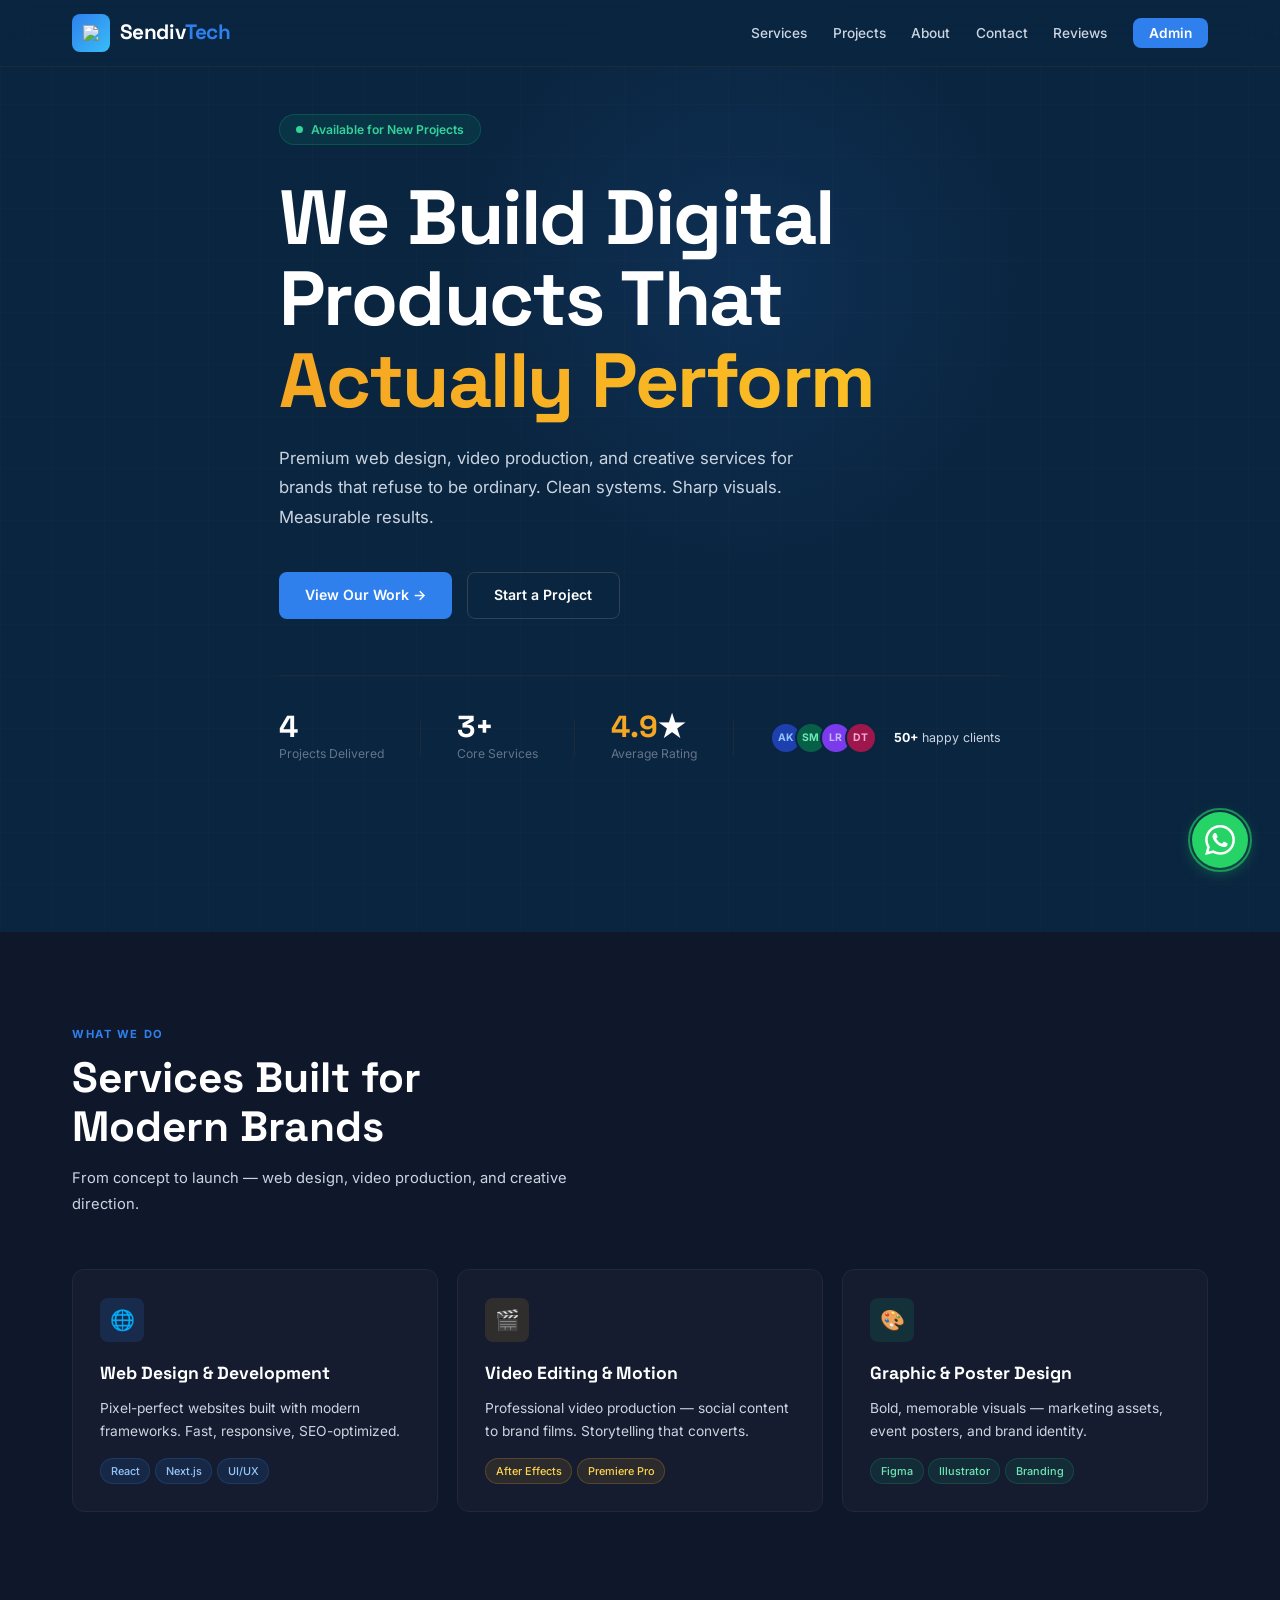
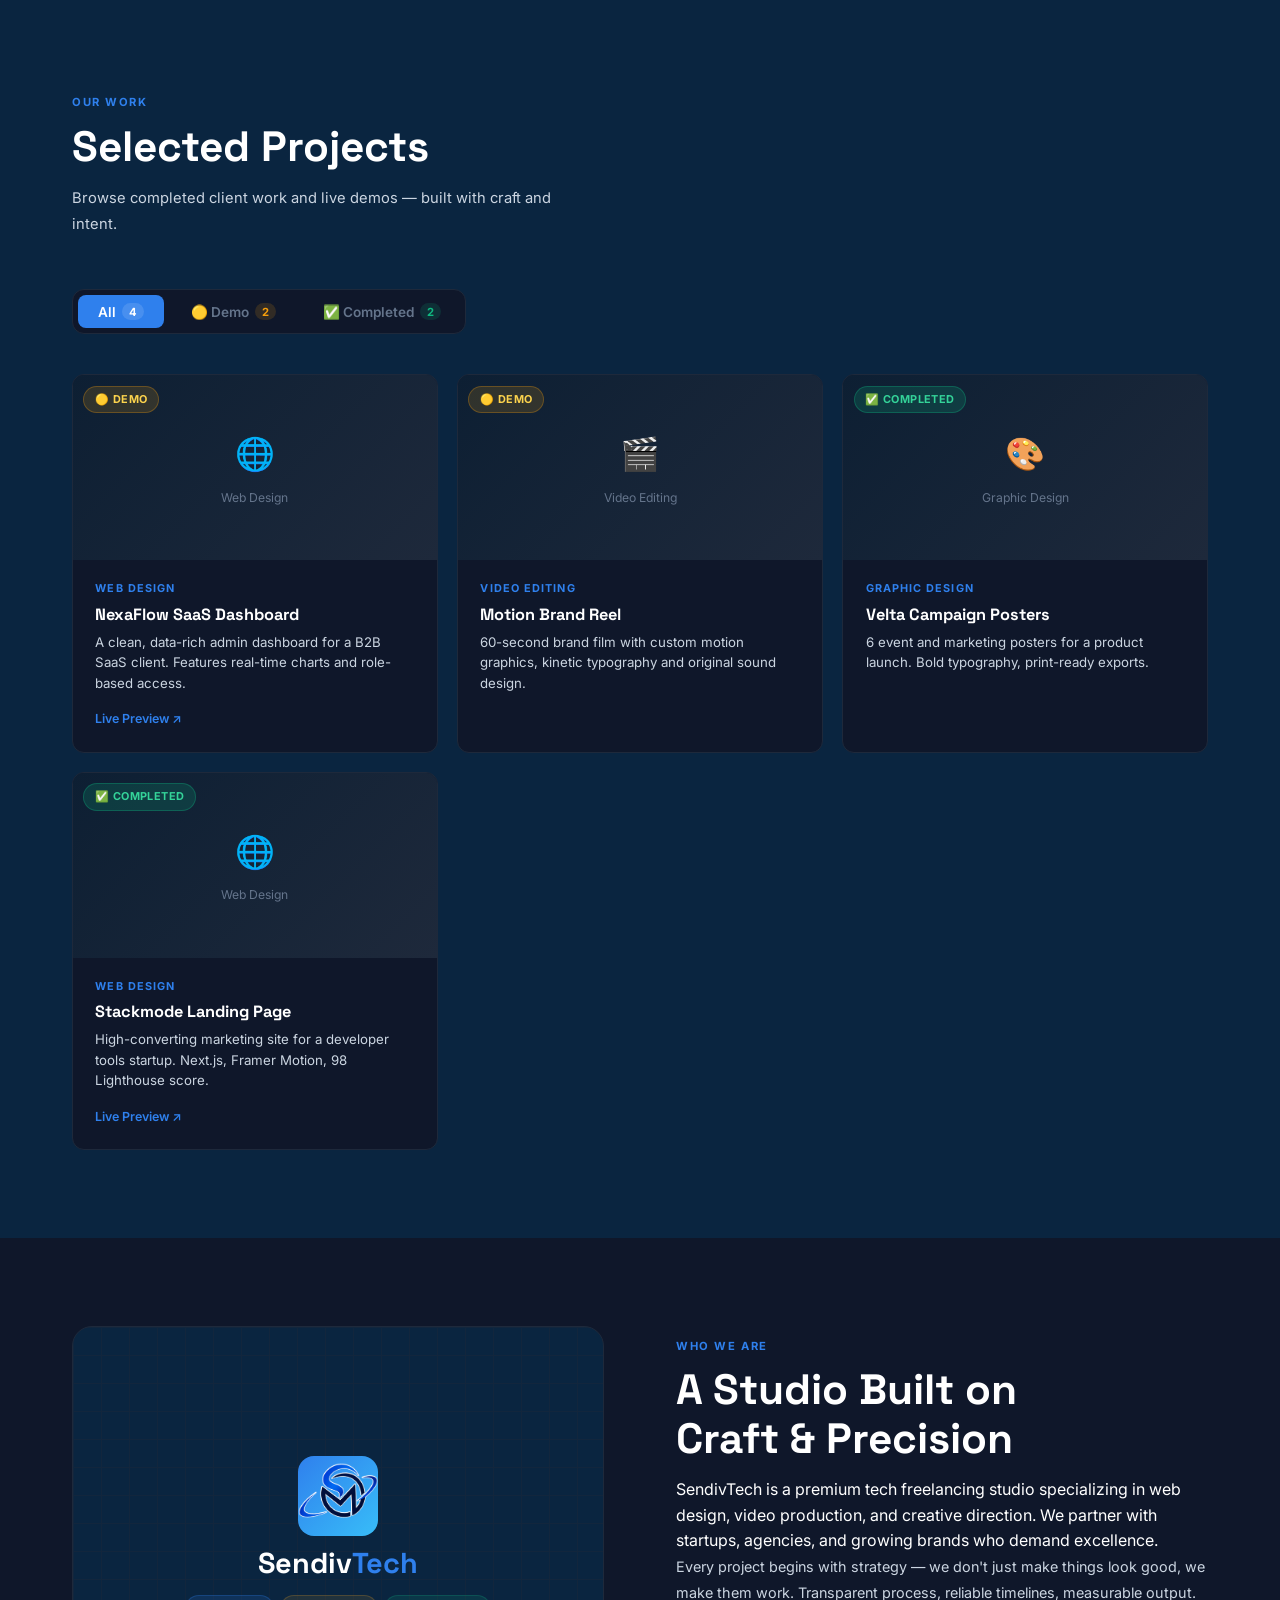
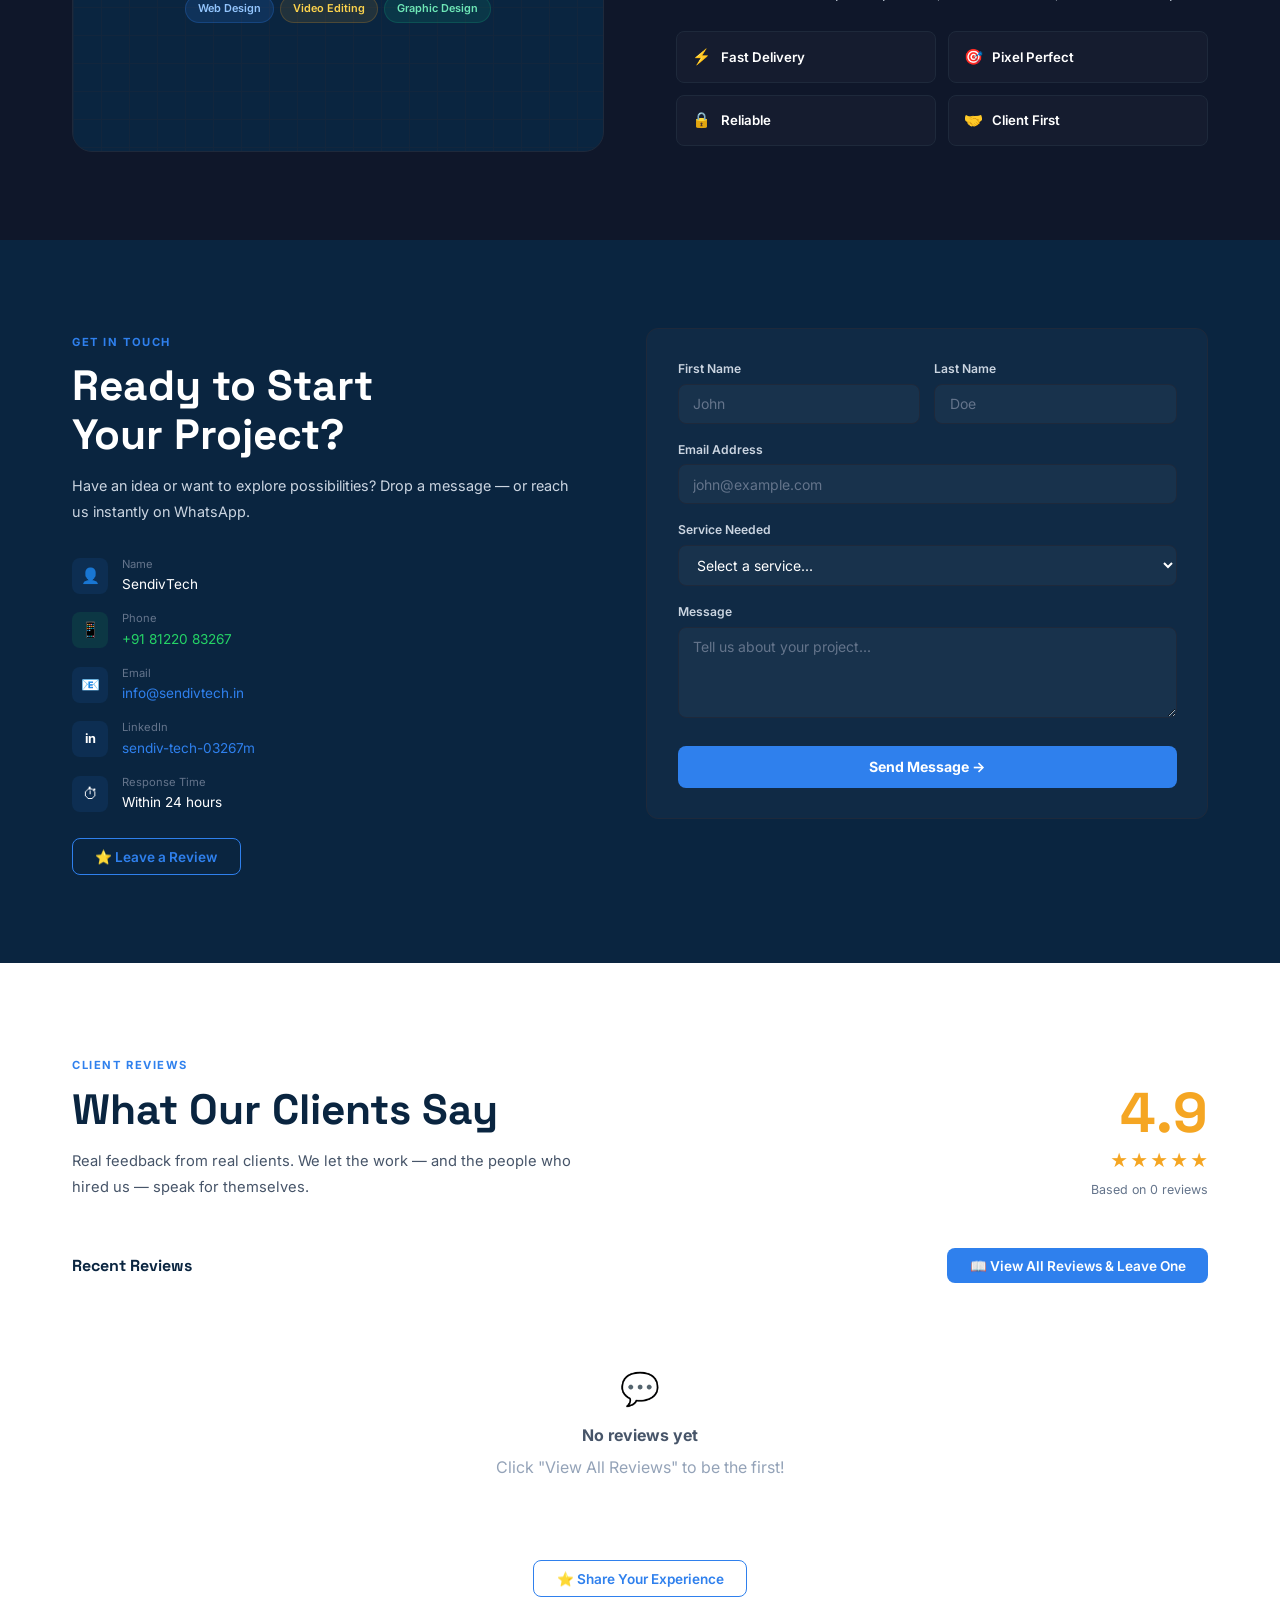
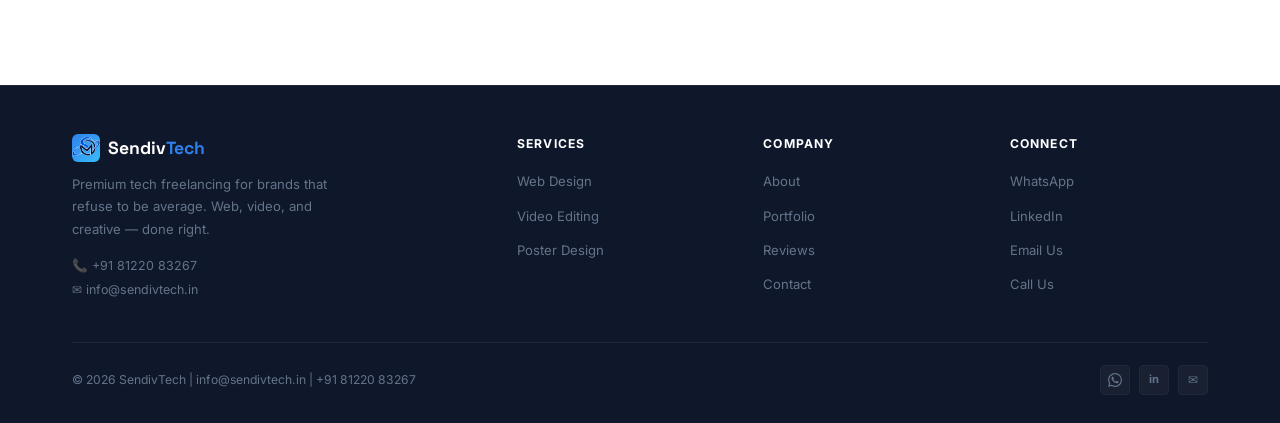
==== index.html @ e6a9898b "Update index.html" ====
<!DOCTYPE html>
<html lang="en">
<head>
<meta charset="UTF-8"/>
<meta name="viewport" content="width=device-width,initial-scale=1.0"/>
<title>SendivTech – Premium Tech Freelancing</title>
<link rel="icon" type="image/png" href="180.png">
<link href="https://fonts.googleapis.com/css2?family=Inter:wght@300;400;500;600;700;800&family=Space+Grotesk:wght@400;500;600;700;800&display=swap" rel="stylesheet"/>
<link rel="stylesheet" href="style.css" />
<style>

</style>
</head>
<body>

<!-- WHATSAPP FLOATING BUTTON -->
<div class="wa-float">
  <div class="wa-tooltip">Chat on WhatsApp</div>
  <a href="https://wa.me/918122083267" target="_blank" rel="noopener" class="wa-btn" title="WhatsApp: +91 81220 83267">
    <div class="wa-pulse"></div>
    <svg viewBox="0 0 24 24" xmlns="http://www.w3.org/2000/svg">
      <path d="M17.472 14.382c-.297-.149-1.758-.867-2.03-.967-.273-.099-.471-.148-.67.15-.197.297-.767.966-.94 1.164-.173.199-.347.223-.644.075-.297-.15-1.255-.463-2.39-1.475-.883-.788-1.48-1.761-1.653-2.059-.173-.297-.018-.458.13-.606.134-.133.298-.347.446-.52.149-.174.198-.298.298-.497.099-.198.05-.371-.025-.52-.075-.149-.669-1.612-.916-2.207-.242-.579-.487-.5-.669-.51-.173-.008-.371-.01-.57-.01-.198 0-.52.074-.792.372-.272.297-1.04 1.016-1.04 2.479 0 1.462 1.065 2.875 1.213 3.074.149.198 2.096 3.2 5.077 4.487.709.306 1.262.489 1.694.625.712.227 1.36.195 1.871.118.571-.085 1.758-.719 2.006-1.413.248-.694.248-1.289.173-1.413-.074-.124-.272-.198-.57-.347m-5.421 7.403h-.004a9.87 9.87 0 01-5.031-1.378l-.361-.214-3.741.982.998-3.648-.235-.374a9.86 9.86 0 01-1.51-5.26c.001-5.45 4.436-9.884 9.888-9.884 2.64 0 5.122 1.03 6.988 2.898a9.825 9.825 0 012.893 6.994c-.003 5.45-4.437 9.884-9.885 9.884m8.413-18.297A11.815 11.815 0 0012.05 0C5.495 0 .16 5.335.157 11.892c0 2.096.547 4.142 1.588 5.945L.057 24l6.305-1.654a11.882 11.882 0 005.683 1.448h.005c6.554 0 11.89-5.335 11.893-11.893a11.821 11.821 0 00-3.48-8.413z"/>
    </svg>
  </a>
</div>

<!-- NAV -->
<nav id="nav">
  <div class="nav-inner">
    <a href="#hero" class="nav-logo">
      <div class="nav-logo-fb" id="navLogoWrap"><img src="image/video/logo.png"></div>
      <div class="nav-logo-text"><span class="s">Sendiv</span><span class="t">Tech</span></div>
    </a>
    <ul class="nav-links">
      <li><a href="#services">Services</a></li>
      <li><a href="#projects">Projects</a></li>
      <li><a href="#about">About</a></li>
      <li><a href="#contact">Contact</a></li>
      <li><a href="#reviews">Reviews</a></li>
      <li><a href="#" onclick="openAdm()" class="nav-cta">Admin</a></li>
    </ul>
    <button class="hamburger" onclick="toggleMob()">☰</button>
  </div>
</nav>
<div class="mob-menu" id="mobMenu">
  <ul>
    <li><a href="#services" onclick="closeMob()">Services</a></li>
    <li><a href="#projects" onclick="closeMob()">Projects</a></li>
    <li><a href="#about" onclick="closeMob()">About</a></li>
    <li><a href="#contact" onclick="closeMob()">Contact</a></li>
    <li><a href="#reviews" onclick="closeMob()">Reviews</a></li>
    <li><a href="#" onclick="openAdm();closeMob()">Admin</a></li>
  </ul>
</div>

<!-- HERO -->
<section id="hero">
  <div class="hero-video-wrap">
    <video id="heroBg" autoplay muted loop playsinline preload="auto">
      <source id="heroVideoSrc" src="logovi.mp4" type="video/mp4"/>
    </video>
  </div>
  <div class="hero-overlay"></div>
  <div class="hero-grid-bg"></div>
  <div class="hero-glow"></div>
  <div class="hero-c">
    <div class="fade-up">
      <div class="hero-badge"><span class="pulse"></span>Available for New Projects</div>
    </div>
    <h1 class="hero-h1 fade-up d1">We Build Digital<br>Products That<br><span class="hl-gold">Actually Perform</span></h1>
    <p class="hero-p fade-up d2">Premium web design, video production, and creative services for brands that refuse to be ordinary. Clean systems. Sharp visuals. Measurable results.</p>
    <div class="hero-btns fade-up d3">
      <a href="#projects" class="btn-p">View Our Work →</a>
      <a href="#contact" class="btn-o">Start a Project</a>
    </div>
    <div class="hero-proof fade-up d4">
      <div><div class="proof-num" id="hp-proj">0</div><div class="proof-label">Projects Delivered</div></div>
      <div class="proof-div"></div>
      <div><div class="proof-num">3+</div><div class="proof-label">Core Services</div></div>
      <div class="proof-div"></div>
      <div><div class="proof-num"><span class="g" id="hp-rat">4.9</span>★</div><div class="proof-label">Average Rating</div></div>
      <div class="proof-div"></div>
      <div style="display:flex;align-items:center;gap:.5rem">
        <div class="av-stack">
          <div class="av" style="background:#1E40AF;color:#93C5FD">AK</div>
          <div class="av" style="background:#065F46;color:#6EE7B7">SM</div>
          <div class="av" style="background:#7C3AED;color:#C4B5FD">LR</div>
          <div class="av" style="background:#9D174D;color:#F9A8D4">DT</div>
        </div>
        <span class="av-label"><strong>50+</strong> happy clients</span>
      </div>
    </div>
  </div>
</section>

<!-- SERVICES -->
<section id="services">
  <div class="container">
    <div class="sec-head fade-up">
      <span class="eyebrow">What We Do</span>
      <h2 class="sec-title">Services Built for<br>Modern Brands</h2>
      <p class="sec-sub">From concept to launch — web design, video production, and creative direction.</p>
    </div>
    <div class="srv-grid">
      <div class="srv-card fade-up d1"><div class="srv-ic ic-w">🌐</div><h3 class="srv-title">Web Design & Development</h3><p class="srv-desc">Pixel-perfect websites built with modern frameworks. Fast, responsive, SEO-optimized.</p><div class="srv-tags"><span class="stag tb">React</span><span class="stag tb">Next.js</span><span class="stag tb">UI/UX</span></div></div>
      <div class="srv-card fade-up d2"><div class="srv-ic ic-v">🎬</div><h3 class="srv-title">Video Editing & Motion</h3><p class="srv-desc">Professional video production — social content to brand films. Storytelling that converts.</p><div class="srv-tags"><span class="stag tg">After Effects</span><span class="stag tg">Premiere Pro</span></div></div>
      <div class="srv-card fade-up d3"><div class="srv-ic ic-d">🎨</div><h3 class="srv-title">Graphic & Poster Design</h3><p class="srv-desc">Bold, memorable visuals — marketing assets, event posters, and brand identity.</p><div class="srv-tags"><span class="stag tgr">Figma</span><span class="stag tgr">Illustrator</span><span class="stag tgr">Branding</span></div></div>
    </div>
  </div>
</section>

<!-- PROJECTS -->
<section id="projects">
  <div class="container">
    <div class="sec-head fade-up"><span class="eyebrow">Our Work</span><h2 class="sec-title">Selected Projects</h2><p class="sec-sub">Browse completed client work and live demos — built with craft and intent.</p></div>
    <div class="proj-tabs fade-up">
      <button class="ptab tab-all active" onclick="filterProj('all',this)">All <span class="pcnt" id="cnt-all">0</span></button>
      <button class="ptab tab-demo" onclick="filterProj('demo',this)">🟡 Demo <span class="pcnt" id="cnt-demo">0</span></button>
      <button class="ptab tab-done" onclick="filterProj('done',this)">✅ Completed <span class="pcnt" id="cnt-done">0</span></button>
    </div>
    <div class="proj-grid" id="projGrid"></div>
  </div>
</section>


<!-- ABOUT -->
<section id="about">
  <div class="container">
    <div class="about-grid">
      <div class="about-visual fade-up">
        <div class="about-card">
          <div class="about-mesh"></div>
          <div class="about-logo-fb" id="aboutLogoWrap"><img src="logo.png"></div>
          <div class="about-wordmark"><span class="w1">Sendiv</span><span class="w2">Tech</span></div>
          <div class="about-chips"><span class="achip cb">Web Design</span><span class="achip ca">Video Editing</span><span class="achip cg">Graphic Design</span></div>
        </div>
      </div>
      <div class="fade-up d2">
        <span class="eyebrow">Who We Are</span>
        <h2 class="sec-title">A Studio Built on<br>Craft & Precision</h2>
        <p class="about-text">SendivTech is a premium tech freelancing studio specializing in web design, video production, and creative direction. We partner with startups, agencies, and growing brands who demand excellence.</p>
        <p class="about-text" style="color:var(--ts);font-size:.9rem;line-height:1.8">Every project begins with strategy — we don't just make things look good, we make them work. Transparent process, reliable timelines, measurable output.</p>
        <div class="about-vals">
          <div class="val"><span class="val-ico">⚡</span><span class="val-text">Fast Delivery</span></div>
          <div class="val"><span class="val-ico">🎯</span><span class="val-text">Pixel Perfect</span></div>
          <div class="val"><span class="val-ico">🔒</span><span class="val-text">Reliable</span></div>
          <div class="val"><span class="val-ico">🤝</span><span class="val-text">Client First</span></div>
        </div>
      </div>
    </div>
  </div>
</section>

<!-- CONTACT -->
<section id="contact">
  <div class="container">
    <div class="contact-grid">
      <div class="cinfo fade-up">
        <span class="eyebrow">Get In Touch</span>
        <h2 class="sec-title">Ready to Start<br>Your Project?</h2>
        <p>Have an idea or want to explore possibilities? Drop a message — or reach us instantly on WhatsApp.</p>
        <div class="cinfo-items">
          <div class="cinfo-row"><div class="cinfo-ic">👤</div><div><div class="cinfo-lbl">Name</div><div class="cinfo-val">SendivTech</div></div></div>
          <div class="cinfo-row">
            <div class="cinfo-ic wa-ic">📱</div>
            <div><div class="cinfo-lbl">Phone</div>
              <div class="cinfo-val"><a href="tel:+918122083267" target="_blank" class="wa-link">+91 81220 83267</a></div>
            </div>
          </div>
          <div class="cinfo-row"><div class="cinfo-ic">📧</div><div><div class="cinfo-lbl">Email</div><div class="cinfo-val"><a href="mailto:info@sendivtech.in">info@sendivtech.in</a></div></div></div>
          <div class="cinfo-row"><div class="cinfo-ic" style="font-size:.8rem;font-weight:700">in</div><div><div class="cinfo-lbl">LinkedIn</div><div class="cinfo-val"><a href="https://www.linkedin.com/in/sendiv-tech-03267m" target="_blank">sendiv-tech-03267m</a></div></div></div>
          <div class="cinfo-row"><div class="cinfo-ic">⏱</div><div><div class="cinfo-lbl">Response Time</div><div class="cinfo-val">Within 24 hours</div></div></div>
        </div>
        <div style="margin-top:1.5rem;display:flex;gap:.75rem;flex-wrap:wrap">
          <button class="btn-leave-review" onclick="openReviewPage()">⭐ Leave a Review</button>
        </div>
      </div>
      <div class="cform fade-up d2">
        <div class="fg-row">
          <div class="fg"><label>First Name</label><input id="c-fn" type="text" placeholder="John"/></div>
          <div class="fg"><label>Last Name</label><input id="c-ln" type="text" placeholder="Doe"/></div>
        </div>
        <div class="fg"><label>Email Address</label><input id="c-em" type="email" placeholder="john@example.com"/></div>
        <div class="fg"><label>Service Needed</label>
          <select id="c-sv"><option value="">Select a service...</option><option>Web Design & Development</option><option>Video Editing & Motion</option><option>Graphic & Poster Design</option><option>Multiple Services</option><option>Consultation</option></select>
        </div>
        <div class="fg"><label>Message</label><textarea id="c-msg" rows="4" placeholder="Tell us about your project..."></textarea></div>
        <button class="cform-btn" onclick="sendContact()">Send Message →</button>
        <div class="cform-ok" id="c-ok">✓ Sent! We'll get back to you within 24 hours.</div>
      </div>
    </div>
  </div>
</section>

<!-- ═══════════════════════════════════════════
     REVIEWS SECTION — WHITE BACKGROUND
     Customers CAN see approved reviews here
     + "View All Reviews" opens full review page
═══════════════════════════════════════════ -->
<section id="reviews" style="background:#FFFFFF">
  <div class="container">
    <div class="reviews-head-row fade-up">
      <div>
        <span class="reviews-eyebrow">Client Reviews</span>
        <h2 class="reviews-title">What Our Clients Say</h2>
        <p class="reviews-sub">Real feedback from real clients. We let the work — and the people who hired us — speak for themselves.</p>
      </div>
      <div class="rating-block fade-up d1">
        <div class="rating-big-num" id="sec-avg-rating">4.9</div>
        <div class="rating-stars"><span>★</span><span>★</span><span>★</span><span>★</span><span>★</span></div>
        <div class="rating-count" id="sec-rev-count">Based on client reviews</div>
      </div>
    </div>

    <!-- ACTION ROW: customers can see reviews AND leave one -->
    <div class="reviews-cta-row fade-up">
      <h3 id="rev-section-label">Recent Reviews</h3>
      <div style="display:flex;gap:.75rem;flex-wrap:wrap">
        <button class="btn-view-reviews" onclick="openReviewPage()">📖 View All Reviews & Leave One</button>
      </div>
    </div>

    <!-- PREVIEW: up to 3 approved reviews shown directly on homepage -->
    <div class="preview-strip" id="revPreviewStrip">
      <div class="rev-grid-white" id="revPreviewGrid">
        <div class="rev-no-public"><div style="font-size:2rem;margin-bottom:.5rem">💬</div><h3>No reviews yet</h3><p>Be the first to share your experience!</p></div>
      </div>
      <div class="preview-fade"></div>
    </div>

    <!-- Subtle CTA below -->
    <div style="text-align:center;margin-top:2rem" class="fade-up">
      <button class="btn-leave-review" onclick="openReviewPage()">⭐ Share Your Experience</button>
    </div>
  </div>
</section>



<!-- FOOTER -->
<footer>
  <div class="container">
    <div class="ft-grid">
      <div>
        <div class="ft-logo-area">
          <div class="ft-logo-fb" id="ftLogoWrap"><img src="logo.png"></div>
          <div class="ft-logo-text"><span class="s">Sendiv</span><span class="t">Tech</span></div>
        </div>
        <p class="ft-brand" style="color:var(--tm);font-size:.82rem;line-height:1.7;max-width:260px">Premium tech freelancing for brands that refuse to be average. Web, video, and creative — done right.</p>
        <div style="margin-top:.9rem;font-size:.78rem;color:var(--tm);line-height:1.9">
          📞 +91 81220 83267<br>✉ info@sendivtech.in
        </div>
      </div>
      <div class="ft-col"><h5>Services</h5><ul><li><a href="#services">Web Design</a></li><li><a href="#services">Video Editing</a></li><li><a href="#services">Poster Design</a></li></ul></div>
      <div class="ft-col"><h5>Company</h5><ul><li><a href="#about">About</a></li><li><a href="#projects">Portfolio</a></li><li><a href="#reviews">Reviews</a></li><li><a href="#contact">Contact</a></li></ul></div>
      <div class="ft-col"><h5>Connect</h5><ul>
        <li><a href="https://wa.me/918122083267" target="_blank">WhatsApp</a></li>
        <li><a href="https://www.linkedin.com/in/sendiv-tech-03267m" target="_blank">LinkedIn</a></li>
        <li><a href="mailto:info@sendivtech.in">Email Us</a></li>
        <li><a href="tel:+918122083267">Call Us</a></li>
      </ul></div>
    </div>
    <div class="ft-bottom">
      <p class="ft-copy">© 2026
         SendivTech | info@sendivtech.in | +91 81220 83267</p>
      <div class="ft-socials">
        <a class="ft-soc wa-soc" href="https://wa.me/918122083267" target="_blank" title="WhatsApp">
          <svg width="14" height="14" viewBox="0 0 24 24" fill="currentColor"><path d="M17.472 14.382c-.297-.149-1.758-.867-2.03-.967-.273-.099-.471-.148-.67.15-.197.297-.767.966-.94 1.164-.173.199-.347.223-.644.075-.297-.15-1.255-.463-2.39-1.475-.883-.788-1.48-1.761-1.653-2.059-.173-.297-.018-.458.13-.606.134-.133.298-.347.446-.52.149-.174.198-.298.298-.497.099-.198.05-.371-.025-.52-.075-.149-.669-1.612-.916-2.207-.242-.579-.487-.5-.669-.51-.173-.008-.371-.01-.57-.01-.198 0-.52.074-.792.372-.272.297-1.04 1.016-1.04 2.479 0 1.462 1.065 2.875 1.213 3.074.149.198 2.096 3.2 5.077 4.487.709.306 1.262.489 1.694.625.712.227 1.36.195 1.871.118.571-.085 1.758-.719 2.006-1.413.248-.694.248-1.289.173-1.413-.074-.124-.272-.198-.57-.347m-5.421 7.403h-.004a9.87 9.87 0 01-5.031-1.378l-.361-.214-3.741.982.998-3.648-.235-.374a9.86 9.86 0 01-1.51-5.26c.001-5.45 4.436-9.884 9.888-9.884 2.64 0 5.122 1.03 6.988 2.898a9.825 9.825 0 012.893 6.994c-.003 5.45-4.437 9.884-9.885 9.884m8.413-18.297A11.815 11.815 0 0012.05 0C5.495 0 .16 5.335.157 11.892c0 2.096.547 4.142 1.588 5.945L.057 24l6.305-1.654a11.882 11.882 0 005.683 1.448h.005c6.554 0 11.89-5.335 11.893-11.893a11.821 11.821 0 00-3.48-8.413z"/></svg>
        </a>
        <a class="ft-soc" href="https://www.linkedin.com/in/sendiv-tech-03267m" target="_blank" title="LinkedIn" style="font-size:.7rem;font-weight:700">in</a>
        <a class="ft-soc" href="mailto:info@sendivtech.in" title="Email">✉</a>
      </div>
    </div>
  </div>
</footer>

<!-- ═══════════════════════════════════════════
     REVIEWS FULL PAGE (CUSTOMER-FACING)
═══════════════════════════════════════════ -->
<div id="review-page">
  <div class="rp-nav">
    <div class="rp-logo">
      <div class="rp-logo-fb" id="rpLogoWrap"><img src="logo.png"></div>
      <div class="rp-logo-text">Sendiv<span>Tech</span></div>
    </div>
    <button class="btn-back" onclick="closeReviewPage()">← Back to Website</button>
  </div>
  <div class="rp-body">
    <div class="rp-header-block fade-up">
      <span class="reviews-eyebrow">Honest Feedback</span>
      <h1>Client Reviews</h1>
      <p>Read experiences from our clients and share yours.</p>
      <div class="rp-rating-row">
        <div class="rp-big-rating" id="rp-avg">4.9</div>
        <div style="margin-left:.5rem">
          <div class="rp-stars-big"><span>★</span><span>★</span><span>★</span><span>★</span><span>★</span></div>
          <div class="rp-cnt-txt" id="rp-cnt">Based on client reviews</div>
        </div>
      </div>
    </div>

    <!-- ALL APPROVED REVIEWS (customer can see these) -->
    <div style="margin-bottom:2.5rem">
      <div class="rp-section-title">📋 All Published Reviews</div>
      <div class="rp-all-grid" id="rpAllReviews">
        <div class="rp-empty"><div style="font-size:2rem;margin-bottom:.5rem">💬</div><h3>No reviews yet</h3><p>Be the first to share your experience below!</p></div>
      </div>
    </div>

    <!-- SUBMIT FORM -->
    <div class="rp-form-card fade-up">
      <div class="rp-form-title">✍️ Share Your Experience</div>
      <div class="rp-form-grid">
        <div class="rfg"><label>Your Name *</label><input id="rv-name" type="text" placeholder="e.g. Alex Kumar"/></div>
        <div class="rfg"><label>Your Role / Company</label><input id="rv-role" type="text" placeholder="e.g. CEO, TechCorp"/></div>
      </div>
      <div class="rp-form-grid">
        <div class="rfg">
          <label>Service Used *</label>
          <select id="rv-svc">
            <option value="">Select service...</option>
            <option>Web Design & Development</option>
            <option>Video Editing & Motion</option>
            <option>Graphic & Poster Design</option>
            <option>Multiple Services</option>
            <option>Branding</option>
            <option>Consultation</option>
          </select>
        </div>
        <div class="rfg">
          <label>Your Rating *</label>
          <div class="star-picker" id="starPicker">
            <span class="sp-star" onclick="setRating(1)">★</span>
            <span class="sp-star" onclick="setRating(2)">★</span>
            <span class="sp-star" onclick="setRating(3)">★</span>
            <span class="sp-star" onclick="setRating(4)">★</span>
            <span class="sp-star" onclick="setRating(5)">★</span>
          </div>
        </div>
      </div>
      <div class="rfg" style="margin-bottom:1rem">
        <label>Your Review *</label>
        <textarea id="rv-text" rows="4" placeholder="Share your experience working with SendivTech..."></textarea>
      </div>
      <button class="rev-submit-btn" onclick="submitReview()">Submit Review →</button>
      <div class="rp-ok" id="rv-ok">✓ Thank you! Your review is pending approval and will appear here soon.</div>
    </div>

    <!-- WhatsApp CTA at bottom of review page -->
    <div style="text-align:center;padding:2rem 0 1rem">
      <p style="color:#475569;font-size:.875rem;margin-bottom:1rem">Have questions before hiring? Chat with us directly.</p>
      <a href="https://wa.me/918122083267" target="_blank" class="btn-wa-outline" style="display:inline-flex">
        <svg viewBox="0 0 24 24" style="width:17px;height:17px;fill:#25D366"><path d="M17.472 14.382c-.297-.149-1.758-.867-2.03-.967-.273-.099-.471-.148-.67.15-.197.297-.767.966-.94 1.164-.173.199-.347.223-.644.075-.297-.15-1.255-.463-2.39-1.475-.883-.788-1.48-1.761-1.653-2.059-.173-.297-.018-.458.13-.606.134-.133.298-.347.446-.52.149-.174.198-.298.298-.497.099-.198.05-.371-.025-.52-.075-.149-.669-1.612-.916-2.207-.242-.579-.487-.5-.669-.51-.173-.008-.371-.01-.57-.01-.198 0-.52.074-.792.372-.272.297-1.04 1.016-1.04 2.479 0 1.462 1.065 2.875 1.213 3.074.149.198 2.096 3.2 5.077 4.487.709.306 1.262.489 1.694.625.712.227 1.36.195 1.871.118.571-.085 1.758-.719 2.006-1.413.248-.694.248-1.289.173-1.413-.074-.124-.272-.198-.57-.347m-5.421 7.403h-.004a9.87 9.87 0 01-5.031-1.378l-.361-.214-3.741.982.998-3.648-.235-.374a9.86 9.86 0 01-1.51-5.26c.001-5.45 4.436-9.884 9.888-9.884 2.64 0 5.122 1.03 6.988 2.898a9.825 9.825 0 012.893 6.994c-.003 5.45-4.437 9.884-9.885 9.884m8.413-18.297A11.815 11.815 0 0012.05 0C5.495 0 .16 5.335.157 11.892c0 2.096.547 4.142 1.588 5.945L.057 24l6.305-1.654a11.882 11.882 0 005.683 1.448h.005c6.554 0 11.89-5.335 11.893-11.893a11.821 11.821 0 00-3.48-8.413z"/></svg>
        +91 81220 83267 — Chat Now
      </a>
    </div>
  </div>
</div>

<!-- ADMIN OVERLAY -->
<div id="adm">
  <div class="adm-login" id="adm-login">
    <div class="adm-lcard">
      <div class="adm-logo"><div class="adm-logo-fb" id="admLogoWrap"><img src="logo.png"></div><div class="adm-logo-text">Sendiv<span>Tech</span></div></div>
      <div class="adm-err" id="adm-err">Incorrect credentials. Please try again.</div>
      <div class="fg"><label style="color:var(--ts)">Username</label><input id="adm-u" type="text" placeholder="admin only" autocomplete="username"/></div>
      <div class="fg"><label style="color:var(--ts)">Password</label><input id="adm-p" type="password" placeholder="••••••••" autocomplete="current-password" onkeydown="if(event.key==='Enter')doLogin()"/></div>
      <button class="btn-p" style="width:100%;justify-content:center;margin-top:.25rem" onclick="doLogin()">Sign In →</button>
      <button class="btn-sm btn-sec" style="width:100%;justify-content:center;margin-top:.55rem;padding:.62rem" onclick="closeAdm()">← Back to Site</button>
      <p class="adm-hint">Sorry, only admin can access the dashboard.</p>
    </div>
  </div>
  <div id="adm-dash" style="display:none">
    <div class="adm-nav">
      <div class="adm-nav-l"><div class="adm-nav-logo-fb" id="admNavLogo"><img src="logo.png"></div> SendivTech Admin</div>
      <div class="adm-nav-r">
        <button class="btn-sm btn-sec" onclick="closeAdm()">← View Site</button>
        <button class="btn-sm btn-logout" onclick="doLogout()">Sign Out</button>
      </div>
    </div>
    <div class="adm-body">
      <div class="adm-stats">
        <div class="adm-stat"><div class="adm-stat-n" id="as-all">0</div><div class="adm-stat-l">Total Projects</div></div>
        <div class="adm-stat"><div class="adm-stat-n" id="as-demo" style="color:var(--amber)">0</div><div class="adm-stat-l">Demo</div></div>
        <div class="adm-stat"><div class="adm-stat-n" id="as-done" style="color:var(--green)">0</div><div class="adm-stat-l">Completed</div></div>
        <div class="adm-stat"><div class="adm-stat-n" id="as-rev-pend" style="color:var(--amber)">0</div><div class="adm-stat-l">Pending Reviews</div></div>
        <div class="adm-stat"><div class="adm-stat-n" id="as-rev-app" style="color:var(--green)">0</div><div class="adm-stat-l">Published</div></div>
      </div>
      <div class="adm-tabs-bar">
        <button class="adm-tab active" onclick="switchAdmTab('projects',this)">Projects</button>
        <button class="adm-tab" onclick="switchAdmTab('reviews',this)">Reviews</button>
        <button class="adm-tab" onclick="switchAdmTab('media',this)">Video</button>
        <button class="adm-tab" onclick="switchAdmTab('logo',this)">Logo</button>
      </div>
      <div id="tab-projects">
        <div class="adm-sec-h">Projects <button class="btn-sm btn-add-p" onclick="openAddModal()">+ Add Project</button></div>
        <table class="ptable"><thead><tr><th>Thumb</th><th>Title</th><th>Category</th><th>Type</th><th>Link</th><th>Actions</th></tr></thead><tbody id="adm-tbody"></tbody></table>
        <div class="adm-empty" id="adm-proj-empty">No projects yet.</div>
      </div>
      <div id="tab-reviews" style="display:none">
        <div class="adm-sec-h">Customer Reviews <span style="font-size:.8rem;font-weight:400;color:var(--tm)">(Approve to make visible to customers)</span></div>
        <table class="ptable"><thead><tr><th>Name</th><th>Stars</th><th>Service</th><th>Review</th><th>Status</th><th>Actions</th></tr></thead><tbody id="adm-rev-tbody"></tbody></table>
        <div class="adm-empty" id="adm-rev-empty">No reviews submitted yet.</div>
      </div>
      <div id="tab-media" style="display:none">
        <div class="adm-sec-h">Hero Background Video</div>
        <div class="video-upload-area" onclick="document.getElementById('heroVidFile').click()">
          <div style="font-size:2rem">🎬</div>
          <p>Click to upload hero video (MP4 — max 50MB). Plays muted & looped.</p>
          <input type="file" id="heroVidFile" accept="video/mp4,video/webm" style="display:none" onchange="uploadHeroVideo(this)"/>
        </div>
        <div id="videoStatus" style="font-size:.82rem;color:var(--green);display:none">✓ Video loaded</div>
      </div>
      <div id="tab-logo" style="display:none">
        <div class="adm-sec-h">Brand Logo</div>
        <div class="video-upload-area" onclick="document.getElementById('logoFile').click()">
          <div style="font-size:2rem">🖼</div>
          <p>Upload logo.png — appears in navbar, footer, about section & admin panel</p>
          <input type="file" id="logoFile" accept="image/*" style="display:none" onchange="uploadLogo(this)"/>
        </div>
        <div id="logoPreviewArea" style="display:none;margin-top:1rem;text-align:center">
          <img id="logoPreviewImg" src="" style="max-height:80px;max-width:200px;border-radius:10px;border:1px solid var(--border);padding:.5rem;background:var(--navy)"/>
        </div>
      </div>
    </div>
  </div>
</div>

<!-- PROJECT MODAL -->
<div class="mbg" id="pModal">
  <div class="mc">
    <div class="mc-h"><h3 class="mc-title" id="pModal-title">Add Project</h3><button class="mc-x" onclick="closeModal()">✕</button></div>
    <div class="mc-b">
      <input type="hidden" id="m-id"/>
      <div class="fg"><label>Project Title *</label><input id="m-title" type="text" placeholder="e.g. SaaS Landing Page"/></div>
      <div class="fg"><label>Category *</label><select id="m-cat"><option value="">Select...</option><option>Web Design</option><option>Video Editing</option><option>Graphic Design</option><option>Branding</option><option>UI/UX</option><option>Other</option></select></div>
      <div class="fg"><label>Project Type *</label><div class="type-pills"><button type="button" class="tpill" id="pill-demo" onclick="setType('demo')">🟡 Demo</button><button type="button" class="tpill" id="pill-done" onclick="setType('done')">✅ Completed</button></div></div>
      <div class="fg"><label>Description *</label><textarea id="m-desc" rows="3" placeholder="Brief project overview..."></textarea></div>
      <div class="fg"><label>Thumbnail Image</label><div class="img-drop" id="img-drop" onclick="document.getElementById('img-file').click()"><div id="img-ph"><div style="font-size:1.4rem">🖼</div><div>Click to upload</div></div></div><input type="file" id="img-file" accept="image/*" style="display:none" onchange="previewImg(this)"/></div>
      <div class="fg"><label>Live URL (optional)</label><input id="m-link" type="url" placeholder="https://example.com"/></div>
    </div>
    <div class="mc-foot"><button class="btn-sm btn-sec" onclick="closeModal()">Cancel</button><button class="btn-sm btn-add-p" onclick="saveProject()">Save</button></div>
  </div>
</div>

<div class="toast" id="toast"></div>

<script src="app.js"></script>
</body>
</html>
---- style.css ----
*,*::before,*::after{box-sizing:border-box;margin:0;padding:0}
:root{
  --navy:#0A2540;--slate:#0F172A;--blue:#2F80ED;--blue-h:#1C6ED5;
  --gold:#F5A623;--green:#10B981;--amber:#F59E0B;--sky:#38BDF8;
  --wa:#25D366;--wa-h:#1DAE57;
  --border:#1E293B;--div:#334155;
  --w:#FFFFFF;--tp:#FFFFFF;--ts:#CBD5E1;--tm:#64748B;
  --font-d:'Space Grotesk',sans-serif;--font-b:'Inter',sans-serif;
  --r4:4px;--r8:8px;--r12:12px;--r16:16px;--r20:20px;
}
html{scroll-behavior:smooth}
body{background:var(--navy);color:var(--tp);font-family:var(--font-b);line-height:1.6;overflow-x:hidden}
a{color:inherit;text-decoration:none}img{max-width:100%;display:block}
button{cursor:pointer;border:none;font-family:var(--font-b)}
input,textarea,select{font-family:var(--font-b)}

/* WHATSAPP FLOAT BUTTON */
.wa-float{position:fixed;bottom:2rem;right:2rem;z-index:999;display:flex;flex-direction:column;align-items:flex-end;gap:.55rem}
.wa-btn{width:56px;height:56px;background:var(--wa);border-radius:50%;display:flex;align-items:center;justify-content:center;box-shadow:0 4px 16px rgba(37,211,102,.35);transition:all .2s;cursor:pointer;border:none;position:relative}
.wa-btn:hover{background:var(--wa-h);transform:scale(1.08)}
.wa-btn svg{width:30px;height:30px;fill:#fff}
.wa-tooltip{background:#fff;color:#0A2540;font-family:var(--font-b);font-size:.78rem;font-weight:600;padding:.38rem .85rem;border-radius:100px;box-shadow:0 2px 12px rgba(0,0,0,.15);white-space:nowrap;opacity:0;transform:translateX(10px);transition:all .2s;pointer-events:none}
.wa-float:hover .wa-tooltip{opacity:1;transform:translateX(0)}
.wa-pulse{position:absolute;inset:-4px;border-radius:50%;border:2px solid var(--wa);animation:wapulse 2s infinite;opacity:.6}
@keyframes wapulse{0%{transform:scale(1);opacity:.6}100%{transform:scale(1.5);opacity:0}}

/* NAV */
#nav{position:fixed;top:0;left:0;right:0;z-index:900;background:rgba(10,37,64,.95);backdrop-filter:blur(16px);border-bottom:1px solid var(--border);transition:background .3s}
.nav-inner{max-width:1200px;margin:0 auto;padding:0 2rem;height:66px;display:flex;align-items:center;justify-content:space-between}
.nav-logo{display:flex;align-items:center;gap:.6rem;text-decoration:none}
.nav-logo-fb{width:38px;height:38px;border-radius:8px;background:linear-gradient(135deg,var(--blue),var(--sky));display:flex;align-items:center;justify-content:center;font-family:var(--font-d);font-weight:900;font-size:.95rem;color:#fff;flex-shrink:0;overflow:hidden}
.nav-logo-text{font-family:var(--font-d);font-size:1.3rem;font-weight:800;letter-spacing:-.4px}
.nav-logo-text .s{color:var(--w)}.nav-logo-text .t{color:var(--blue)}
.nav-links{display:flex;align-items:center;gap:1.6rem;list-style:none}
.nav-links a{font-size:.855rem;color:var(--ts);font-weight:500;transition:color .18s;position:relative}
.nav-links a::after{content:'';position:absolute;bottom:-3px;left:0;width:0;height:2px;background:var(--blue);transition:width .2s}
.nav-links a:hover{color:var(--w)}.nav-links a:hover::after{width:100%}
.nav-cta{background:var(--blue)!important;color:var(--w)!important;padding:.42rem 1rem!important;border-radius:var(--r8)!important;font-weight:600!important}
.nav-cta::after{display:none!important}.nav-cta:hover{background:var(--blue-h)!important}
.hamburger{display:none;background:none;color:var(--w);font-size:1.5rem;padding:.2rem}
.mob-menu{position:fixed;top:66px;left:0;right:0;background:rgba(10,37,64,.99);backdrop-filter:blur(16px);border-bottom:1px solid var(--border);z-index:899;transform:translateY(-110%);opacity:0;transition:all .28s;pointer-events:none}
.mob-menu.open{transform:translateY(0);opacity:1;pointer-events:all}
.mob-menu ul{list-style:none;padding:1.5rem 2rem;display:flex;flex-direction:column;gap:1.25rem}
.mob-menu a{color:var(--ts);font-size:1rem;font-weight:500}

/* UTILS */
.container{max-width:1200px;margin:0 auto;padding:0 2rem}
section{padding:5.5rem 0}
.eyebrow{display:inline-block;font-size:.7rem;font-weight:700;letter-spacing:.14em;text-transform:uppercase;color:var(--blue);margin-bottom:.6rem}
.sec-title{font-family:var(--font-d);font-size:clamp(1.85rem,3.5vw,2.65rem);font-weight:700;line-height:1.15;margin-bottom:.9rem}
.sec-sub{color:var(--ts);font-size:.92rem;line-height:1.78;max-width:510px}
.sec-head{margin-bottom:3.25rem}
.btn-p{display:inline-flex;align-items:center;gap:.4rem;background:var(--blue);color:var(--w);padding:.72rem 1.65rem;border-radius:var(--r8);font-weight:600;font-size:.88rem;transition:all .2s;border:none;cursor:pointer}
.btn-p:hover{background:var(--blue-h);transform:translateY(-1px)}
.btn-o{display:inline-flex;align-items:center;gap:.4rem;background:transparent;color:var(--w);padding:.72rem 1.65rem;border-radius:var(--r8);font-weight:600;font-size:.88rem;border:1px solid var(--div);transition:all .2s;cursor:pointer}
.btn-o:hover{border-color:var(--blue);color:var(--blue)}
.btn-wa-outline{display:inline-flex;align-items:center;gap:.5rem;background:rgba(37,211,102,.1);color:#25D366;padding:.72rem 1.65rem;border-radius:var(--r8);font-weight:600;font-size:.88rem;border:1px solid rgba(37,211,102,.3);transition:all .2s;cursor:pointer;text-decoration:none}
.btn-wa-outline:hover{background:rgba(37,211,102,.18)}
.btn-wa-outline svg{width:17px;height:17px;fill:#25D366}
.fade-up{opacity:0;transform:translateY(20px);transition:opacity .6s ease,transform .6s ease}
.fade-up.vis{opacity:1;transform:none}
.d1{transition-delay:.08s}.d2{transition-delay:.16s}.d3{transition-delay:.24s}.d4{transition-delay:.32s}

/* HERO */
#hero{min-height:100vh;display:flex;align-items:center;padding-top:66px;position:relative;overflow:hidden}
.hero-video-wrap{position:absolute;inset:0;z-index:0}
#heroBg{width:100%;height:100%;object-fit:cover;opacity:.22}
.hero-overlay{position:absolute;inset:0;background:none}
.hero-grid-bg{position:absolute;inset:0;background-image:linear-gradient(rgba(30,41,59,.3) 1px,transparent 1px),linear-gradient(90deg,rgba(30,41,59,.3) 1px,transparent 1px);background-size:52px 52px;z-index:1}
.hero-glow{position:absolute;top:30%;left:58%;width:600px;height:600px;background:radial-gradient(circle,rgba(47,128,237,.12) 0%,transparent 68%);transform:translate(-50%,-50%);pointer-events:none;z-index:1}
.hero-c{max-width:1200px;margin:0 auto;padding:3rem 2rem 5rem;position:relative;z-index:2}
.hero-badge{display:inline-flex;align-items:center;gap:.5rem;padding:.3rem 1rem;background:rgba(16,185,129,.1);border:1px solid rgba(16,185,129,.22);border-radius:100px;font-size:.76rem;color:#34D399;font-weight:600;margin-bottom:2rem}
.pulse{width:7px;height:7px;background:#34D399;border-radius:50%;animation:blink 2s infinite}
@keyframes blink{0%,100%{opacity:1}50%{opacity:.3}}
.hero-h1{font-family:var(--font-d);font-size:clamp(2.8rem,6vw,5rem);font-weight:800;line-height:1.06;letter-spacing:-1.5px;margin-bottom:1.4rem;max-width:760px}
.hero-h1 .hl-blue{color:var(--blue)}
.hero-h1 .hl-gold{background:linear-gradient(90deg,var(--gold),#FBBF24);-webkit-background-clip:text;-webkit-text-fill-color:transparent;background-clip:text}
.hero-p{font-size:1.05rem;color:var(--ts);max-width:520px;line-height:1.78;margin-bottom:2.4rem}
.hero-btns{display:flex;gap:.9rem;flex-wrap:wrap;margin-bottom:3.5rem}
.hero-proof{display:flex;align-items:center;gap:2.25rem;padding-top:2.25rem;border-top:1px solid var(--border);flex-wrap:wrap}
.proof-num{font-family:var(--font-d);font-size:1.9rem;font-weight:800;line-height:1}
.proof-num .g{color:var(--gold)}
.proof-label{font-size:.76rem;color:var(--tm);margin-top:.1rem}
.proof-div{width:1px;height:38px;background:var(--border)}
.av-stack{display:flex}
.av{width:32px;height:32px;border-radius:50%;border:2px solid var(--navy);margin-left:-7px;display:flex;align-items:center;justify-content:center;font-size:.65rem;font-weight:700;overflow:hidden;flex-shrink:0}
.av:first-child{margin-left:0}
.av-label{font-size:.78rem;color:var(--ts);margin-left:.6rem}
.av-label strong{color:var(--w)}

/* SERVICES */
#services{background:var(--slate)}
.srv-grid{display:grid;grid-template-columns:repeat(auto-fit,minmax(280px,1fr));gap:1.2rem}
.srv-card{background:rgba(255,255,255,.025);border:1px solid var(--border);border-radius:var(--r12);padding:1.7rem;position:relative;overflow:hidden;transition:all .28s}
.srv-card:hover{background:rgba(47,128,237,.06);border-color:rgba(47,128,237,.35);transform:translateY(-3px)}
.srv-card::after{content:'';position:absolute;bottom:0;left:0;right:0;height:2px;background:linear-gradient(90deg,transparent,var(--blue),transparent);opacity:0;transition:opacity .3s}
.srv-card:hover::after{opacity:1}
.srv-ic{width:44px;height:44px;border-radius:var(--r8);display:flex;align-items:center;justify-content:center;font-size:1.25rem;margin-bottom:1.1rem}
.ic-w{background:rgba(47,128,237,.15)}.ic-v{background:rgba(245,166,35,.12)}.ic-d{background:rgba(16,185,129,.12)}
.srv-title{font-family:var(--font-d);font-size:1.1rem;font-weight:700;margin-bottom:.6rem}
.srv-desc{color:var(--ts);font-size:.86rem;line-height:1.65}
.srv-tags{display:flex;flex-wrap:wrap;gap:.3rem;margin-top:1rem}
.stag{font-size:.68rem;padding:.2rem .6rem;border-radius:100px;font-weight:500}
.tb{background:rgba(47,128,237,.12);border:1px solid rgba(47,128,237,.2);color:#93C5FD}
.tg{background:rgba(245,166,35,.1);border:1px solid rgba(245,166,35,.22);color:#FCD34D}
.tgr{background:rgba(16,185,129,.1);border:1px solid rgba(16,185,129,.2);color:#6EE7B7}

/* PROJECTS */
#projects{background:var(--navy)}
.proj-tabs{display:flex;gap:.45rem;background:var(--slate);border:1px solid var(--border);border-radius:var(--r12);padding:.3rem;width:fit-content;margin-bottom:2.5rem;flex-wrap:wrap}
.ptab{padding:.5rem 1.25rem;border-radius:var(--r8);font-size:.85rem;font-weight:600;color:var(--tm);transition:all .2s;background:none;border:none;cursor:pointer;display:flex;align-items:center;gap:.4rem}
.ptab.active{background:var(--blue);color:var(--w)}
.pcnt{font-size:.7rem;padding:.1rem .42rem;border-radius:100px;font-weight:700}
.tab-all .pcnt{background:rgba(255,255,255,.12);color:var(--w)}
.tab-demo .pcnt{background:rgba(245,158,11,.15);color:var(--amber)}
.tab-done .pcnt{background:rgba(16,185,129,.15);color:var(--green)}
.proj-grid{display:grid;grid-template-columns:repeat(auto-fill,minmax(300px,1fr));gap:1.2rem}
.proj-card{background:var(--slate);border:1px solid var(--border);border-radius:var(--r12);overflow:hidden;transition:all .28s}
.proj-card:hover{border-color:rgba(47,128,237,.35);transform:translateY(-3px);box-shadow:0 16px 36px rgba(0,0,0,.3)}
.proj-thumb{height:185px;position:relative;overflow:hidden;background:var(--border)}
.proj-thumb img{width:100%;height:100%;object-fit:cover;transition:transform .4s}
.proj-card:hover .proj-thumb img{transform:scale(1.04)}
.proj-ph{width:100%;height:100%;display:flex;flex-direction:column;align-items:center;justify-content:center;gap:.5rem;background:linear-gradient(135deg,#0D1F33,#1E293B)}
.proj-ph-ico{font-size:2rem}.proj-ph-lbl{font-size:.76rem;color:var(--tm)}
.proj-badge{position:absolute;top:.65rem;left:.65rem;padding:.25rem .65rem;border-radius:100px;font-size:.68rem;font-weight:700;letter-spacing:.04em;text-transform:uppercase;display:flex;align-items:center;gap:.25rem}
.bdone{background:rgba(16,185,129,.18);border:1px solid rgba(16,185,129,.3);color:#34D399}
.bdemo{background:rgba(245,158,11,.15);border:1px solid rgba(245,158,11,.28);color:#FCD34D}
.proj-body{padding:1.25rem 1.4rem 1.4rem}
.proj-cat{font-size:.68rem;font-weight:700;letter-spacing:.1em;text-transform:uppercase;color:var(--blue);margin-bottom:.38rem}
.proj-title{font-family:var(--font-d);font-size:1.02rem;font-weight:700;margin-bottom:.42rem;line-height:1.3}
.proj-desc{color:var(--ts);font-size:.83rem;line-height:1.55;margin-bottom:1rem}
.proj-foot{display:flex;align-items:center;justify-content:space-between}
.proj-link{font-size:.78rem;color:var(--blue);font-weight:600;display:flex;align-items:center;gap:.28rem;transition:color .18s}
.proj-link:hover{color:var(--sky)}
.proj-empty{grid-column:1/-1;text-align:center;padding:3.5rem 2rem;color:var(--tm)}
.proj-empty h3{color:var(--ts);font-size:.95rem;margin-bottom:.4rem}

/* ══════════════════════════════════════
   REVIEWS SECTION — WHITE BACKGROUND
══════════════════════════════════════ */
#reviews{background:#FFFFFF;padding:5.5rem 0}
.reviews-eyebrow{display:inline-block;font-size:.7rem;font-weight:700;letter-spacing:.14em;text-transform:uppercase;color:var(--blue);margin-bottom:.6rem}
.reviews-title{font-family:var(--font-d);font-size:clamp(1.85rem,3.5vw,2.65rem);font-weight:700;line-height:1.15;margin-bottom:.9rem;color:#0A2540}
.reviews-sub{color:#475569;font-size:.92rem;line-height:1.78;max-width:510px}
.reviews-head-row{display:flex;align-items:flex-end;justify-content:space-between;gap:2rem;margin-bottom:3rem;flex-wrap:wrap}
.rating-block{display:flex;flex-direction:column;align-items:flex-end;gap:.35rem}
.rating-big-num{font-family:var(--font-d);font-size:3.5rem;font-weight:800;color:var(--gold);line-height:1}
.rating-stars{display:flex;gap:2px}
.rating-stars span{font-size:1.1rem;color:var(--gold)}
.rating-count{font-size:.78rem;color:#64748B}
/* CTA row above cards */
.reviews-cta-row{display:flex;align-items:center;justify-content:space-between;margin-bottom:2rem;flex-wrap:wrap;gap:1rem}
.reviews-cta-row h3{font-family:var(--font-d);font-size:1rem;font-weight:700;color:#0A2540}
.btn-view-reviews{display:inline-flex;align-items:center;gap:.4rem;background:var(--blue);color:#fff;padding:.6rem 1.4rem;border-radius:var(--r8);font-size:.85rem;font-weight:600;border:none;cursor:pointer;transition:all .2s}
.btn-view-reviews:hover{background:var(--blue-h)}
.btn-leave-review{display:inline-flex;align-items:center;gap:.4rem;background:transparent;color:var(--blue);padding:.6rem 1.4rem;border-radius:var(--r8);font-size:.85rem;font-weight:600;border:1.5px solid var(--blue);cursor:pointer;transition:all .2s}
.btn-leave-review:hover{background:rgba(47,128,237,.07)}
/* WHITE review cards */
.rev-grid-white{display:grid;grid-template-columns:repeat(auto-fill,minmax(285px,1fr));gap:1.15rem}
.rev-card-white{background:#FFFFFF;border:1px solid #E2E8F0;border-radius:var(--r12);padding:1.4rem 1.6rem;box-shadow:0 2px 12px rgba(0,0,0,.06);position:relative;transition:all .25s;overflow:hidden}
.rev-card-white::before{content:'';position:absolute;top:0;left:0;width:3px;height:100%;background:var(--blue);border-radius:3px 0 0 3px}
.rev-card-white:hover{box-shadow:0 6px 24px rgba(0,0,0,.1);transform:translateY(-2px)}
.rev-quote-mark{font-size:2rem;color:var(--blue);line-height:1;margin-bottom:.5rem;font-family:Georgia,serif;opacity:.5}
.rev-text-white{color:#334155;font-size:.875rem;line-height:1.68;font-style:italic;margin-bottom:1.1rem}
.rev-foot-white{display:flex;align-items:center;justify-content:space-between}
.rev-author-white{display:flex;align-items:center;gap:.65rem}
.rev-av-white{width:36px;height:36px;border-radius:50%;display:flex;align-items:center;justify-content:center;font-size:.72rem;font-weight:700;flex-shrink:0}
.rev-name-white{font-weight:700;font-size:.85rem;color:#0F172A}
.rev-role-white{font-size:.73rem;color:#64748B}
.rev-stars-white{display:flex;gap:1px}
.rev-stars-white span{color:var(--gold);font-size:.9rem}
.rev-svc-badge{font-size:.67rem;padding:.18rem .52rem;background:#EFF6FF;border:1px solid #BFDBFE;border-radius:100px;color:#1D4ED8;font-weight:600}
.rev-no-public{text-align:center;padding:3rem 2rem;color:#94A3B8;grid-column:1/-1}
.rev-no-public h3{font-size:1rem;color:#475569;margin-bottom:.4rem}
/* Preview strip — shows 3 cards max with blur on last */
.preview-strip{position:relative}
.preview-fade{position:absolute;bottom:0;left:0;right:0;height:110px;background:linear-gradient(transparent,#fff);pointer-events:none;display:none}
.preview-strip.has-more .preview-fade{display:block}

/* ══════════════════════════════════════
   REVIEW FULL PAGE (overlay)
══════════════════════════════════════ */
#review-page{display:none;position:fixed;inset:0;background:#F8FAFC;z-index:1800;overflow-y:auto}
.rp-nav{background:#fff;border-bottom:1px solid #E2E8F0;padding:1rem 2rem;display:flex;align-items:center;justify-content:space-between;position:sticky;top:0;z-index:10;box-shadow:0 1px 8px rgba(0,0,0,.07)}
.rp-logo{display:flex;align-items:center;gap:.55rem}
.rp-logo-fb{width:34px;height:34px;border-radius:7px;background:linear-gradient(135deg,var(--blue),var(--sky));display:flex;align-items:center;justify-content:center;font-family:var(--font-d);font-weight:900;font-size:.85rem;color:#fff;overflow:hidden}
.rp-logo-text{font-family:var(--font-d);font-size:1.15rem;font-weight:800;color:#0A2540}
.rp-logo-text span{color:var(--blue)}
.rp-body{max-width:900px;margin:0 auto;padding:3rem 2rem 5rem}
.rp-header-block{text-align:center;margin-bottom:2.5rem}
.rp-header-block h1{font-family:var(--font-d);font-size:2.1rem;font-weight:800;margin-bottom:.5rem;color:#0A2540}
.rp-header-block p{color:#475569;font-size:.95rem}
.rp-rating-row{display:flex;align-items:center;justify-content:center;gap:.5rem;margin:1.2rem 0 .4rem}
.rp-big-rating{font-family:var(--font-d);font-size:3.2rem;font-weight:800;color:var(--gold);line-height:1}
.rp-stars-big{display:flex;gap:3px}
.rp-stars-big span{font-size:1.3rem;color:var(--gold)}
.rp-cnt-txt{color:#64748B;font-size:.82rem}
/* Submit form */
.rp-form-card{background:#fff;border:1px solid #E2E8F0;border-radius:var(--r16);padding:2rem;margin-bottom:2.5rem;box-shadow:0 2px 16px rgba(0,0,0,.06)}
.rp-form-title{font-family:var(--font-d);font-weight:700;font-size:1.1rem;margin-bottom:1.4rem;color:#0A2540;display:flex;align-items:center;gap:.5rem}
.rp-form-grid{display:grid;grid-template-columns:1fr 1fr;gap:1rem;margin-bottom:1rem}
.rfg{display:flex;flex-direction:column;gap:.32rem}
.rfg label{font-size:.76rem;font-weight:600;color:#475569}
.rfg input,.rfg textarea,.rfg select{background:#F8FAFC;border:1px solid #E2E8F0;border-radius:var(--r8);padding:.65rem .9rem;color:#0A2540;font-size:.875rem;transition:border-color .18s;resize:vertical}
.rfg input::placeholder,.rfg textarea::placeholder{color:#94A3B8}
.rfg input:focus,.rfg textarea:focus,.rfg select:focus{outline:none;border-color:var(--blue);background:#fff}
.rfg select option{background:#fff;color:#0A2540}
.star-picker{display:flex;gap:.4rem}
.sp-star{font-size:1.6rem;cursor:pointer;color:#CBD5E1;transition:color .15s;line-height:1}
.sp-star.lit{color:var(--gold)}
.rev-submit-btn{background:var(--blue);color:#fff;padding:.75rem 2rem;border-radius:var(--r8);font-weight:700;font-size:.9rem;transition:all .2s;border:none;cursor:pointer;margin-top:.75rem}
.rev-submit-btn:hover{background:var(--blue-h)}
.rp-ok{display:none;margin-top:.85rem;padding:.75rem;background:#F0FDF4;border:1px solid #BBF7D0;border-radius:var(--r8);font-size:.855rem;color:#15803D;text-align:center}
.rp-ok.show{display:block}
/* All reviews in full page */
.rp-all-grid{display:grid;grid-template-columns:repeat(auto-fill,minmax(260px,1fr));gap:1.1rem}
.rp-section-title{font-family:var(--font-d);font-size:1.05rem;font-weight:700;color:#0A2540;margin-bottom:1.1rem;display:flex;align-items:center;gap:.5rem}
.rp-empty{text-align:center;padding:2.5rem;color:#94A3B8;grid-column:1/-1}
.rp-empty h3{color:#475569;font-size:.95rem;margin-bottom:.4rem}
/* Back button */
.btn-back{display:inline-flex;align-items:center;gap:.5rem;background:#F1F5F9;color:#0A2540;border:1px solid #E2E8F0;padding:.45rem 1.1rem;border-radius:var(--r8);font-size:.83rem;font-weight:600;cursor:pointer;transition:all .18s}
.btn-back:hover{background:#E2E8F0}

/* ABOUT */
#about{background:var(--slate)}
.about-grid{display:grid;grid-template-columns:1fr 1fr;gap:4.5rem;align-items:center}
.about-card{background:var(--navy);border:1px solid var(--border);border-radius:var(--r20);padding:2.5rem;aspect-ratio:4/3.2;display:flex;flex-direction:column;align-items:center;justify-content:center;position:relative;overflow:hidden}
.about-mesh{position:absolute;inset:0;background-image:linear-gradient(var(--border) 1px,transparent 1px),linear-gradient(90deg,var(--border) 1px,transparent 1px);background-size:28px 28px;opacity:.4}
.about-logo-fb{width:80px;height:80px;border-radius:16px;background:linear-gradient(135deg,var(--blue),var(--sky));display:flex;align-items:center;justify-content:center;font-family:var(--font-d);font-weight:900;font-size:1.6rem;color:#fff;position:relative;z-index:1;overflow:hidden}
.about-wordmark{font-family:var(--font-d);font-size:1.8rem;font-weight:800;position:relative;z-index:1;text-align:center;margin-top:.75rem;line-height:1.1}
.about-wordmark .w1{color:var(--w)}.about-wordmark .w2{color:var(--blue)}
.about-chips{display:flex;flex-wrap:wrap;gap:.4rem;justify-content:center;margin-top:1rem;position:relative;z-index:1}
.achip{font-size:.68rem;padding:.25rem .75rem;border-radius:100px;font-weight:600}
.cb{background:rgba(47,128,237,.15);border:1px solid rgba(47,128,237,.25);color:#93C5FD}
.cg{background:rgba(16,185,129,.12);border:1px solid rgba(16,185,129,.2);color:#6EE7B7}
.ca{background:rgba(245,166,35,.1);border:1px solid rgba(245,166,35,.2);color:#FCD34D}
.about-text p{color:var(--ts);font-size:.9rem;line-height:1.8;margin-bottom:.9rem}
.about-vals{display:grid;grid-template-columns:1fr 1fr;gap:.7rem;margin-top:1.6rem}
.val{display:flex;align-items:center;gap:.6rem;padding:.8rem .95rem;background:rgba(255,255,255,.025);border:1px solid var(--border);border-radius:var(--r8)}
.val-ico{font-size:.95rem}.val-text{font-size:.83rem;font-weight:600}

/* CONTACT */
#contact{background:var(--navy)}
.contact-grid{display:grid;grid-template-columns:1fr 1.1fr;gap:4rem;align-items:start}
.cinfo p{color:var(--ts);font-size:.9rem;line-height:1.75;margin-bottom:2rem}
.cinfo-items{display:flex;flex-direction:column;gap:.9rem}
.cinfo-row{display:flex;align-items:center;gap:.85rem}
.cinfo-ic{width:36px;height:36px;background:rgba(47,128,237,.1);border-radius:var(--r8);display:flex;align-items:center;justify-content:center;font-size:.95rem;flex-shrink:0}
.cinfo-ic.wa-ic{background:rgba(37,211,102,.1)}
.cinfo-lbl{font-size:.7rem;color:var(--tm);margin-bottom:.03rem}
.cinfo-val{font-size:.85rem;color:var(--w)}
.cinfo-val a{color:var(--blue);transition:color .18s}.cinfo-val a:hover{color:var(--sky)}
.cinfo-val a.wa-link{color:#25D366}.cinfo-val a.wa-link:hover{color:#1DAE57}
.cform{background:rgba(255,255,255,.025);border:1px solid var(--border);border-radius:var(--r12);padding:1.9rem}
.fg{margin-bottom:1rem}
.fg label{display:block;font-size:.76rem;font-weight:600;color:var(--ts);margin-bottom:.32rem}
.fg input,.fg textarea,.fg select{width:100%;background:rgba(255,255,255,.035);border:1px solid var(--border);border-radius:var(--r8);padding:.65rem .9rem;color:var(--w);font-size:.875rem;transition:border-color .18s;resize:vertical}
.fg input::placeholder,.fg textarea::placeholder{color:var(--tm)}
.fg input:focus,.fg textarea:focus,.fg select:focus{outline:none;border-color:var(--blue)}
.fg select option{background:var(--slate)}
.fg-row{display:grid;grid-template-columns:1fr 1fr;gap:.9rem}
.cform-btn{width:100%;background:var(--blue);color:var(--w);padding:.78rem;border-radius:var(--r8);font-weight:700;font-size:.88rem;transition:background .2s;margin-top:.3rem;cursor:pointer;border:none}
.cform-btn:hover{background:var(--blue-h)}
.cform-ok{display:none;text-align:center;margin-top:.8rem;padding:.7rem;background:rgba(16,185,129,.1);border:1px solid rgba(16,185,129,.25);border-radius:var(--r8);font-size:.855rem;color:#34D399}
.cform-ok.show{display:block}

/* FOOTER */
footer{background:var(--slate);border-top:1px solid var(--border);padding:3rem 0 1.75rem}
.ft-grid{display:grid;grid-template-columns:2fr 1fr 1fr 1fr;gap:3rem;margin-bottom:2.5rem}
.ft-brand p{color:var(--tm);font-size:.82rem;line-height:1.7;max-width:260px;margin-top:.65rem}
.ft-col h5{font-size:.76rem;font-weight:700;letter-spacing:.1em;text-transform:uppercase;color:var(--w);margin-bottom:.9rem}
.ft-col ul{list-style:none;display:flex;flex-direction:column;gap:.55rem}
.ft-col a{font-size:.82rem;color:var(--tm);transition:color .18s}.ft-col a:hover{color:var(--w)}
.ft-bottom{display:flex;align-items:center;justify-content:space-between;border-top:1px solid var(--border);padding-top:1.4rem;flex-wrap:wrap;gap:.8rem}
.ft-copy{font-size:.76rem;color:var(--tm)}
.ft-socials{display:flex;gap:.55rem}
.ft-soc{width:30px;height:30px;background:rgba(255,255,255,.04);border:1px solid var(--border);border-radius:var(--r4);display:flex;align-items:center;justify-content:center;font-size:.78rem;color:var(--tm);transition:all .18s}
.ft-soc:hover{background:rgba(47,128,237,.12);border-color:var(--blue);color:var(--blue)}
.ft-soc.wa-soc:hover{background:rgba(37,211,102,.12);border-color:#25D366;color:#25D366}
.ft-logo-area{display:flex;align-items:center;gap:.5rem;margin-bottom:.65rem}
.ft-logo-fb{width:28px;height:28px;border-radius:6px;background:linear-gradient(135deg,var(--blue),var(--sky));display:flex;align-items:center;justify-content:center;font-family:var(--font-d);font-weight:900;font-size:.7rem;color:#fff;overflow:hidden}
.ft-logo-text{font-family:var(--font-d);font-size:1.1rem;font-weight:800}
.ft-logo-text .s{color:var(--w)}.ft-logo-text .t{color:var(--blue)}

/* ADMIN */
#adm{position:fixed;inset:0;background:rgba(10,37,64,.99);z-index:1900;display:none;overflow-y:auto}
#adm.open{display:block}
.adm-login{min-height:100vh;display:flex;align-items:center;justify-content:center;padding:2rem}
.adm-lcard{background:var(--slate);border:1px solid var(--border);border-radius:var(--r20);padding:2.4rem;width:100%;max-width:390px}
.adm-logo{display:flex;align-items:center;justify-content:center;gap:.55rem;margin-bottom:2rem}
.adm-logo-fb{width:36px;height:36px;border-radius:8px;background:linear-gradient(135deg,var(--blue),var(--sky));display:flex;align-items:center;justify-content:center;font-family:var(--font-d);font-weight:900;font-size:.9rem;color:#fff;overflow:hidden}
.adm-logo-text{font-family:var(--font-d);font-weight:800;font-size:1.25rem;color:var(--w)}
.adm-logo-text span{color:var(--blue)}
.adm-err{display:none;background:rgba(239,68,68,.1);border:1px solid rgba(239,68,68,.25);border-radius:var(--r8);padding:.65rem .9rem;font-size:.82rem;color:#FCA5A5;margin-bottom:1rem}
.adm-err.show{display:block}
.adm-hint{text-align:center;font-size:.7rem;color:var(--tm);margin-top:1.4rem}
.adm-nav{background:var(--slate);border-bottom:1px solid var(--border);padding:.85rem 2rem;display:flex;align-items:center;justify-content:space-between;position:sticky;top:0;z-index:10}
.adm-nav-l{font-family:var(--font-d);font-weight:700;font-size:1rem;display:flex;align-items:center;gap:.5rem}
.adm-nav-logo-fb{width:28px;height:28px;border-radius:6px;background:linear-gradient(135deg,var(--blue),var(--sky));display:flex;align-items:center;justify-content:center;font-family:var(--font-d);font-weight:900;font-size:.7rem;color:#fff;overflow:hidden}
.adm-nav-r{display:flex;gap:.6rem;align-items:center}
.adm-body{max-width:1100px;margin:0 auto;padding:2rem}
.adm-stats{display:grid;grid-template-columns:repeat(5,1fr);gap:.85rem;margin-bottom:2.25rem}
.adm-stat{background:var(--slate);border:1px solid var(--border);border-radius:var(--r8);padding:1rem 1.15rem}
.adm-stat-n{font-family:var(--font-d);font-size:1.7rem;font-weight:800;line-height:1}
.adm-stat-l{font-size:.72rem;color:var(--tm);margin-top:.18rem}
.adm-tabs-bar{display:flex;gap:.4rem;background:var(--navy);border:1px solid var(--border);border-radius:var(--r8);padding:.25rem;margin-bottom:1.75rem;width:fit-content}
.adm-tab{padding:.4rem 1rem;border-radius:6px;font-size:.82rem;font-weight:600;color:var(--tm);cursor:pointer;background:none;border:none;transition:all .18s}
.adm-tab.active{background:var(--blue);color:var(--w)}
.adm-sec-h{font-family:var(--font-d);font-size:1.05rem;font-weight:700;margin-bottom:1.15rem;display:flex;align-items:center;gap:.85rem}
.ptable{width:100%;border-collapse:collapse;background:var(--slate);border-radius:var(--r12);overflow:hidden;border:1px solid var(--border)}
.ptable th{background:rgba(255,255,255,.03);padding:.85rem 1rem;font-size:.73rem;font-weight:700;color:var(--tm);text-align:left;border-bottom:1px solid var(--border)}
.ptable td{padding:.85rem 1rem;font-size:.83rem;border-bottom:1px solid rgba(30,41,59,.5);vertical-align:middle}
.ptable tr:last-child td{border-bottom:none}
.ptable tr:hover td{background:rgba(255,255,255,.02)}
.t-thumb{width:46px;height:30px;border-radius:4px;object-fit:cover;background:var(--border)}
.t-thumb-ph{width:46px;height:30px;border-radius:4px;background:var(--border);display:flex;align-items:center;justify-content:center;font-size:.6rem;color:var(--tm)}
.acts{display:flex;gap:.35rem;flex-wrap:wrap}
.btn-e{background:rgba(47,128,237,.1);color:#93C5FD;border:1px solid rgba(47,128,237,.18);padding:.25rem .6rem;border-radius:5px;font-size:.74rem;cursor:pointer;transition:all .18s}
.btn-e:hover{background:rgba(47,128,237,.2)}
.btn-d{background:rgba(239,68,68,.08);color:#FCA5A5;border:1px solid rgba(239,68,68,.18);padding:.25rem .6rem;border-radius:5px;font-size:.74rem;cursor:pointer;transition:all .18s}
.btn-d:hover{background:rgba(239,68,68,.16)}
.btn-approve{background:rgba(16,185,129,.1);color:#6EE7B7;border:1px solid rgba(16,185,129,.2);padding:.25rem .6rem;border-radius:5px;font-size:.74rem;cursor:pointer;transition:all .18s}
.btn-approve:hover{background:rgba(16,185,129,.2)}
.btn-sm{padding:.38rem .85rem;border-radius:var(--r8);font-size:.8rem;font-weight:600;transition:all .18s;cursor:pointer}
.btn-add-p{background:var(--blue);color:var(--w);border:none}.btn-add-p:hover{background:var(--blue-h)}
.btn-sec{background:rgba(255,255,255,.06);color:var(--ts);border:1px solid var(--border)}.btn-sec:hover{background:rgba(255,255,255,.1)}
.btn-logout{background:rgba(239,68,68,.08);color:#FCA5A5;border:1px solid rgba(239,68,68,.18)}.btn-logout:hover{background:rgba(239,68,68,.16)}
.adm-empty{text-align:center;padding:2rem;color:var(--tm);font-size:.85rem;display:none}
.video-upload-area{background:rgba(255,255,255,.02);border:2px dashed var(--border);border-radius:var(--r12);padding:2rem;text-align:center;cursor:pointer;transition:border-color .2s;margin-bottom:1.25rem}
.video-upload-area:hover{border-color:var(--blue)}
.video-upload-area p{font-size:.85rem;color:var(--tm);margin-top:.5rem}

/* MODAL */
.mbg{position:fixed;inset:0;background:rgba(0,0,0,.75);z-index:2900;display:none;align-items:center;justify-content:center;padding:1rem}
.mbg.open{display:flex}
.mc{background:var(--slate);border:1px solid var(--border);border-radius:var(--r16);width:100%;max-width:510px;max-height:92vh;overflow-y:auto}
.mc-h{padding:1.4rem 1.4rem .4rem;display:flex;align-items:center;justify-content:space-between}
.mc-title{font-family:var(--font-d);font-weight:700;font-size:1rem}
.mc-x{background:rgba(255,255,255,.06);border:none;color:var(--w);width:28px;height:28px;border-radius:50%;font-size:1.1rem;cursor:pointer;display:flex;align-items:center;justify-content:center}
.mc-b{padding:.75rem 1.4rem 1.4rem}
.mc-b .fg{margin-bottom:.9rem}
.img-drop{width:100%;height:120px;border:2px dashed var(--border);border-radius:var(--r8);display:flex;flex-direction:column;align-items:center;justify-content:center;gap:.35rem;color:var(--tm);font-size:.8rem;cursor:pointer;transition:border-color .2s;overflow:hidden;background:rgba(255,255,255,.02)}
.img-drop:hover{border-color:var(--blue)}
.mc-foot{display:flex;gap:.6rem;justify-content:flex-end;padding:.25rem 1.4rem 1.4rem}
.type-pills{display:flex;gap:.45rem}
.tpill{padding:.38rem .9rem;border-radius:100px;font-size:.78rem;font-weight:600;border:1px solid var(--border);color:var(--tm);background:none;cursor:pointer;transition:all .18s}
.tpill.ad{background:rgba(245,158,11,.15);border-color:rgba(245,158,11,.35);color:var(--amber)}
.tpill.ak{background:rgba(16,185,129,.15);border-color:rgba(16,185,129,.3);color:var(--green)}

/* TOAST */
.toast{position:fixed;bottom:5.5rem;right:1.5rem;background:var(--slate);border:1px solid var(--border);border-radius:var(--r12);padding:.75rem 1.1rem;font-size:.84rem;z-index:9999;transform:translateY(80px);opacity:0;transition:all .28s;display:flex;align-items:center;gap:.45rem;min-width:200px;box-shadow:0 8px 24px rgba(0,0,0,.3)}
.toast.up{transform:translateY(0);opacity:1}
.toast.ok{border-color:rgba(16,185,129,.3);color:#34D399}
.toast.err{border-color:rgba(239,68,68,.3);color:#FCA5A5}

/* RESPONSIVE */
@media(max-width:960px){
  .about-grid,.contact-grid{grid-template-columns:1fr}
  .ft-grid{grid-template-columns:1fr 1fr}
  .nav-links{display:none}.hamburger{display:flex}
  .adm-stats{grid-template-columns:repeat(3,1fr)}
  .rp-form-grid{grid-template-columns:1fr}
}
@media(max-width:600px){
  .hero-proof{gap:1.2rem}.proof-div{display:none}
  .ft-grid{grid-template-columns:1fr}
  .fg-row{grid-template-columns:1fr}
  .adm-stats{grid-template-columns:1fr 1fr}
  .proj-tabs{width:100%}
  .reviews-head-row{flex-direction:column;align-items:flex-start}
  .rating-block{align-items:flex-start}
}
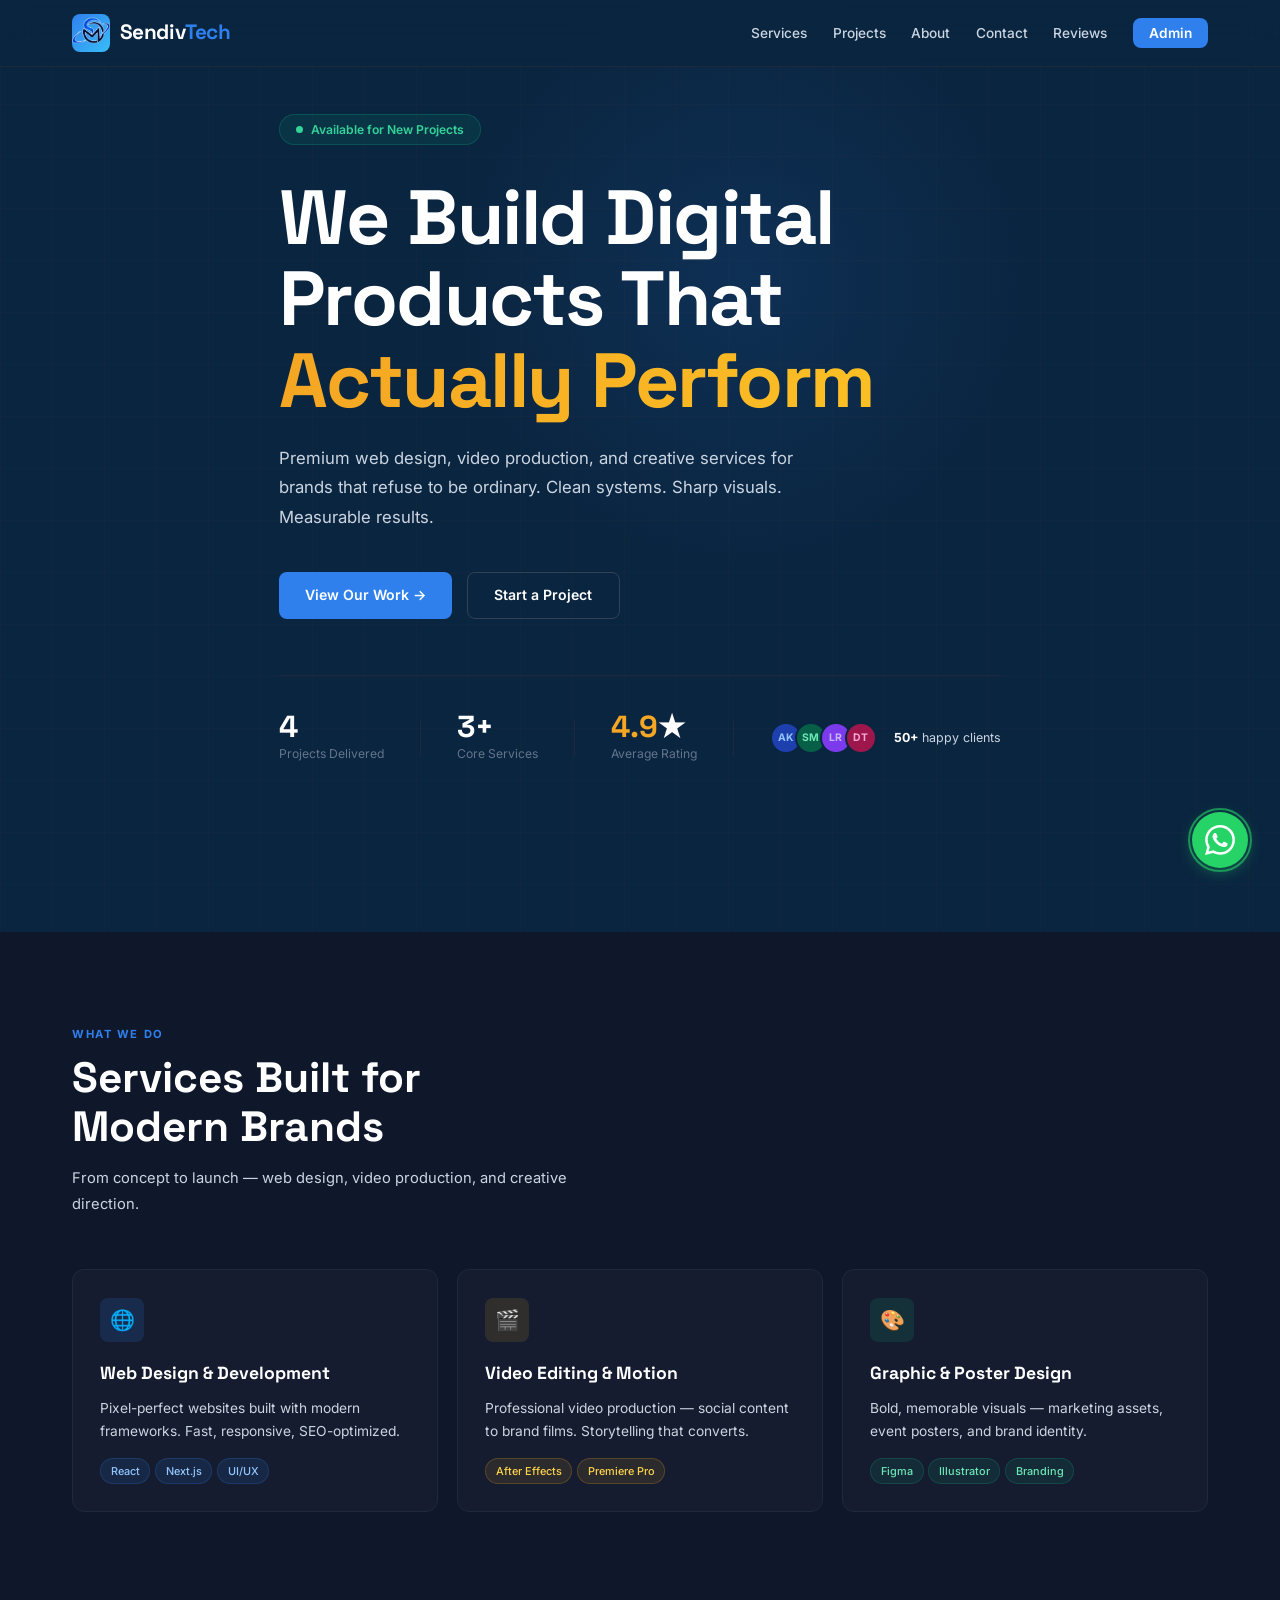
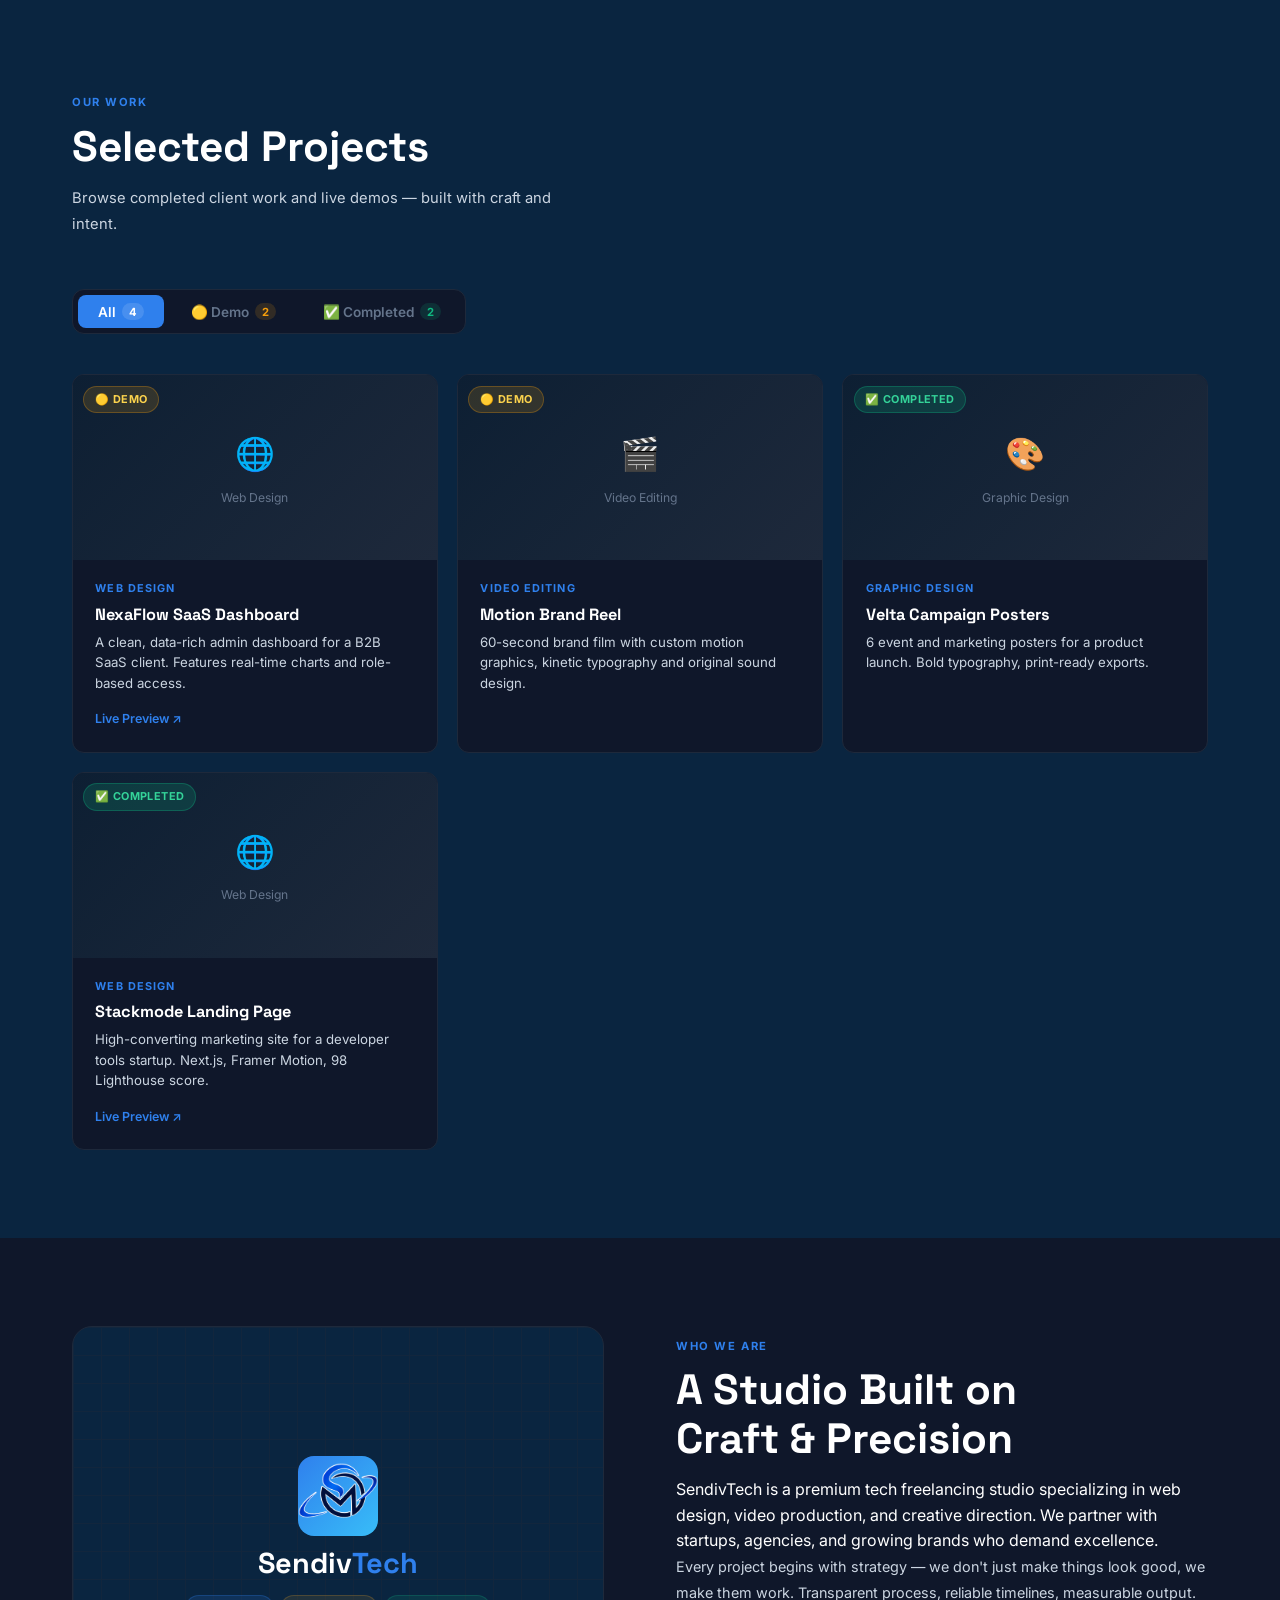
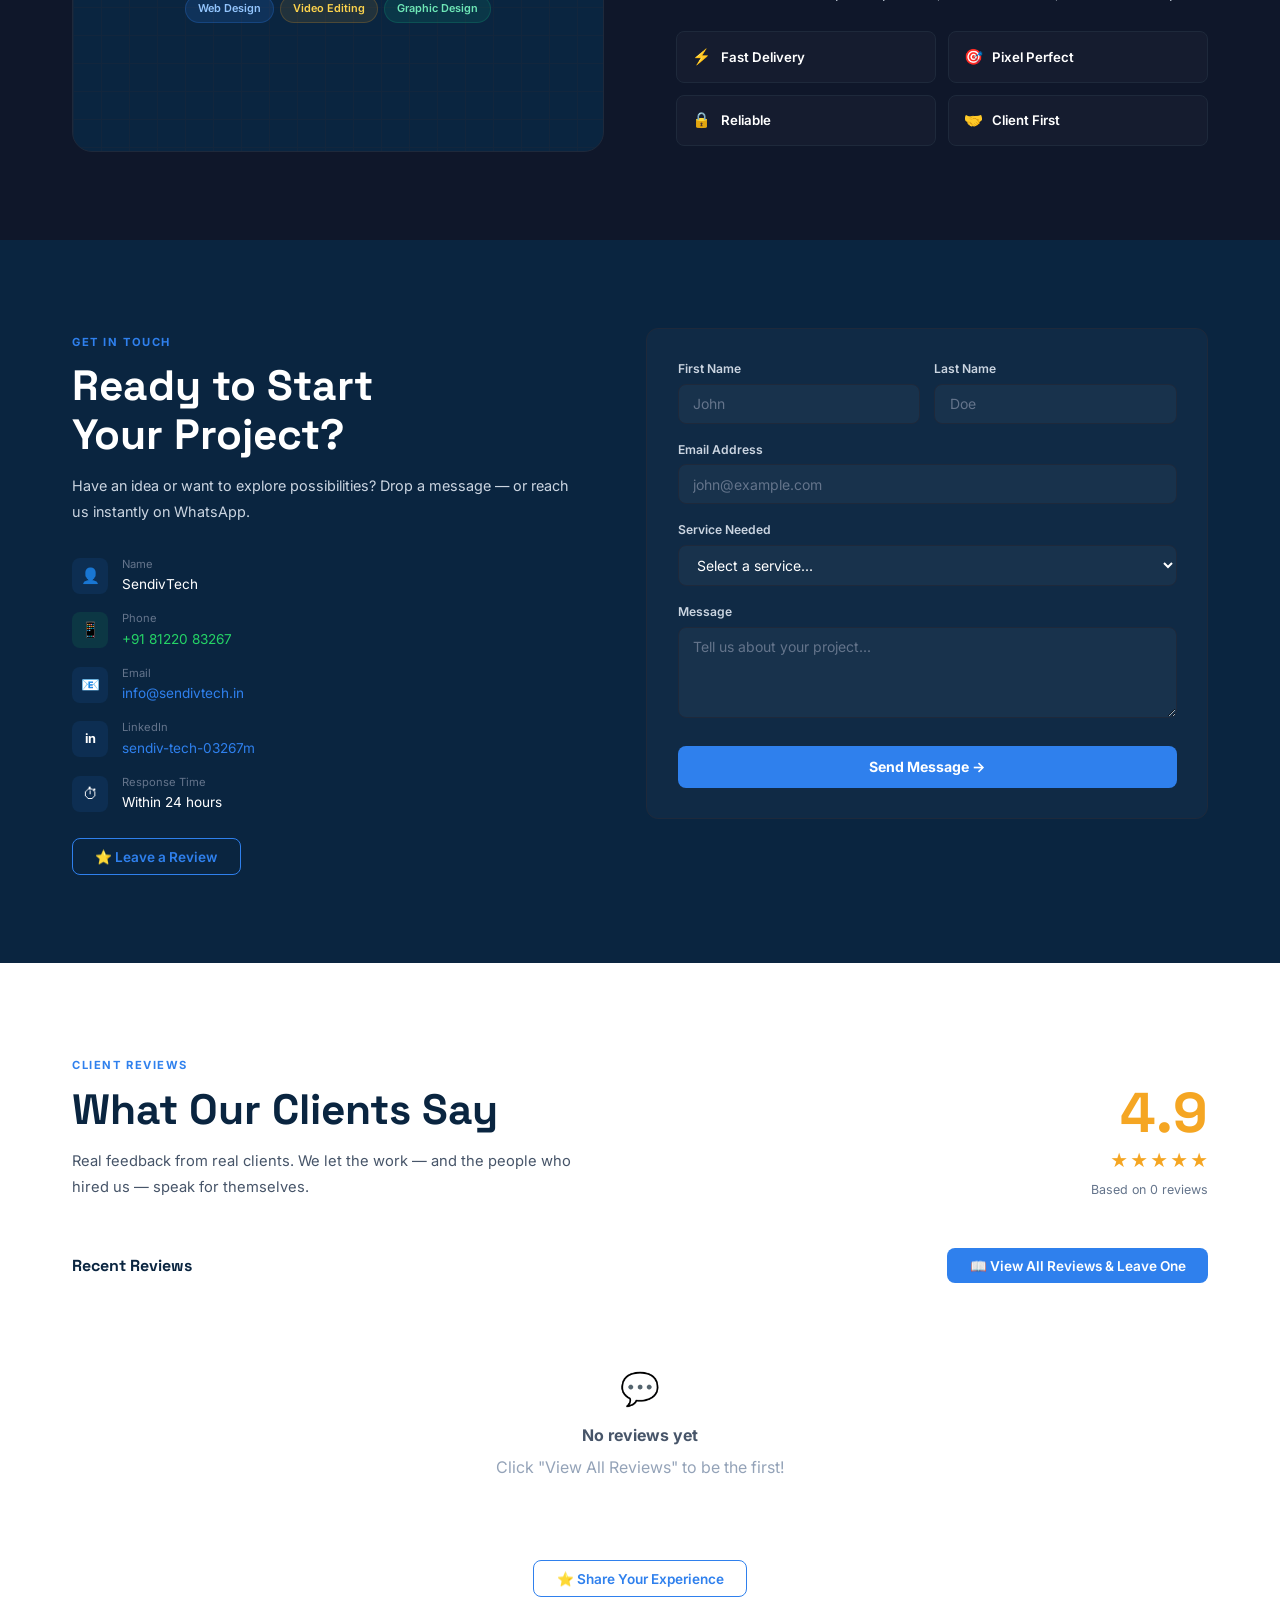
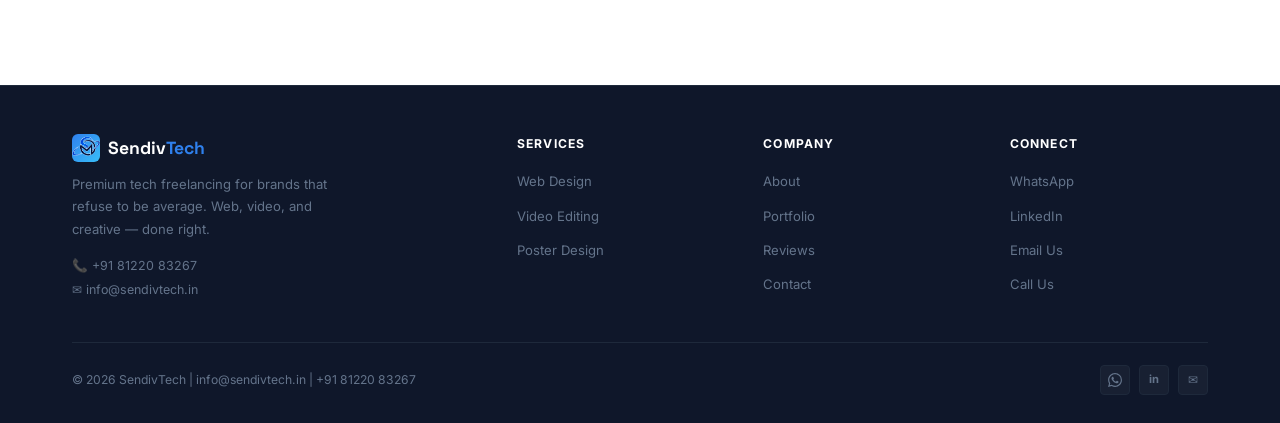
==== commit 763bd2ed: "Update index.html" ====
--- a/index.html
+++ b/index.html
@@ -28,7 +28,7 @@
 <nav id="nav">
   <div class="nav-inner">
     <a href="#hero" class="nav-logo">
-      <div class="nav-logo-fb" id="navLogoWrap"><img src="image/video/logo.png"></div>
+      <div class="nav-logo-fb" id="navLogoWrap"><img src="logo.png"></div>
       <div class="nav-logo-text"><span class="s">Sendiv</span><span class="t">Tech</span></div>
     </a>
     <ul class="nav-links">
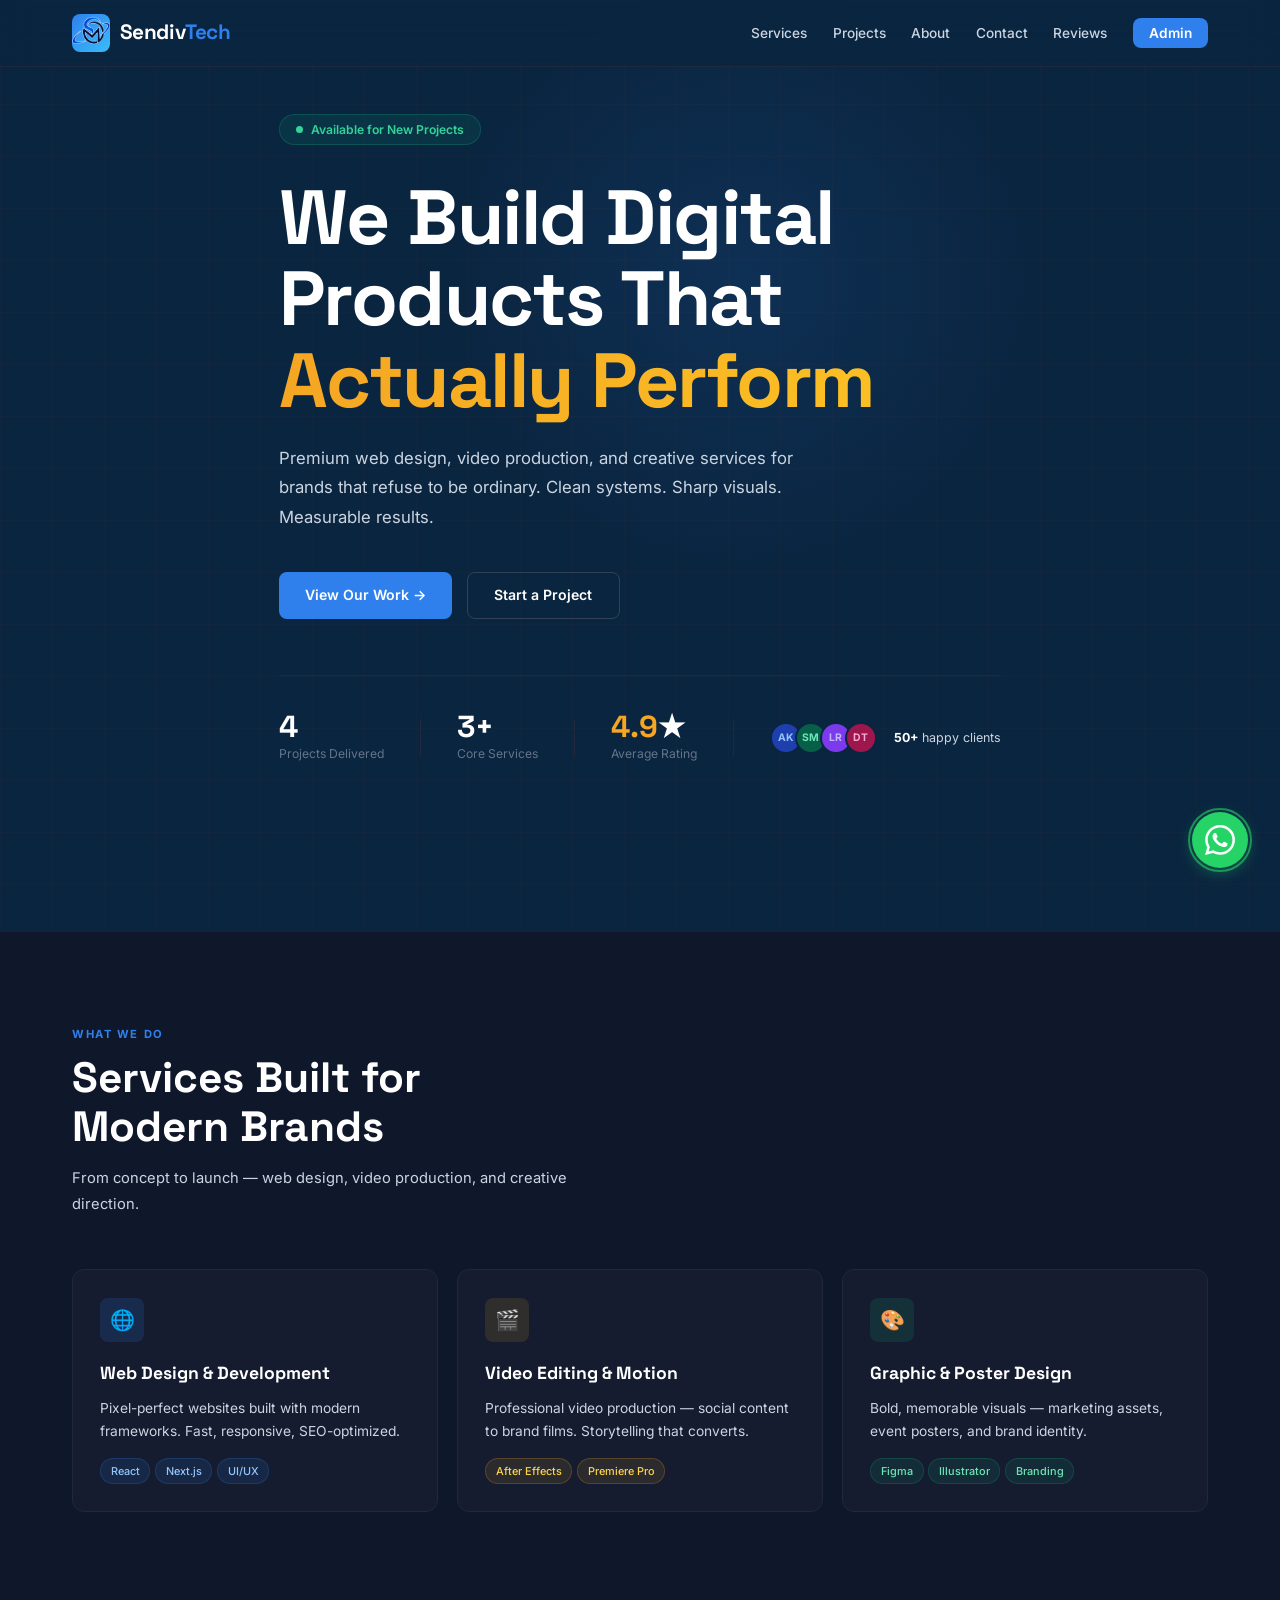
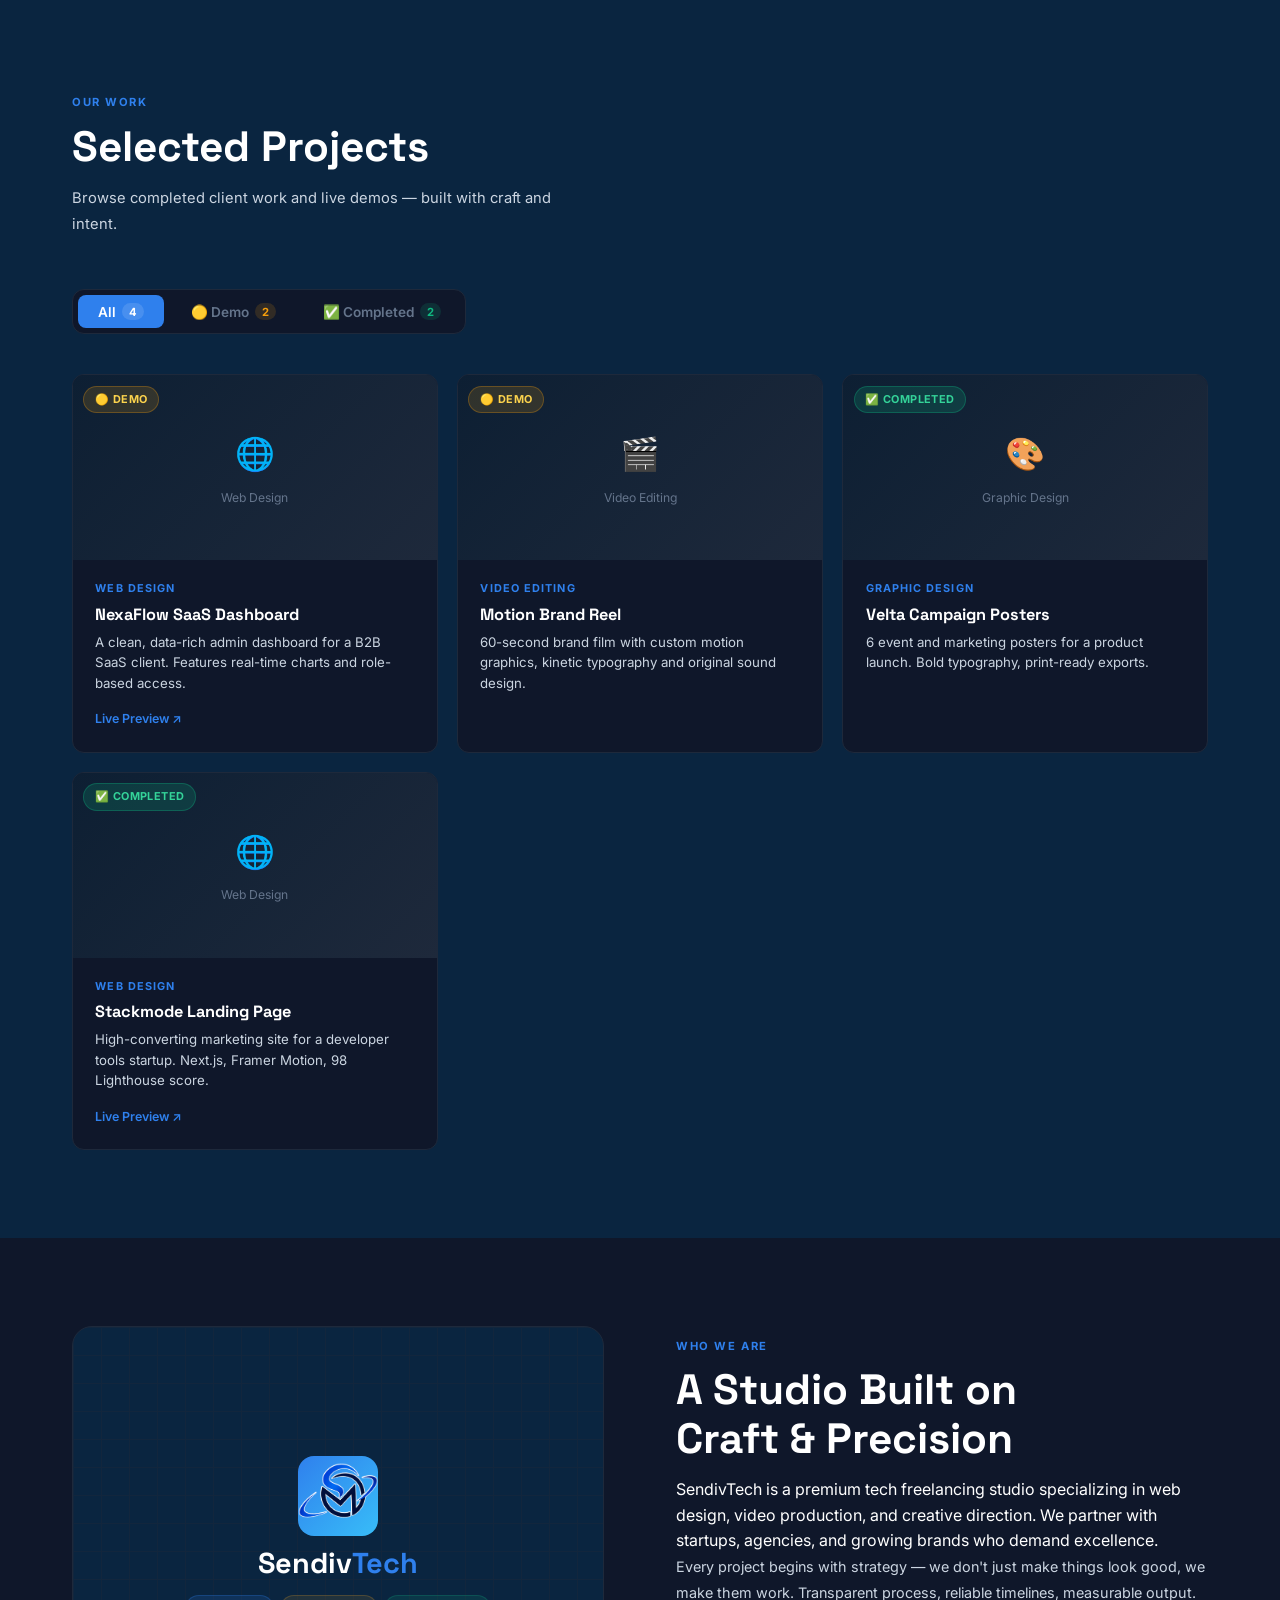
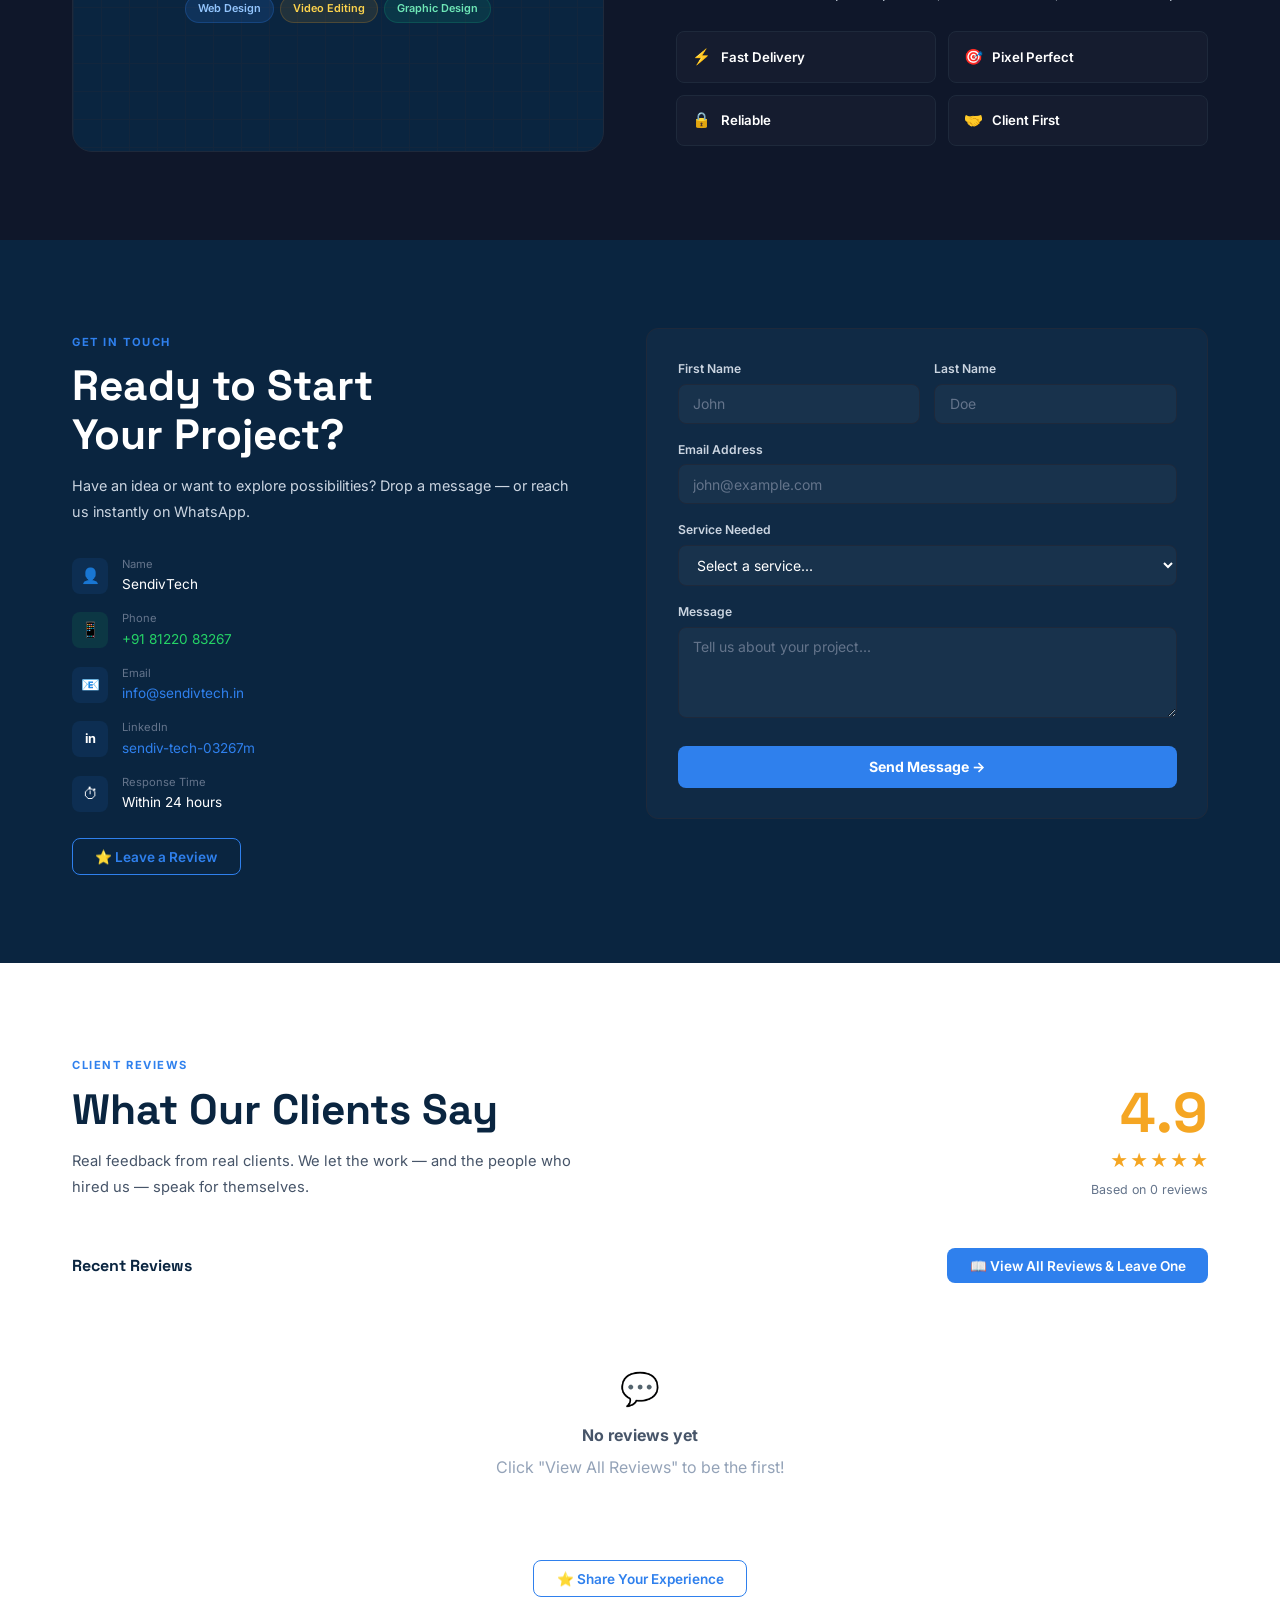
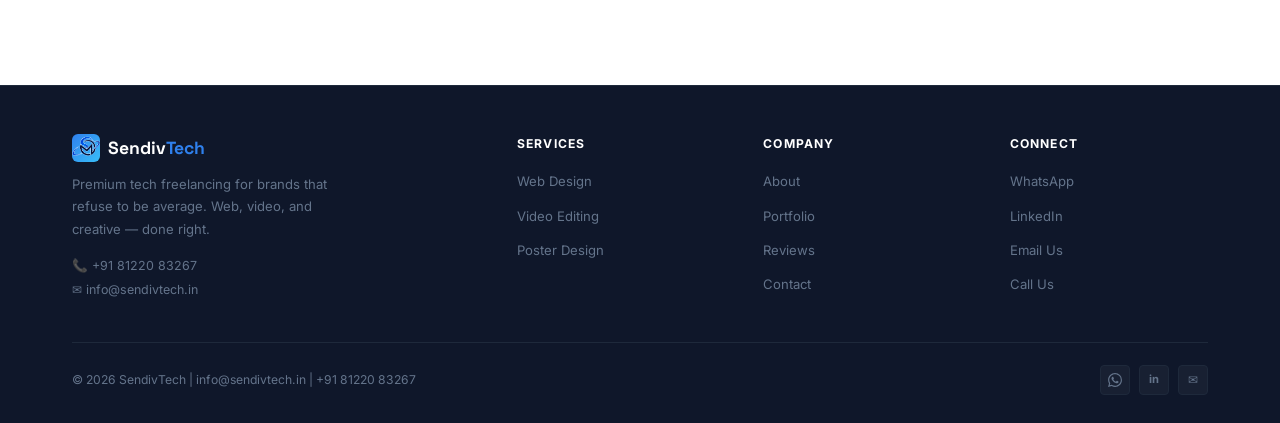
==== commit ada6a9e1: "Update index.html" ====
--- a/index.html
+++ b/index.html
@@ -3,10 +3,72 @@
 <head>
 <meta charset="UTF-8"/>
 <meta name="viewport" content="width=device-width,initial-scale=1.0"/>
-<title>SendivTech – Premium Tech Freelancing</title>
+
+<!-- Primary SEO -->
+<title>SendivTech – Web Design, Video Editing & Graphic Design Studio</title>
+<meta name="description" content="SendivTech is a premium tech freelancing studio offering web design & development, video editing & motion graphics, and graphic design. Fast delivery, pixel-perfect work, 50+ happy clients. Get a free quote today."/>
+<meta name="keywords" content="web design, web development, video editing, motion graphics, graphic design, poster design, freelance studio, SendivTech, website design India"/>
+<meta name="robots" content="index, follow"/>
+<meta name="author" content="SendivTech"/>
+<link rel="canonical" href="https://sendivtech.in/"/>
+
+<!-- Open Graph / Facebook / LinkedIn / WhatsApp -->
+<meta property="og:type" content="website"/>
+<meta property="og:url" content="https://sendivtech.in/"/>
+<meta property="og:title" content="SendivTech – Web Design, Video Editing & Graphic Design Studio"/>
+<meta property="og:description" content="Premium web design, video production, and creative services for brands that refuse to be ordinary. Clean systems. Sharp visuals. Measurable results."/>
+<meta property="og:image" content="https://sendivtech.in/logo.png"/>
+<meta property="og:site_name" content="SendivTech"/>
+<meta property="og:locale" content="en_IN"/>
+
+<!-- Twitter Card -->
+<meta name="twitter:card" content="summary_large_image"/>
+<meta name="twitter:title" content="SendivTech – Web Design, Video Editing & Graphic Design Studio"/>
+<meta name="twitter:description" content="Premium web design, video production, and creative services for brands that refuse to be ordinary."/>
+<meta name="twitter:image" content="https://sendivtech.in/logo.png"/>
+
+<meta name="theme-color" content="#0B1120"/>
+
 <link rel="icon" type="image/png" href="180.png">
+<link rel="icon" type="image/png" sizes="48x48" href="180.png">
+<link rel="apple-touch-icon" sizes="180x180" href="180.png">
 <link href="https://fonts.googleapis.com/css2?family=Inter:wght@300;400;500;600;700;800&family=Space+Grotesk:wght@400;500;600;700;800&display=swap" rel="stylesheet"/>
 <link rel="stylesheet" href="style.css" />
+
+<!-- Structured Data: Professional Service -->
+<script type="application/ld+json">
+{
+  "@context": "https://schema.org",
+  "@type": "ProfessionalService",
+  "name": "SendivTech",
+  "url": "https://sendivtech.in/",
+  "logo": "https://sendivtech.in/logo.png",
+  "image": "https://sendivtech.in/logo.png",
+  "description": "Premium tech freelancing studio offering web design & development, video editing & motion graphics, and graphic design.",
+  "email": "info@sendivtech.in",
+  "telephone": "+91-81220-83267",
+  "priceRange": "$$",
+  "sameAs": [
+    "https://www.linkedin.com/in/sendiv-tech-03267m"
+  ],
+  "areaServed": "IN",
+  "aggregateRating": {
+    "@type": "AggregateRating",
+    "ratingValue": "4.9",
+    "reviewCount": "50"
+  },
+  "hasOfferCatalog": {
+    "@type": "OfferCatalog",
+    "name": "Services",
+    "itemListElement": [
+      { "@type": "Offer", "itemOffered": { "@type": "Service", "name": "Web Design & Development" } },
+      { "@type": "Offer", "itemOffered": { "@type": "Service", "name": "Video Editing & Motion Graphics" } },
+      { "@type": "Offer", "itemOffered": { "@type": "Service", "name": "Graphic & Poster Design" } }
+    ]
+  }
+}
+</script>
+
 <style>
 
 </style>
@@ -28,7 +90,7 @@
 <nav id="nav">
   <div class="nav-inner">
     <a href="#hero" class="nav-logo">
-      <div class="nav-logo-fb" id="navLogoWrap"><img src="logo.png"></div>
+      <div class="nav-logo-fb" id="navLogoWrap"><img src="logo.png" alt="SendivTech logo" width="40" height="40"></div>
       <div class="nav-logo-text"><span class="s">Sendiv</span><span class="t">Tech</span></div>
     </a>
     <ul class="nav-links">
@@ -130,7 +192,7 @@
       <div class="about-visual fade-up">
         <div class="about-card">
           <div class="about-mesh"></div>
-          <div class="about-logo-fb" id="aboutLogoWrap"><img src="logo.png"></div>
+          <div class="about-logo-fb" id="aboutLogoWrap"><img src="logo.png" alt="SendivTech logo"></div>
           <div class="about-wordmark"><span class="w1">Sendiv</span><span class="w2">Tech</span></div>
           <div class="about-chips"><span class="achip cb">Web Design</span><span class="achip ca">Video Editing</span><span class="achip cg">Graphic Design</span></div>
         </div>
@@ -185,7 +247,7 @@
           <select id="c-sv"><option value="">Select a service...</option><option>Web Design & Development</option><option>Video Editing & Motion</option><option>Graphic & Poster Design</option><option>Multiple Services</option><option>Consultation</option></select>
         </div>
         <div class="fg"><label>Message</label><textarea id="c-msg" rows="4" placeholder="Tell us about your project..."></textarea></div>
-        <button class="cform-btn" onclick="sendContact()">Send Message →</button>
+        <button class="cform-btn" id="c-send-btn" onclick="sendContact()">Send Message →</button>
         <div class="cform-ok" id="c-ok">✓ Sent! We'll get back to you within 24 hours.</div>
       </div>
     </div>
@@ -243,7 +305,7 @@
     <div class="ft-grid">
       <div>
         <div class="ft-logo-area">
-          <div class="ft-logo-fb" id="ftLogoWrap"><img src="logo.png"></div>
+          <div class="ft-logo-fb" id="ftLogoWrap"><img src="logo.png" alt="SendivTech logo"></div>
           <div class="ft-logo-text"><span class="s">Sendiv</span><span class="t">Tech</span></div>
         </div>
         <p class="ft-brand" style="color:var(--tm);font-size:.82rem;line-height:1.7;max-width:260px">Premium tech freelancing for brands that refuse to be average. Web, video, and creative — done right.</p>
@@ -280,7 +342,7 @@
 <div id="review-page">
   <div class="rp-nav">
     <div class="rp-logo">
-      <div class="rp-logo-fb" id="rpLogoWrap"><img src="logo.png"></div>
+      <div class="rp-logo-fb" id="rpLogoWrap"><img src="logo.png" alt="SendivTech logo"></div>
       <div class="rp-logo-text">Sendiv<span>Tech</span></div>
     </div>
     <button class="btn-back" onclick="closeReviewPage()">← Back to Website</button>
@@ -361,7 +423,7 @@
 <div id="adm">
   <div class="adm-login" id="adm-login">
     <div class="adm-lcard">
-      <div class="adm-logo"><div class="adm-logo-fb" id="admLogoWrap"><img src="logo.png"></div><div class="adm-logo-text">Sendiv<span>Tech</span></div></div>
+      <div class="adm-logo"><div class="adm-logo-fb" id="admLogoWrap"><img src="logo.png" alt="SendivTech logo"></div><div class="adm-logo-text">Sendiv<span>Tech</span></div></div>
       <div class="adm-err" id="adm-err">Incorrect credentials. Please try again.</div>
       <div class="fg"><label style="color:var(--ts)">Username</label><input id="adm-u" type="text" placeholder="admin only" autocomplete="username"/></div>
       <div class="fg"><label style="color:var(--ts)">Password</label><input id="adm-p" type="password" placeholder="••••••••" autocomplete="current-password" onkeydown="if(event.key==='Enter')doLogin()"/></div>
@@ -372,7 +434,7 @@
   </div>
   <div id="adm-dash" style="display:none">
     <div class="adm-nav">
-      <div class="adm-nav-l"><div class="adm-nav-logo-fb" id="admNavLogo"><img src="logo.png"></div> SendivTech Admin</div>
+      <div class="adm-nav-l"><div class="adm-nav-logo-fb" id="admNavLogo"><img src="logo.png" alt="SendivTech logo"></div> SendivTech Admin</div>
       <div class="adm-nav-r">
         <button class="btn-sm btn-sec" onclick="closeAdm()">← View Site</button>
         <button class="btn-sm btn-logout" onclick="doLogout()">Sign Out</button>
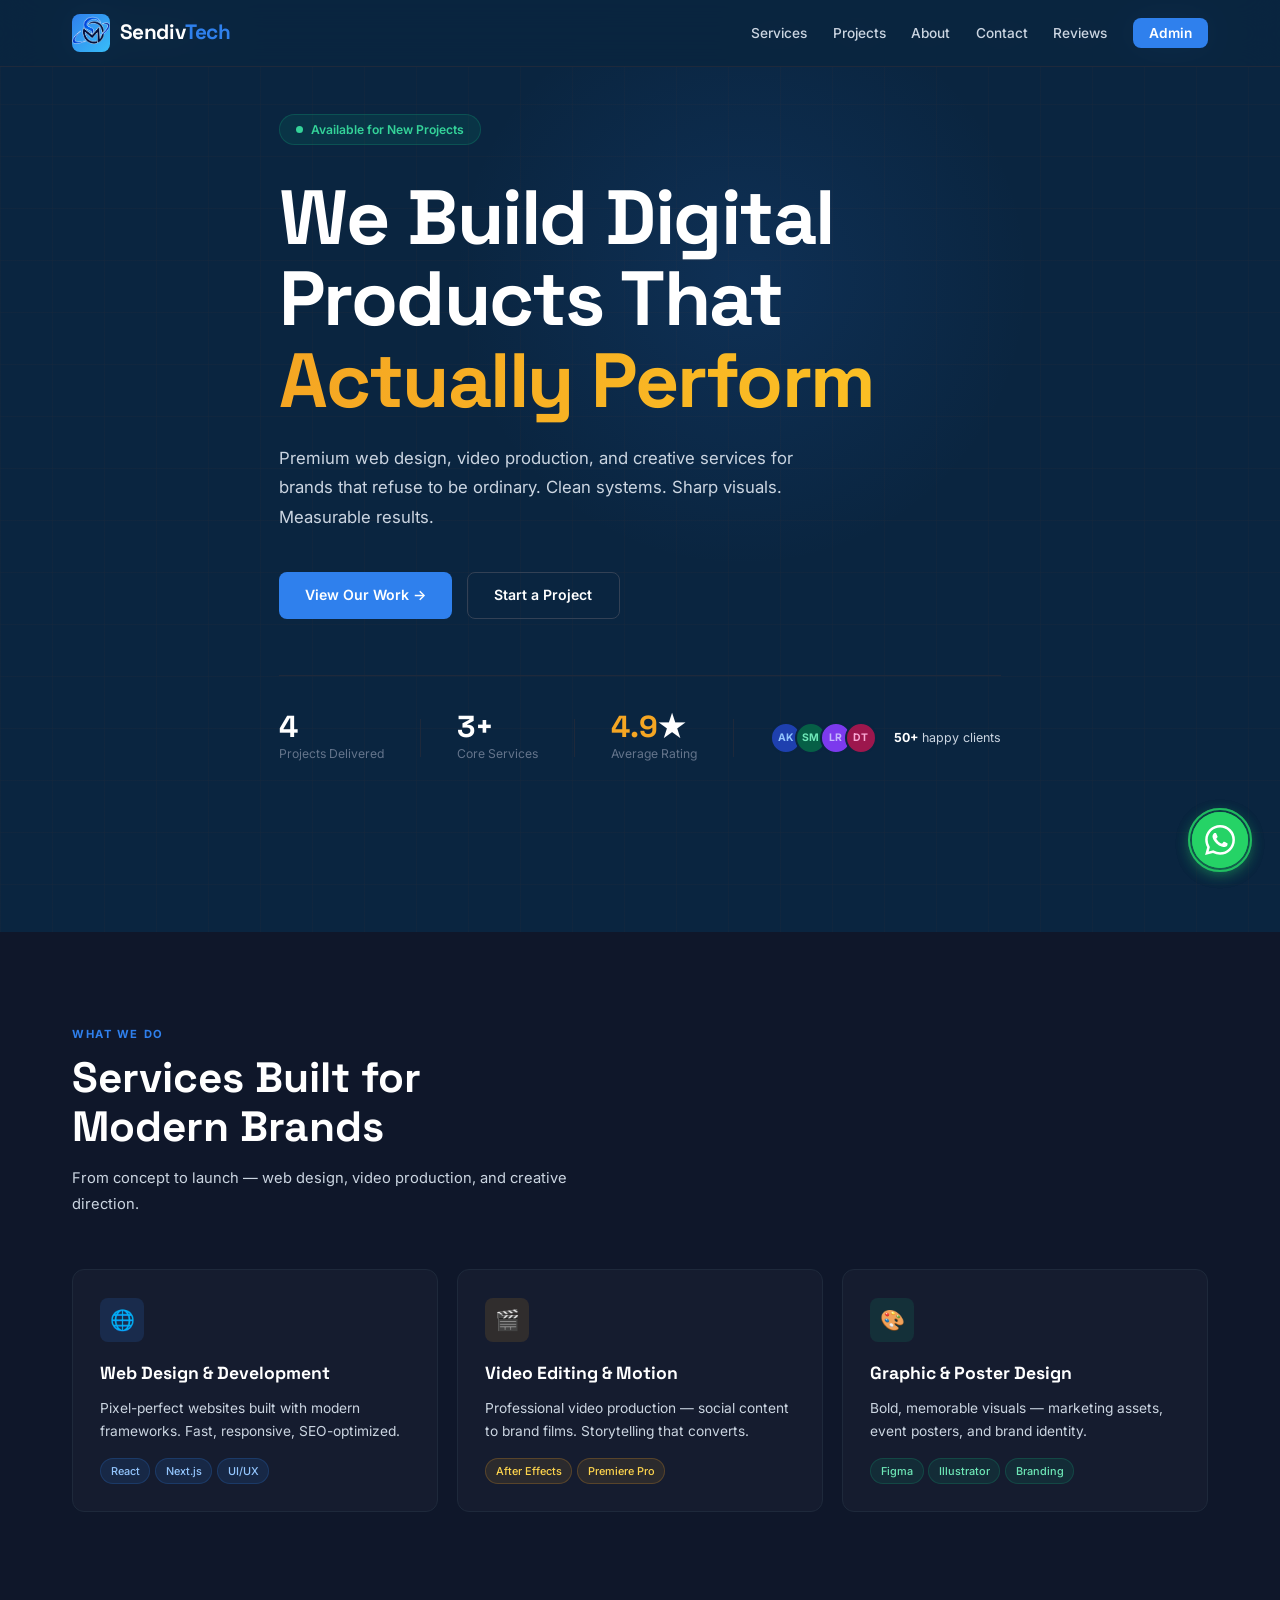
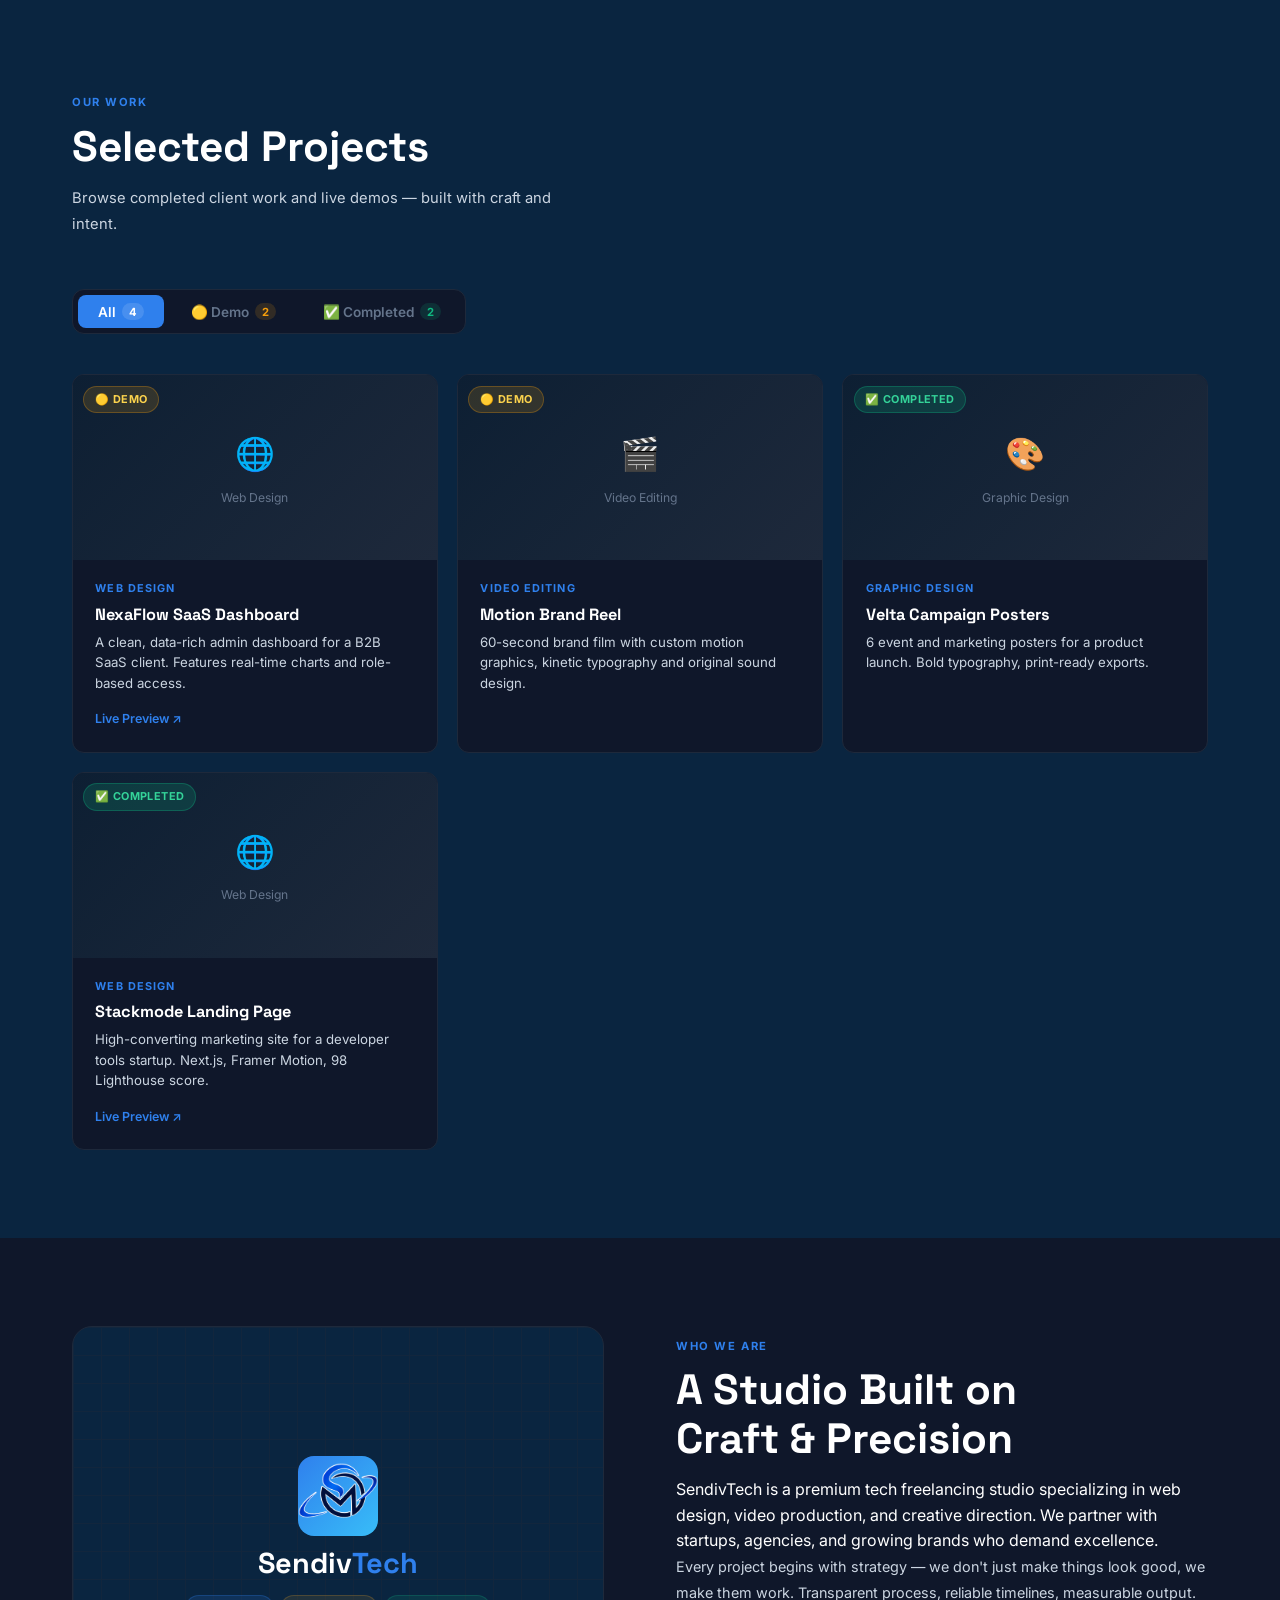
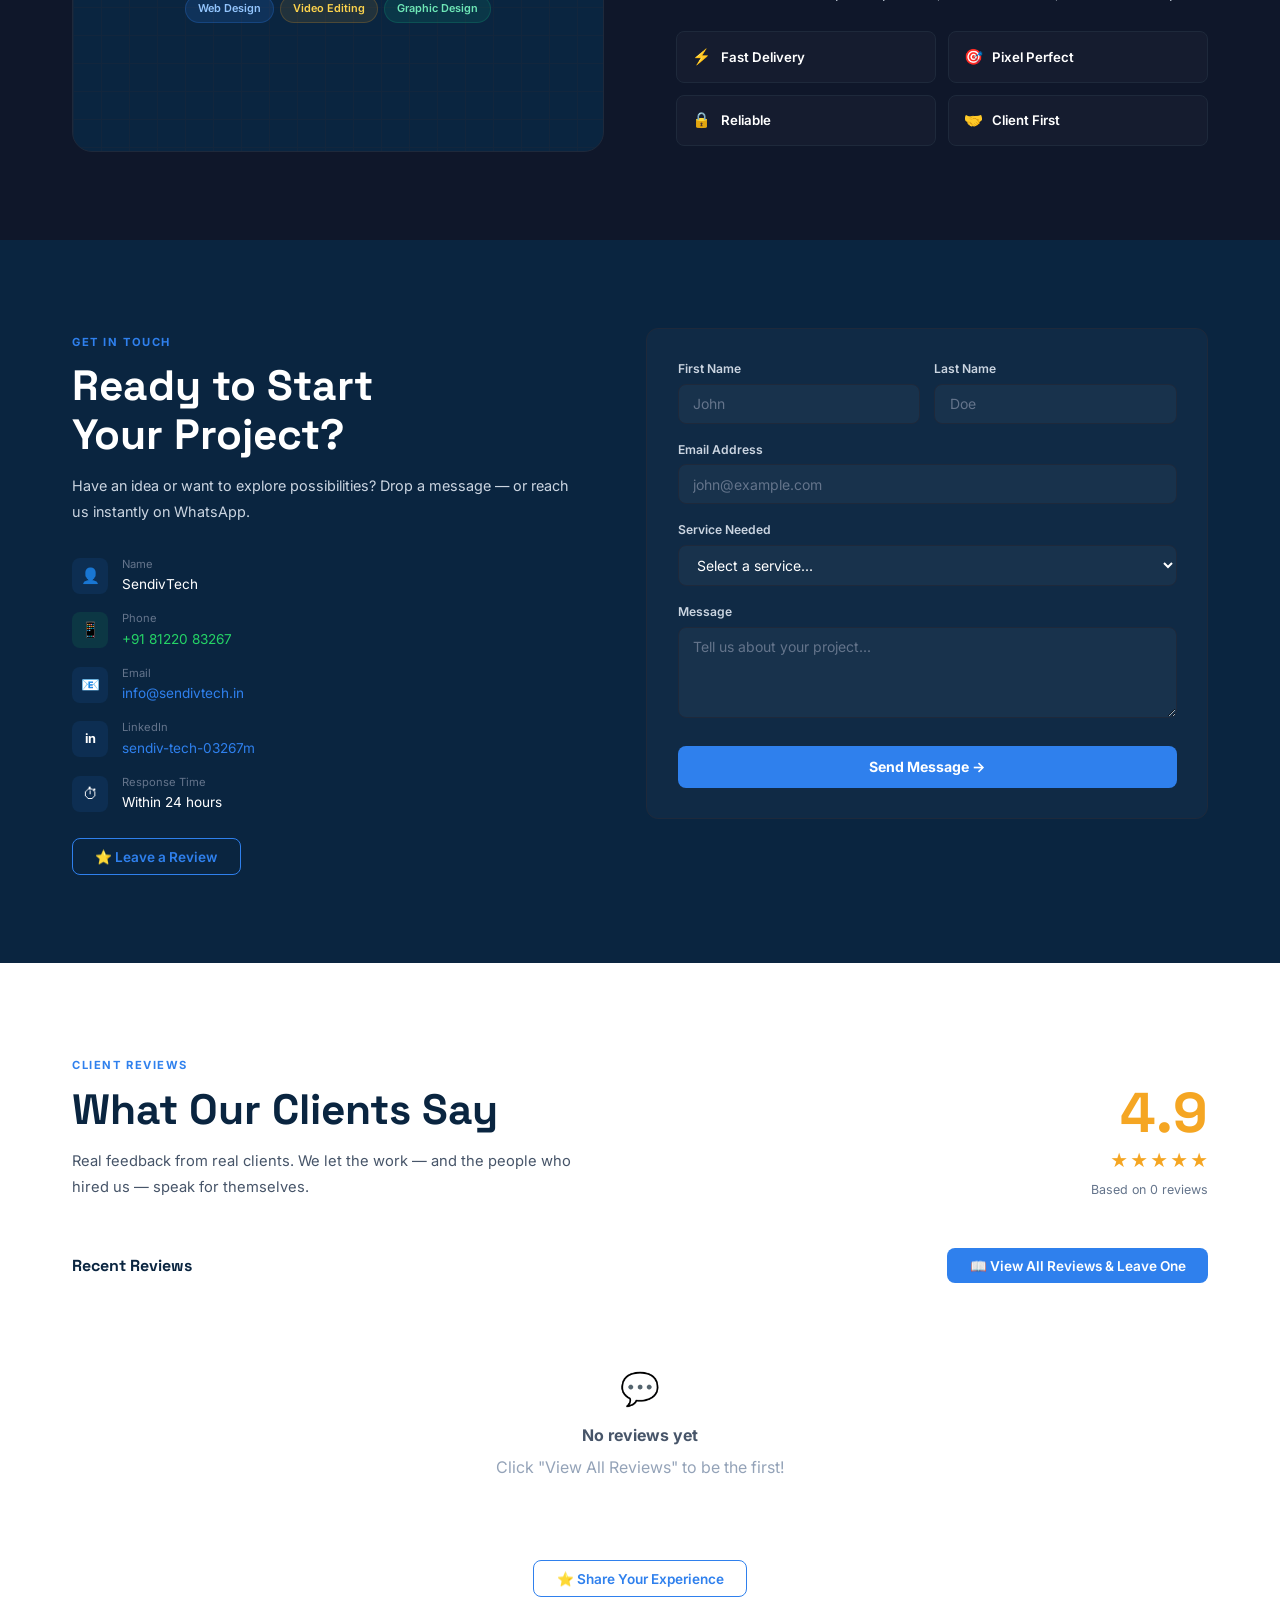
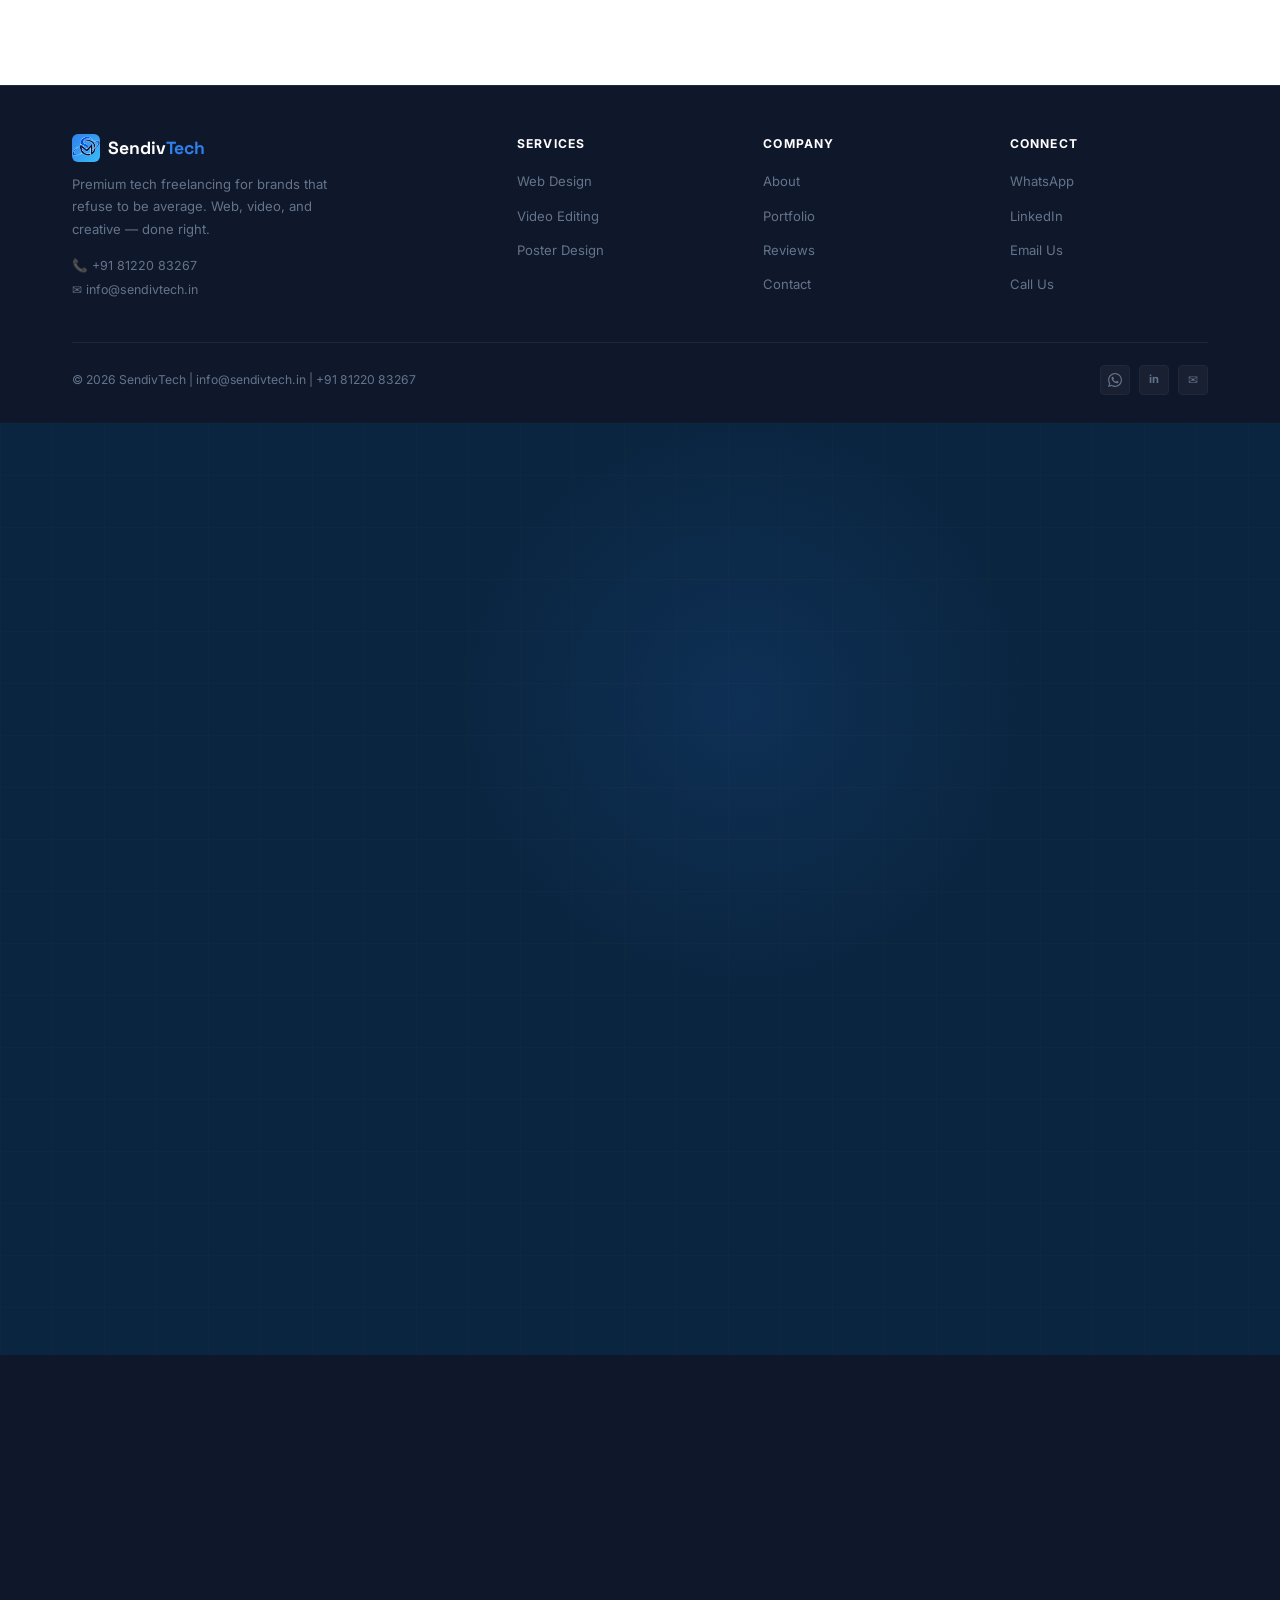
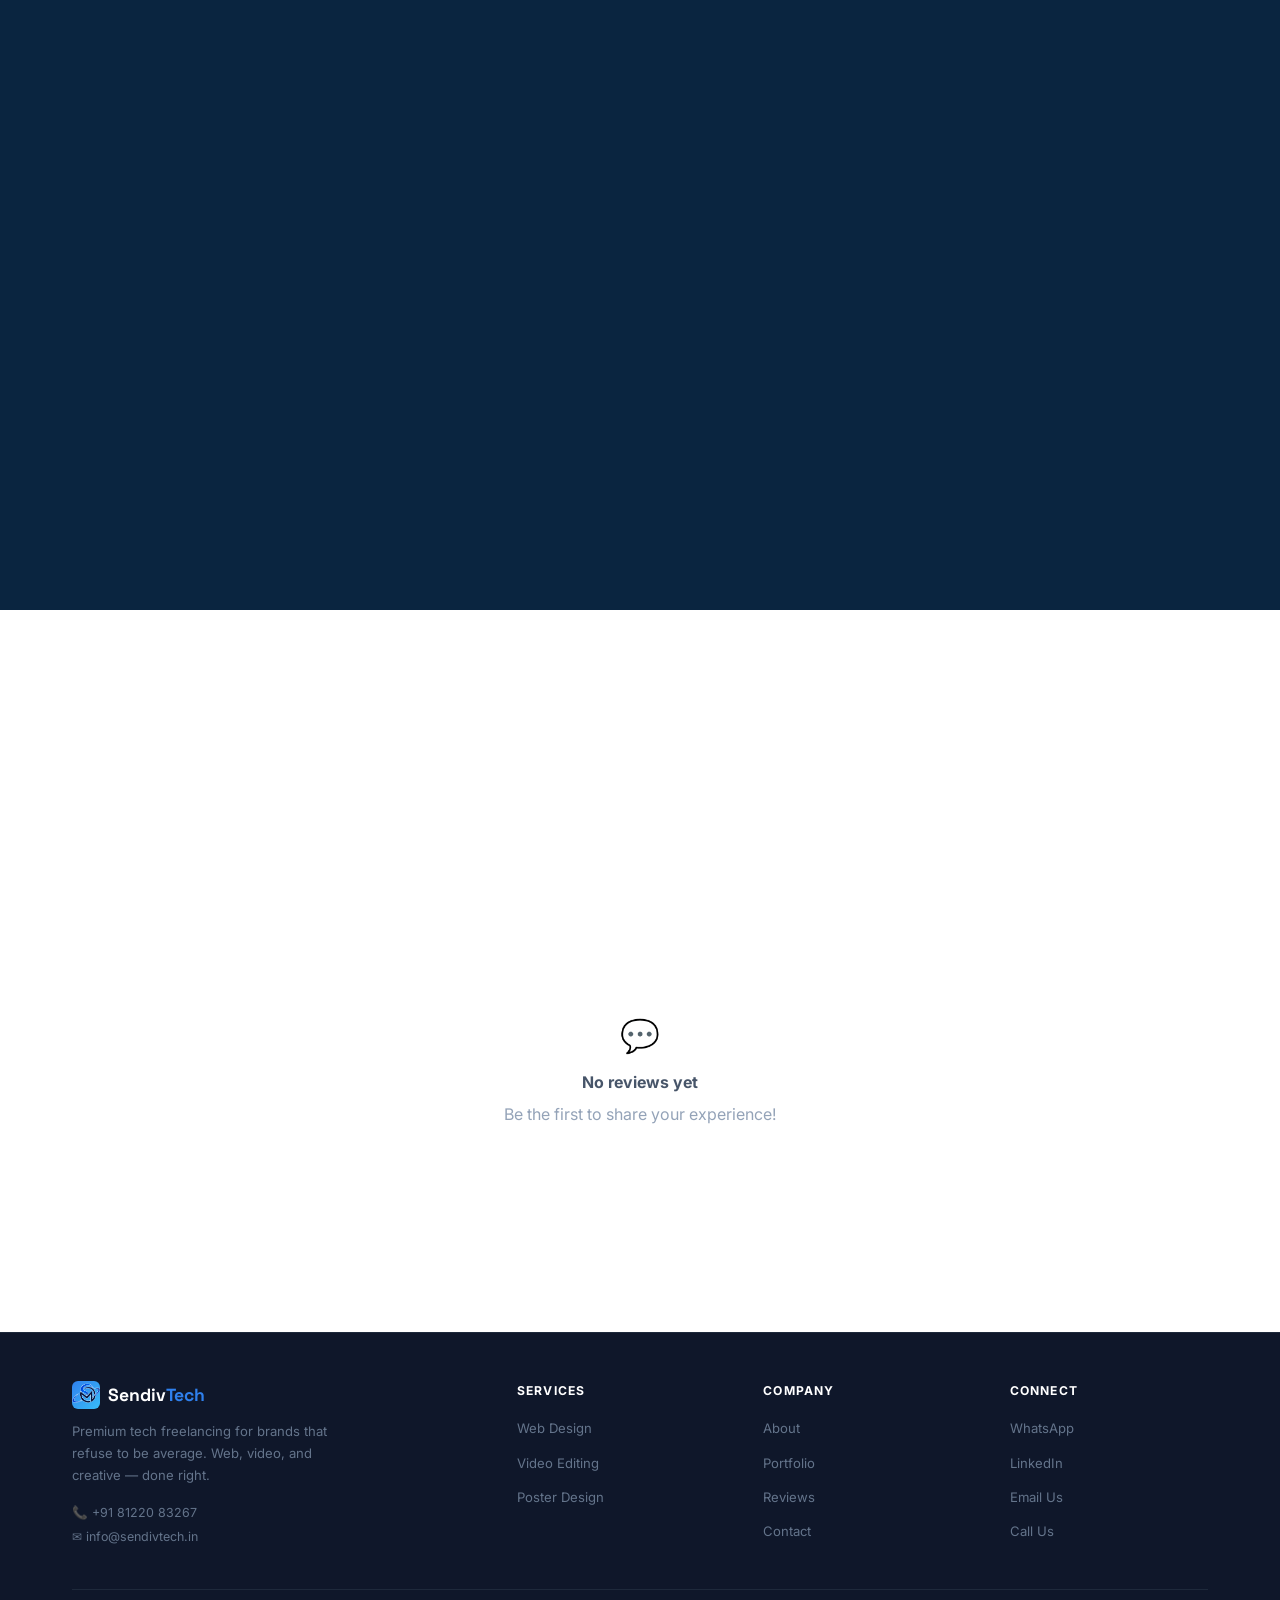
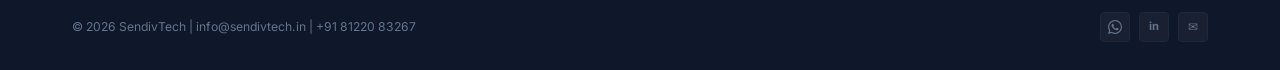
==== commit 3f4e6d04: "Update fmt.Println message from 'Hello' to 'Goodbye'" ====
--- a/index.html
+++ b/index.html
@@ -32,6 +32,9 @@
 <link rel="icon" type="image/png" href="180.png">
 <link rel="icon" type="image/png" sizes="48x48" href="180.png">
 <link rel="apple-touch-icon" sizes="180x180" href="180.png">
+<link rel="preconnect" href="https://sewrfrtcfefkaohqgelt.supabase.co">
+<link rel="preconnect" href="https://fonts.googleapis.com">
+<link rel="preconnect" href="https://fonts.gstatic.com" crossorigin>
 <link href="https://fonts.googleapis.com/css2?family=Inter:wght@300;400;500;600;700;800&family=Space+Grotesk:wght@400;500;600;700;800&display=swap" rel="stylesheet"/>
 <link rel="stylesheet" href="style.css" />
 
@@ -180,7 +183,9 @@
       <button class="ptab tab-demo" onclick="filterProj('demo',this)">🟡 Demo <span class="pcnt" id="cnt-demo">0</span></button>
       <button class="ptab tab-done" onclick="filterProj('done',this)">✅ Completed <span class="pcnt" id="cnt-done">0</span></button>
     </div>
-    <div class="proj-grid" id="projGrid"></div>
+    <div class="proj-grid" id="projGrid">
+      <div class="proj-skel"></div><div class="proj-skel"></div><div class="proj-skel"></div>
+    </div>
   </div>
 </section>
 
@@ -510,3 +515,478 @@
 <script src="app.js"></script>
 </body>
 </html>
+<!-- Structured Data: Professional Service -->
+<script type="application/ld+json">
+{
+  "@context": "https://schema.org",
+  "@type": "ProfessionalService",
+  "name": "SendivTech",
+  "url": "https://sendivtech.in/",
+  "logo": "https://sendivtech.in/logo.png",
+  "image": "https://sendivtech.in/logo.png",
+  "description": "Premium tech freelancing studio offering web design & development, video editing & motion graphics, and graphic design.",
+  "email": "info@sendivtech.in",
+  "telephone": "+91-81220-83267",
+  "priceRange": "$$",
+  "sameAs": [
+    "https://www.linkedin.com/in/sendiv-tech-03267m"
+  ],
+  "areaServed": "IN",
+  "aggregateRating": {
+    "@type": "AggregateRating",
+    "ratingValue": "4.9",
+    "reviewCount": "50"
+  },
+  "hasOfferCatalog": {
+    "@type": "OfferCatalog",
+    "name": "Services",
+    "itemListElement": [
+      { "@type": "Offer", "itemOffered": { "@type": "Service", "name": "Web Design & Development" } },
+      { "@type": "Offer", "itemOffered": { "@type": "Service", "name": "Video Editing & Motion Graphics" } },
+      { "@type": "Offer", "itemOffered": { "@type": "Service", "name": "Graphic & Poster Design" } }
+    ]
+  }
+}
+</script>
+
+<style>
+
+</style>
+</head>
+<body>
+
+<!-- WHATSAPP FLOATING BUTTON -->
+<div class="wa-float">
+  <div class="wa-tooltip">Chat on WhatsApp</div>
+  <a href="https://wa.me/918122083267" target="_blank" rel="noopener" class="wa-btn" title="WhatsApp: +91 81220 83267">
+    <div class="wa-pulse"></div>
+    <svg viewBox="0 0 24 24" xmlns="http://www.w3.org/2000/svg">
+      <path d="M17.472 14.382c-.297-.149-1.758-.867-2.03-.967-.273-.099-.471-.148-.67.15-.197.297-.767.966-.94 1.164-.173.199-.347.223-.644.075-.297-.15-1.255-.463-2.39-1.475-.883-.788-1.48-1.761-1.653-2.059-.173-.297-.018-.458.13-.606.134-.133.298-.347.446-.52.149-.174.198-.298.298-.497.099-.198.05-.371-.025-.52-.075-.149-.669-1.612-.916-2.207-.242-.579-.487-.5-.669-.51-.173-.008-.371-.01-.57-.01-.198 0-.52.074-.792.372-.272.297-1.04 1.016-1.04 2.479 0 1.462 1.065 2.875 1.213 3.074.149.198 2.096 3.2 5.077 4.487.709.306 1.262.489 1.694.625.712.227 1.36.195 1.871.118.571-.085 1.758-.719 2.006-1.413.248-.694.248-1.289.173-1.413-.074-.124-.272-.198-.57-.347m-5.421 7.403h-.004a9.87 9.87 0 01-5.031-1.378l-.361-.214-3.741.982.998-3.648-.235-.374a9.86 9.86 0 01-1.51-5.26c.001-5.45 4.436-9.884 9.888-9.884 2.64 0 5.122 1.03 6.988 2.898a9.825 9.825 0 012.893 6.994c-.003 5.45-4.437 9.884-9.885 9.884m8.413-18.297A11.815 11.815 0 0012.05 0C5.495 0 .16 5.335.157 11.892c0 2.096.547 4.142 1.588 5.945L.057 24l6.305-1.654a11.882 11.882 0 005.683 1.448h.005c6.554 0 11.89-5.335 11.893-11.893a11.821 11.821 0 00-3.48-8.413z"/>
+    </svg>
+  </a>
+</div>
+
+<!-- NAV -->
+<nav id="nav">
+  <div class="nav-inner">
+    <a href="#hero" class="nav-logo">
+      <div class="nav-logo-fb" id="navLogoWrap"><img src="logo.png" alt="SendivTech logo" width="40" height="40"></div>
+      <div class="nav-logo-text"><span class="s">Sendiv</span><span class="t">Tech</span></div>
+    </a>
+    <ul class="nav-links">
+      <li><a href="#services">Services</a></li>
+      <li><a href="#projects">Projects</a></li>
+      <li><a href="#about">About</a></li>
+      <li><a href="#contact">Contact</a></li>
+      <li><a href="#reviews">Reviews</a></li>
+      <li><a href="#" onclick="openAdm()" class="nav-cta">Admin</a></li>
+    </ul>
+    <button class="hamburger" onclick="toggleMob()">☰</button>
+  </div>
+</nav>
+<div class="mob-menu" id="mobMenu">
+  <ul>
+    <li><a href="#services" onclick="closeMob()">Services</a></li>
+    <li><a href="#projects" onclick="closeMob()">Projects</a></li>
+    <li><a href="#about" onclick="closeMob()">About</a></li>
+    <li><a href="#contact" onclick="closeMob()">Contact</a></li>
+    <li><a href="#reviews" onclick="closeMob()">Reviews</a></li>
+    <li><a href="#" onclick="openAdm();closeMob()">Admin</a></li>
+  </ul>
+</div>
+
+<!-- HERO -->
+<section id="hero">
+  <div class="hero-video-wrap">
+    <video id="heroBg" autoplay muted loop playsinline preload="auto">
+      <source id="heroVideoSrc" src="logovi.mp4" type="video/mp4"/>
+    </video>
+  </div>
+  <div class="hero-overlay"></div>
+  <div class="hero-grid-bg"></div>
+  <div class="hero-glow"></div>
+  <div class="hero-c">
+    <div class="fade-up">
+      <div class="hero-badge"><span class="pulse"></span>Available for New Projects</div>
+    </div>
+    <h1 class="hero-h1 fade-up d1">We Build Digital<br>Products That<br><span class="hl-gold">Actually Perform</span></h1>
+    <p class="hero-p fade-up d2">Premium web design, video production, and creative services for brands that refuse to be ordinary. Clean systems. Sharp visuals. Measurable results.</p>
+    <div class="hero-btns fade-up d3">
+      <a href="#projects" class="btn-p">View Our Work →</a>
+      <a href="#contact" class="btn-o">Start a Project</a>
+    </div>
+    <div class="hero-proof fade-up d4">
+      <div><div class="proof-num" id="hp-proj">0</div><div class="proof-label">Projects Delivered</div></div>
+      <div class="proof-div"></div>
+      <div><div class="proof-num">3+</div><div class="proof-label">Core Services</div></div>
+      <div class="proof-div"></div>
+      <div><div class="proof-num"><span class="g" id="hp-rat">4.9</span>★</div><div class="proof-label">Average Rating</div></div>
+      <div class="proof-div"></div>
+      <div style="display:flex;align-items:center;gap:.5rem">
+        <div class="av-stack">
+          <div class="av" style="background:#1E40AF;color:#93C5FD">AK</div>
+          <div class="av" style="background:#065F46;color:#6EE7B7">SM</div>
+          <div class="av" style="background:#7C3AED;color:#C4B5FD">LR</div>
+          <div class="av" style="background:#9D174D;color:#F9A8D4">DT</div>
+        </div>
+        <span class="av-label"><strong>50+</strong> happy clients</span>
+      </div>
+    </div>
+  </div>
+</section>
+
+<!-- SERVICES -->
+<section id="services">
+  <div class="container">
+    <div class="sec-head fade-up">
+      <span class="eyebrow">What We Do</span>
+      <h2 class="sec-title">Services Built for<br>Modern Brands</h2>
+      <p class="sec-sub">From concept to launch — web design, video production, and creative direction.</p>
+    </div>
+    <div class="srv-grid">
+      <div class="srv-card fade-up d1"><div class="srv-ic ic-w">🌐</div><h3 class="srv-title">Web Design & Development</h3><p class="srv-desc">Pixel-perfect websites built with modern frameworks. Fast, responsive, SEO-optimized.</p><div class="srv-tags"><span class="stag tb">React</span><span class="stag tb">Next.js</span><span class="stag tb">UI/UX</span></div></div>
+      <div class="srv-card fade-up d2"><div class="srv-ic ic-v">🎬</div><h3 class="srv-title">Video Editing & Motion</h3><p class="srv-desc">Professional video production — social content to brand films. Storytelling that converts.</p><div class="srv-tags"><span class="stag tg">After Effects</span><span class="stag tg">Premiere Pro</span></div></div>
+      <div class="srv-card fade-up d3"><div class="srv-ic ic-d">🎨</div><h3 class="srv-title">Graphic & Poster Design</h3><p class="srv-desc">Bold, memorable visuals — marketing assets, event posters, and brand identity.</p><div class="srv-tags"><span class="stag tgr">Figma</span><span class="stag tgr">Illustrator</span><span class="stag tgr">Branding</span></div></div>
+    </div>
+  </div>
+</section>
+
+<!-- PROJECTS -->
+<section id="projects">
+  <div class="container">
+    <div class="sec-head fade-up"><span class="eyebrow">Our Work</span><h2 class="sec-title">Selected Projects</h2><p class="sec-sub">Browse completed client work and live demos — built with craft and intent.</p></div>
+    <div class="proj-tabs fade-up">
+      <button class="ptab tab-all active" onclick="filterProj('all',this)">All <span class="pcnt" id="cnt-all">0</span></button>
+      <button class="ptab tab-demo" onclick="filterProj('demo',this)">🟡 Demo <span class="pcnt" id="cnt-demo">0</span></button>
+      <button class="ptab tab-done" onclick="filterProj('done',this)">✅ Completed <span class="pcnt" id="cnt-done">0</span></button>
+    </div>
+    <div class="proj-grid" id="projGrid"></div>
+  </div>
+</section>
+
+
+<!-- ABOUT -->
+<section id="about">
+  <div class="container">
+    <div class="about-grid">
+      <div class="about-visual fade-up">
+        <div class="about-card">
+          <div class="about-mesh"></div>
+          <div class="about-logo-fb" id="aboutLogoWrap"><img src="logo.png" alt="SendivTech logo"></div>
+          <div class="about-wordmark"><span class="w1">Sendiv</span><span class="w2">Tech</span></div>
+          <div class="about-chips"><span class="achip cb">Web Design</span><span class="achip ca">Video Editing</span><span class="achip cg">Graphic Design</span></div>
+        </div>
+      </div>
+      <div class="fade-up d2">
+        <span class="eyebrow">Who We Are</span>
+        <h2 class="sec-title">A Studio Built on<br>Craft & Precision</h2>
+        <p class="about-text">SendivTech is a premium tech freelancing studio specializing in web design, video production, and creative direction. We partner with startups, agencies, and growing brands who demand excellence.</p>
+        <p class="about-text" style="color:var(--ts);font-size:.9rem;line-height:1.8">Every project begins with strategy — we don't just make things look good, we make them work. Transparent process, reliable timelines, measurable output.</p>
+        <div class="about-vals">
+          <div class="val"><span class="val-ico">⚡</span><span class="val-text">Fast Delivery</span></div>
+          <div class="val"><span class="val-ico">🎯</span><span class="val-text">Pixel Perfect</span></div>
+          <div class="val"><span class="val-ico">🔒</span><span class="val-text">Reliable</span></div>
+          <div class="val"><span class="val-ico">🤝</span><span class="val-text">Client First</span></div>
+        </div>
+      </div>
+    </div>
+  </div>
+</section>
+
+<!-- CONTACT -->
+<section id="contact">
+  <div class="container">
+    <div class="contact-grid">
+      <div class="cinfo fade-up">
+        <span class="eyebrow">Get In Touch</span>
+        <h2 class="sec-title">Ready to Start<br>Your Project?</h2>
+        <p>Have an idea or want to explore possibilities? Drop a message — or reach us instantly on WhatsApp.</p>
+        <div class="cinfo-items">
+          <div class="cinfo-row"><div class="cinfo-ic">👤</div><div><div class="cinfo-lbl">Name</div><div class="cinfo-val">SendivTech</div></div></div>
+          <div class="cinfo-row">
+            <div class="cinfo-ic wa-ic">📱</div>
+            <div><div class="cinfo-lbl">Phone</div>
+              <div class="cinfo-val"><a href="tel:+918122083267" target="_blank" class="wa-link">+91 81220 83267</a></div>
+            </div>
+          </div>
+          <div class="cinfo-row"><div class="cinfo-ic">📧</div><div><div class="cinfo-lbl">Email</div><div class="cinfo-val"><a href="mailto:info@sendivtech.in">info@sendivtech.in</a></div></div></div>
+          <div class="cinfo-row"><div class="cinfo-ic" style="font-size:.8rem;font-weight:700">in</div><div><div class="cinfo-lbl">LinkedIn</div><div class="cinfo-val"><a href="https://www.linkedin.com/in/sendiv-tech-03267m" target="_blank">sendiv-tech-03267m</a></div></div></div>
+          <div class="cinfo-row"><div class="cinfo-ic">⏱</div><div><div class="cinfo-lbl">Response Time</div><div class="cinfo-val">Within 24 hours</div></div></div>
+        </div>
+        <div style="margin-top:1.5rem;display:flex;gap:.75rem;flex-wrap:wrap">
+          <button class="btn-leave-review" onclick="openReviewPage()">⭐ Leave a Review</button>
+        </div>
+      </div>
+      <div class="cform fade-up d2">
+        <div class="fg-row">
+          <div class="fg"><label>First Name</label><input id="c-fn" type="text" placeholder="John"/></div>
+          <div class="fg"><label>Last Name</label><input id="c-ln" type="text" placeholder="Doe"/></div>
+        </div>
+        <div class="fg"><label>Email Address</label><input id="c-em" type="email" placeholder="john@example.com"/></div>
+        <div class="fg"><label>Service Needed</label>
+          <select id="c-sv"><option value="">Select a service...</option><option>Web Design & Development</option><option>Video Editing & Motion</option><option>Graphic & Poster Design</option><option>Multiple Services</option><option>Consultation</option></select>
+        </div>
+        <div class="fg"><label>Message</label><textarea id="c-msg" rows="4" placeholder="Tell us about your project..."></textarea></div>
+        <button class="cform-btn" id="c-send-btn" onclick="sendContact()">Send Message →</button>
+        <div class="cform-ok" id="c-ok">✓ Sent! We'll get back to you within 24 hours.</div>
+      </div>
+    </div>
+  </div>
+</section>
+
+<!-- ═══════════════════════════════════════════
+     REVIEWS SECTION — WHITE BACKGROUND
+     Customers CAN see approved reviews here
+     + "View All Reviews" opens full review page
+═══════════════════════════════════════════ -->
+<section id="reviews" style="background:#FFFFFF">
+  <div class="container">
+    <div class="reviews-head-row fade-up">
+      <div>
+        <span class="reviews-eyebrow">Client Reviews</span>
+        <h2 class="reviews-title">What Our Clients Say</h2>
+        <p class="reviews-sub">Real feedback from real clients. We let the work — and the people who hired us — speak for themselves.</p>
+      </div>
+      <div class="rating-block fade-up d1">
+        <div class="rating-big-num" id="sec-avg-rating">4.9</div>
+        <div class="rating-stars"><span>★</span><span>★</span><span>★</span><span>★</span><span>★</span></div>
+        <div class="rating-count" id="sec-rev-count">Based on client reviews</div>
+      </div>
+    </div>
+
+    <!-- ACTION ROW: customers can see reviews AND leave one -->
+    <div class="reviews-cta-row fade-up">
+      <h3 id="rev-section-label">Recent Reviews</h3>
+      <div style="display:flex;gap:.75rem;flex-wrap:wrap">
+        <button class="btn-view-reviews" onclick="openReviewPage()">📖 View All Reviews & Leave One</button>
+      </div>
+    </div>
+
+    <!-- PREVIEW: up to 3 approved reviews shown directly on homepage -->
+    <div class="preview-strip" id="revPreviewStrip">
+      <div class="rev-grid-white" id="revPreviewGrid">
+        <div class="rev-no-public"><div style="font-size:2rem;margin-bottom:.5rem">💬</div><h3>No reviews yet</h3><p>Be the first to share your experience!</p></div>
+      </div>
+      <div class="preview-fade"></div>
+    </div>
+
+    <!-- Subtle CTA below -->
+    <div style="text-align:center;margin-top:2rem" class="fade-up">
+      <button class="btn-leave-review" onclick="openReviewPage()">⭐ Share Your Experience</button>
+    </div>
+  </div>
+</section>
+
+
+
+<!-- FOOTER -->
+<footer>
+  <div class="container">
+    <div class="ft-grid">
+      <div>
+        <div class="ft-logo-area">
+          <div class="ft-logo-fb" id="ftLogoWrap"><img src="logo.png" alt="SendivTech logo"></div>
+          <div class="ft-logo-text"><span class="s">Sendiv</span><span class="t">Tech</span></div>
+        </div>
+        <p class="ft-brand" style="color:var(--tm);font-size:.82rem;line-height:1.7;max-width:260px">Premium tech freelancing for brands that refuse to be average. Web, video, and creative — done right.</p>
+        <div style="margin-top:.9rem;font-size:.78rem;color:var(--tm);line-height:1.9">
+          📞 +91 81220 83267<br>✉ info@sendivtech.in
+        </div>
+      </div>
+      <div class="ft-col"><h5>Services</h5><ul><li><a href="#services">Web Design</a></li><li><a href="#services">Video Editing</a></li><li><a href="#services">Poster Design</a></li></ul></div>
+      <div class="ft-col"><h5>Company</h5><ul><li><a href="#about">About</a></li><li><a href="#projects">Portfolio</a></li><li><a href="#reviews">Reviews</a></li><li><a href="#contact">Contact</a></li></ul></div>
+      <div class="ft-col"><h5>Connect</h5><ul>
+        <li><a href="https://wa.me/918122083267" target="_blank">WhatsApp</a></li>
+        <li><a href="https://www.linkedin.com/in/sendiv-tech-03267m" target="_blank">LinkedIn</a></li>
+        <li><a href="mailto:info@sendivtech.in">Email Us</a></li>
+        <li><a href="tel:+918122083267">Call Us</a></li>
+      </ul></div>
+    </div>
+    <div class="ft-bottom">
+      <p class="ft-copy">© 2026
+         SendivTech | info@sendivtech.in | +91 81220 83267</p>
+      <div class="ft-socials">
+        <a class="ft-soc wa-soc" href="https://wa.me/918122083267" target="_blank" title="WhatsApp">
+          <svg width="14" height="14" viewBox="0 0 24 24" fill="currentColor"><path d="M17.472 14.382c-.297-.149-1.758-.867-2.03-.967-.273-.099-.471-.148-.67.15-.197.297-.767.966-.94 1.164-.173.199-.347.223-.644.075-.297-.15-1.255-.463-2.39-1.475-.883-.788-1.48-1.761-1.653-2.059-.173-.297-.018-.458.13-.606.134-.133.298-.347.446-.52.149-.174.198-.298.298-.497.099-.198.05-.371-.025-.52-.075-.149-.669-1.612-.916-2.207-.242-.579-.487-.5-.669-.51-.173-.008-.371-.01-.57-.01-.198 0-.52.074-.792.372-.272.297-1.04 1.016-1.04 2.479 0 1.462 1.065 2.875 1.213 3.074.149.198 2.096 3.2 5.077 4.487.709.306 1.262.489 1.694.625.712.227 1.36.195 1.871.118.571-.085 1.758-.719 2.006-1.413.248-.694.248-1.289.173-1.413-.074-.124-.272-.198-.57-.347m-5.421 7.403h-.004a9.87 9.87 0 01-5.031-1.378l-.361-.214-3.741.982.998-3.648-.235-.374a9.86 9.86 0 01-1.51-5.26c.001-5.45 4.436-9.884 9.888-9.884 2.64 0 5.122 1.03 6.988 2.898a9.825 9.825 0 012.893 6.994c-.003 5.45-4.437 9.884-9.885 9.884m8.413-18.297A11.815 11.815 0 0012.05 0C5.495 0 .16 5.335.157 11.892c0 2.096.547 4.142 1.588 5.945L.057 24l6.305-1.654a11.882 11.882 0 005.683 1.448h.005c6.554 0 11.89-5.335 11.893-11.893a11.821 11.821 0 00-3.48-8.413z"/></svg>
+        </a>
+        <a class="ft-soc" href="https://www.linkedin.com/in/sendiv-tech-03267m" target="_blank" title="LinkedIn" style="font-size:.7rem;font-weight:700">in</a>
+        <a class="ft-soc" href="mailto:info@sendivtech.in" title="Email">✉</a>
+      </div>
+    </div>
+  </div>
+</footer>
+
+<!-- ═══════════════════════════════════════════
+     REVIEWS FULL PAGE (CUSTOMER-FACING)
+═══════════════════════════════════════════ -->
+<div id="review-page">
+  <div class="rp-nav">
+    <div class="rp-logo">
+      <div class="rp-logo-fb" id="rpLogoWrap"><img src="logo.png" alt="SendivTech logo"></div>
+      <div class="rp-logo-text">Sendiv<span>Tech</span></div>
+    </div>
+    <button class="btn-back" onclick="closeReviewPage()">← Back to Website</button>
+  </div>
+  <div class="rp-body">
+    <div class="rp-header-block fade-up">
+      <span class="reviews-eyebrow">Honest Feedback</span>
+      <h1>Client Reviews</h1>
+      <p>Read experiences from our clients and share yours.</p>
+      <div class="rp-rating-row">
+        <div class="rp-big-rating" id="rp-avg">4.9</div>
+        <div style="margin-left:.5rem">
+          <div class="rp-stars-big"><span>★</span><span>★</span><span>★</span><span>★</span><span>★</span></div>
+          <div class="rp-cnt-txt" id="rp-cnt">Based on client reviews</div>
+        </div>
+      </div>
+    </div>
+
+    <!-- ALL APPROVED REVIEWS (customer can see these) -->
+    <div style="margin-bottom:2.5rem">
+      <div class="rp-section-title">📋 All Published Reviews</div>
+      <div class="rp-all-grid" id="rpAllReviews">
+        <div class="rp-empty"><div style="font-size:2rem;margin-bottom:.5rem">💬</div><h3>No reviews yet</h3><p>Be the first to share your experience below!</p></div>
+      </div>
+    </div>
+
+    <!-- SUBMIT FORM -->
+    <div class="rp-form-card fade-up">
+      <div class="rp-form-title">✍️ Share Your Experience</div>
+      <div class="rp-form-grid">
+        <div class="rfg"><label>Your Name *</label><input id="rv-name" type="text" placeholder="e.g. Alex Kumar"/></div>
+        <div class="rfg"><label>Your Role / Company</label><input id="rv-role" type="text" placeholder="e.g. CEO, TechCorp"/></div>
+      </div>
+      <div class="rp-form-grid">
+        <div class="rfg">
+          <label>Service Used *</label>
+          <select id="rv-svc">
+            <option value="">Select service...</option>
+            <option>Web Design & Development</option>
+            <option>Video Editing & Motion</option>
+            <option>Graphic & Poster Design</option>
+            <option>Multiple Services</option>
+            <option>Branding</option>
+            <option>Consultation</option>
+          </select>
+        </div>
+        <div class="rfg">
+          <label>Your Rating *</label>
+          <div class="star-picker" id="starPicker">
+            <span class="sp-star" onclick="setRating(1)">★</span>
+            <span class="sp-star" onclick="setRating(2)">★</span>
+            <span class="sp-star" onclick="setRating(3)">★</span>
+            <span class="sp-star" onclick="setRating(4)">★</span>
+            <span class="sp-star" onclick="setRating(5)">★</span>
+          </div>
+        </div>
+      </div>
+      <div class="rfg" style="margin-bottom:1rem">
+        <label>Your Review *</label>
+        <textarea id="rv-text" rows="4" placeholder="Share your experience working with SendivTech..."></textarea>
+      </div>
+      <button class="rev-submit-btn" onclick="submitReview()">Submit Review →</button>
+      <div class="rp-ok" id="rv-ok">✓ Thank you! Your review is pending approval and will appear here soon.</div>
+    </div>
+
+    <!-- WhatsApp CTA at bottom of review page -->
+    <div style="text-align:center;padding:2rem 0 1rem">
+      <p style="color:#475569;font-size:.875rem;margin-bottom:1rem">Have questions before hiring? Chat with us directly.</p>
+      <a href="https://wa.me/918122083267" target="_blank" class="btn-wa-outline" style="display:inline-flex">
+        <svg viewBox="0 0 24 24" style="width:17px;height:17px;fill:#25D366"><path d="M17.472 14.382c-.297-.149-1.758-.867-2.03-.967-.273-.099-.471-.148-.67.15-.197.297-.767.966-.94 1.164-.173.199-.347.223-.644.075-.297-.15-1.255-.463-2.39-1.475-.883-.788-1.48-1.761-1.653-2.059-.173-.297-.018-.458.13-.606.134-.133.298-.347.446-.52.149-.174.198-.298.298-.497.099-.198.05-.371-.025-.52-.075-.149-.669-1.612-.916-2.207-.242-.579-.487-.5-.669-.51-.173-.008-.371-.01-.57-.01-.198 0-.52.074-.792.372-.272.297-1.04 1.016-1.04 2.479 0 1.462 1.065 2.875 1.213 3.074.149.198 2.096 3.2 5.077 4.487.709.306 1.262.489 1.694.625.712.227 1.36.195 1.871.118.571-.085 1.758-.719 2.006-1.413.248-.694.248-1.289.173-1.413-.074-.124-.272-.198-.57-.347m-5.421 7.403h-.004a9.87 9.87 0 01-5.031-1.378l-.361-.214-3.741.982.998-3.648-.235-.374a9.86 9.86 0 01-1.51-5.26c.001-5.45 4.436-9.884 9.888-9.884 2.64 0 5.122 1.03 6.988 2.898a9.825 9.825 0 012.893 6.994c-.003 5.45-4.437 9.884-9.885 9.884m8.413-18.297A11.815 11.815 0 0012.05 0C5.495 0 .16 5.335.157 11.892c0 2.096.547 4.142 1.588 5.945L.057 24l6.305-1.654a11.882 11.882 0 005.683 1.448h.005c6.554 0 11.89-5.335 11.893-11.893a11.821 11.821 0 00-3.48-8.413z"/></svg>
+        +91 81220 83267 — Chat Now
+      </a>
+    </div>
+  </div>
+</div>
+
+<!-- ADMIN OVERLAY -->
+<div id="adm">
+  <div class="adm-login" id="adm-login">
+    <div class="adm-lcard">
+      <div class="adm-logo"><div class="adm-logo-fb" id="admLogoWrap"><img src="logo.png" alt="SendivTech logo"></div><div class="adm-logo-text">Sendiv<span>Tech</span></div></div>
+      <div class="adm-err" id="adm-err">Incorrect credentials. Please try again.</div>
+      <div class="fg"><label style="color:var(--ts)">Username</label><input id="adm-u" type="text" placeholder="admin only" autocomplete="username"/></div>
+      <div class="fg"><label style="color:var(--ts)">Password</label><input id="adm-p" type="password" placeholder="••••••••" autocomplete="current-password" onkeydown="if(event.key==='Enter')doLogin()"/></div>
+      <button class="btn-p" style="width:100%;justify-content:center;margin-top:.25rem" onclick="doLogin()">Sign In →</button>
+      <button class="btn-sm btn-sec" style="width:100%;justify-content:center;margin-top:.55rem;padding:.62rem" onclick="closeAdm()">← Back to Site</button>
+      <p class="adm-hint">Sorry, only admin can access the dashboard.</p>
+    </div>
+  </div>
+  <div id="adm-dash" style="display:none">
+    <div class="adm-nav">
+      <div class="adm-nav-l"><div class="adm-nav-logo-fb" id="admNavLogo"><img src="logo.png" alt="SendivTech logo"></div> SendivTech Admin</div>
+      <div class="adm-nav-r">
+        <button class="btn-sm btn-sec" onclick="closeAdm()">← View Site</button>
+        <button class="btn-sm btn-logout" onclick="doLogout()">Sign Out</button>
+      </div>
+    </div>
+    <div class="adm-body">
+      <div class="adm-stats">
+        <div class="adm-stat"><div class="adm-stat-n" id="as-all">0</div><div class="adm-stat-l">Total Projects</div></div>
+        <div class="adm-stat"><div class="adm-stat-n" id="as-demo" style="color:var(--amber)">0</div><div class="adm-stat-l">Demo</div></div>
+        <div class="adm-stat"><div class="adm-stat-n" id="as-done" style="color:var(--green)">0</div><div class="adm-stat-l">Completed</div></div>
+        <div class="adm-stat"><div class="adm-stat-n" id="as-rev-pend" style="color:var(--amber)">0</div><div class="adm-stat-l">Pending Reviews</div></div>
+        <div class="adm-stat"><div class="adm-stat-n" id="as-rev-app" style="color:var(--green)">0</div><div class="adm-stat-l">Published</div></div>
+      </div>
+      <div class="adm-tabs-bar">
+        <button class="adm-tab active" onclick="switchAdmTab('projects',this)">Projects</button>
+        <button class="adm-tab" onclick="switchAdmTab('reviews',this)">Reviews</button>
+        <button class="adm-tab" onclick="switchAdmTab('media',this)">Video</button>
+        <button class="adm-tab" onclick="switchAdmTab('logo',this)">Logo</button>
+      </div>
+      <div id="tab-projects">
+        <div class="adm-sec-h">Projects <button class="btn-sm btn-add-p" onclick="openAddModal()">+ Add Project</button></div>
+        <table class="ptable"><thead><tr><th>Thumb</th><th>Title</th><th>Category</th><th>Type</th><th>Link</th><th>Actions</th></tr></thead><tbody id="adm-tbody"></tbody></table>
+        <div class="adm-empty" id="adm-proj-empty">No projects yet.</div>
+      </div>
+      <div id="tab-reviews" style="display:none">
+        <div class="adm-sec-h">Customer Reviews <span style="font-size:.8rem;font-weight:400;color:var(--tm)">(Approve to make visible to customers)</span></div>
+        <table class="ptable"><thead><tr><th>Name</th><th>Stars</th><th>Service</th><th>Review</th><th>Status</th><th>Actions</th></tr></thead><tbody id="adm-rev-tbody"></tbody></table>
+        <div class="adm-empty" id="adm-rev-empty">No reviews submitted yet.</div>
+      </div>
+      <div id="tab-media" style="display:none">
+        <div class="adm-sec-h">Hero Background Video</div>
+        <div class="video-upload-area" onclick="document.getElementById('heroVidFile').click()">
+          <div style="font-size:2rem">🎬</div>
+          <p>Click to upload hero video (MP4 — max 50MB). Plays muted & looped.</p>
+          <input type="file" id="heroVidFile" accept="video/mp4,video/webm" style="display:none" onchange="uploadHeroVideo(this)"/>
+        </div>
+        <div id="videoStatus" style="font-size:.82rem;color:var(--green);display:none">✓ Video loaded</div>
+      </div>
+      <div id="tab-logo" style="display:none">
+        <div class="adm-sec-h">Brand Logo</div>
+        <div class="video-upload-area" onclick="document.getElementById('logoFile').click()">
+          <div style="font-size:2rem">🖼</div>
+          <p>Upload logo.png — appears in navbar, footer, about section & admin panel</p>
+          <input type="file" id="logoFile" accept="image/*" style="display:none" onchange="uploadLogo(this)"/>
+        </div>
+        <div id="logoPreviewArea" style="display:none;margin-top:1rem;text-align:center">
+          <img id="logoPreviewImg" src="" style="max-height:80px;max-width:200px;border-radius:10px;border:1px solid var(--border);padding:.5rem;background:var(--navy)"/>
+        </div>
+      </div>
+    </div>
+  </div>
+</div>
+
+<!-- PROJECT MODAL -->
+<div class="mbg" id="pModal">
+  <div class="mc">
+    <div class="mc-h"><h3 class="mc-title" id="pModal-title">Add Project</h3><button class="mc-x" onclick="closeModal()">✕</button></div>
+    <div class="mc-b">
+      <input type="hidden" id="m-id"/>
+      <div class="fg"><label>Project Title *</label><input id="m-title" type="text" placeholder="e.g. SaaS Landing Page"/></div>
+      <div class="fg"><label>Category *</label><select id="m-cat"><option value="">Select...</option><option>Web Design</option><option>Video Editing</option><option>Graphic Design</option><option>Branding</option><option>UI/UX</option><option>Other</option></select></div>
+      <div class="fg"><label>Project Type *</label><div class="type-pills"><button type="button" class="tpill" id="pill-demo" onclick="setType('demo')">🟡 Demo</button><button type="button" class="tpill" id="pill-done" onclick="setType('done')">✅ Completed</button></div></div>
+      <div class="fg"><label>Description *</label><textarea id="m-desc" rows="3" placeholder="Brief project overview..."></textarea></div>
+      <div class="fg"><label>Thumbnail Image</label><div class="img-drop" id="img-drop" onclick="document.getElementById('img-file').click()"><div id="img-ph"><div style="font-size:1.4rem">🖼</div><div>Click to upload</div></div></div><input type="file" id="img-file" accept="image/*" style="display:none" onchange="previewImg(this)"/></div>
+      <div class="fg"><label>Live URL (optional)</label><input id="m-link" type="url" placeholder="https://example.com"/></div>
+    </div>
+    <div class="mc-foot"><button class="btn-sm btn-sec" onclick="closeModal()">Cancel</button><button class="btn-sm btn-add-p" onclick="saveProject()">Save</button></div>
+  </div>
+</div>
+
+<div class="toast" id="toast"></div>
+
+<script src="app.js"></script>
+</body>
+</html>
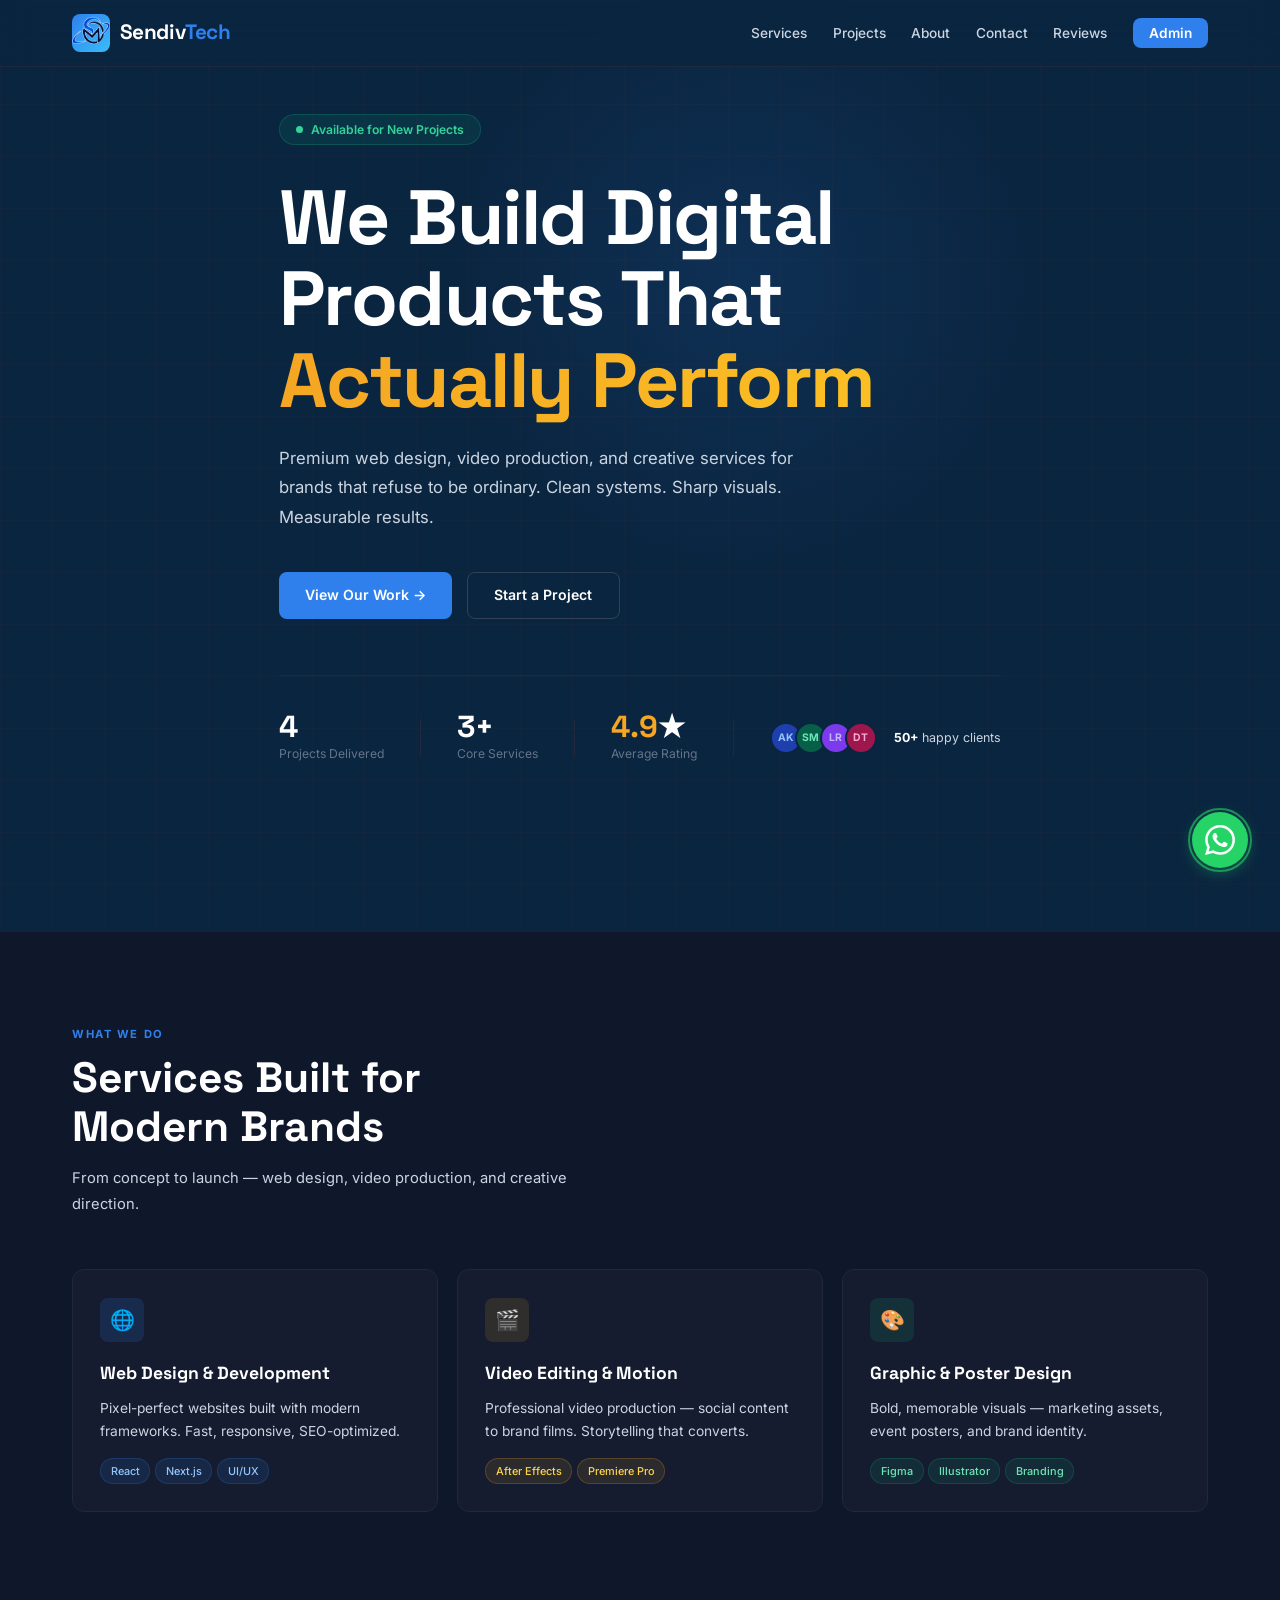
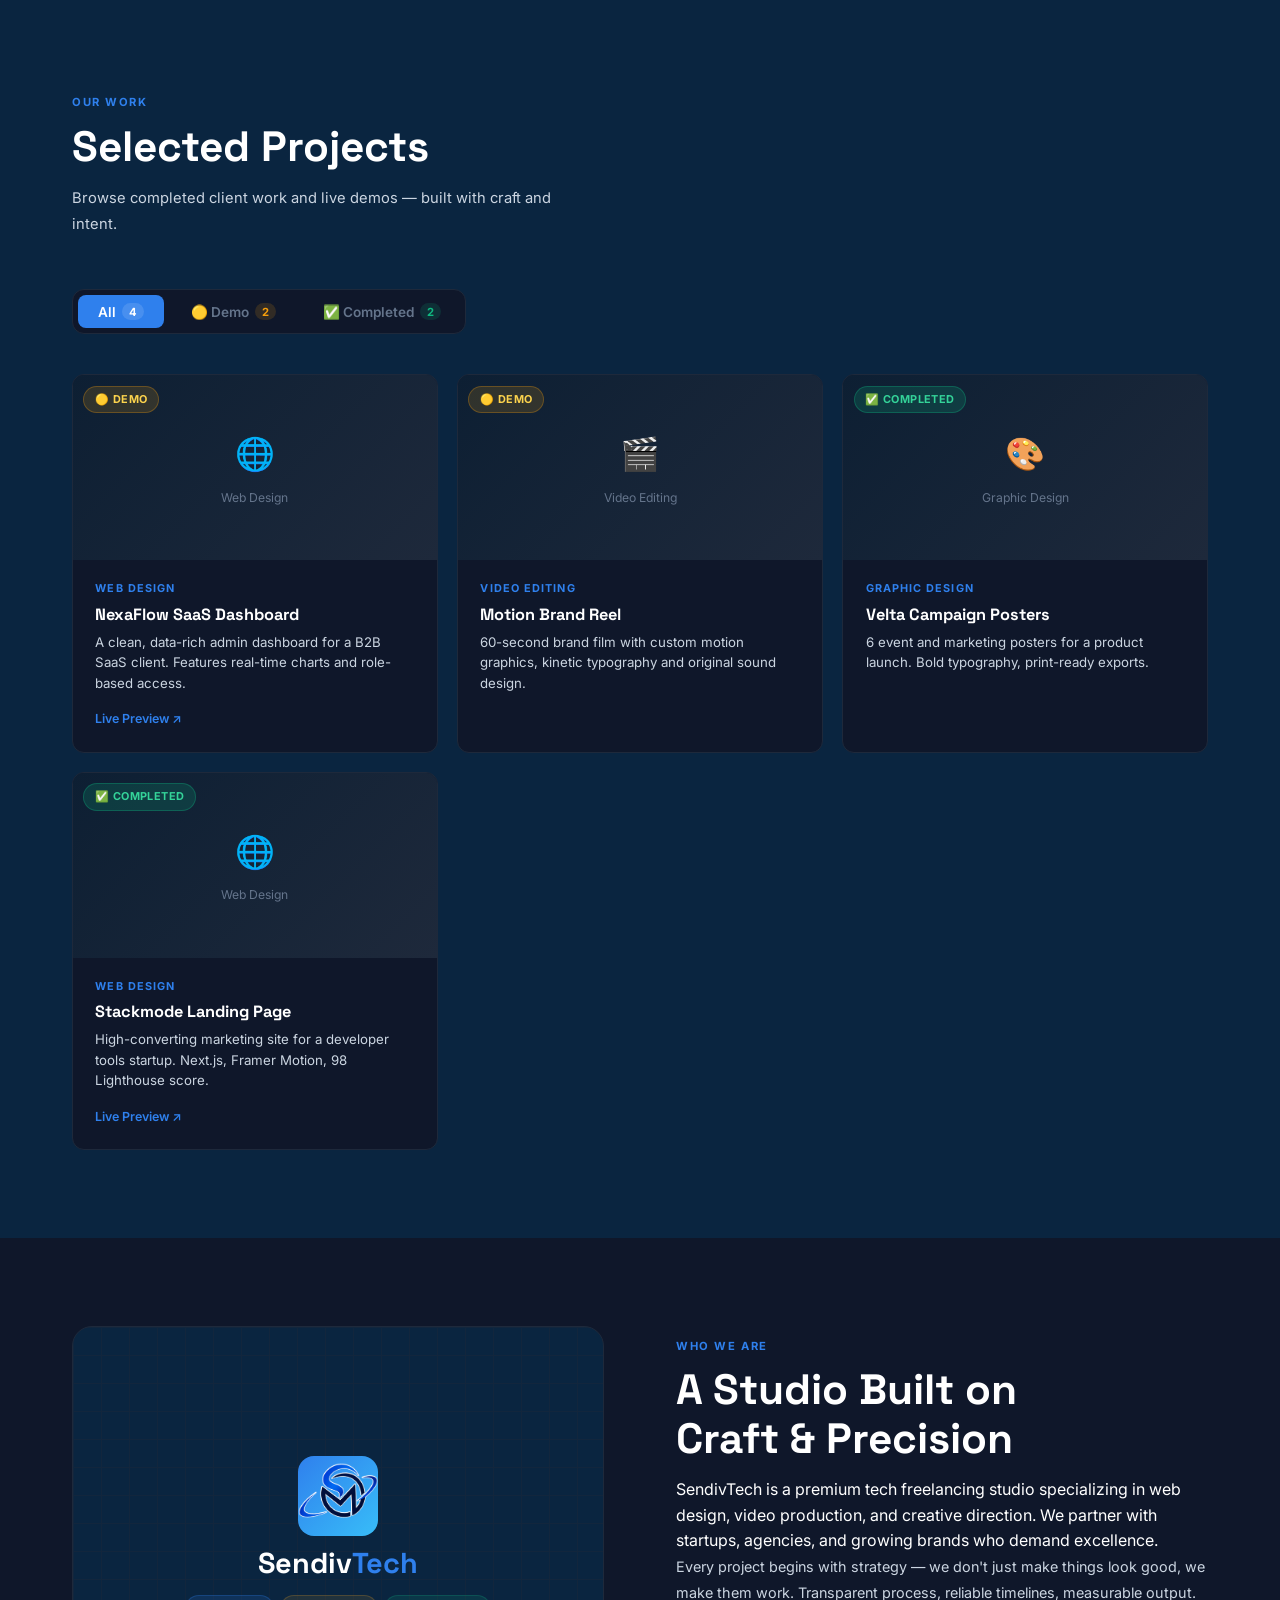
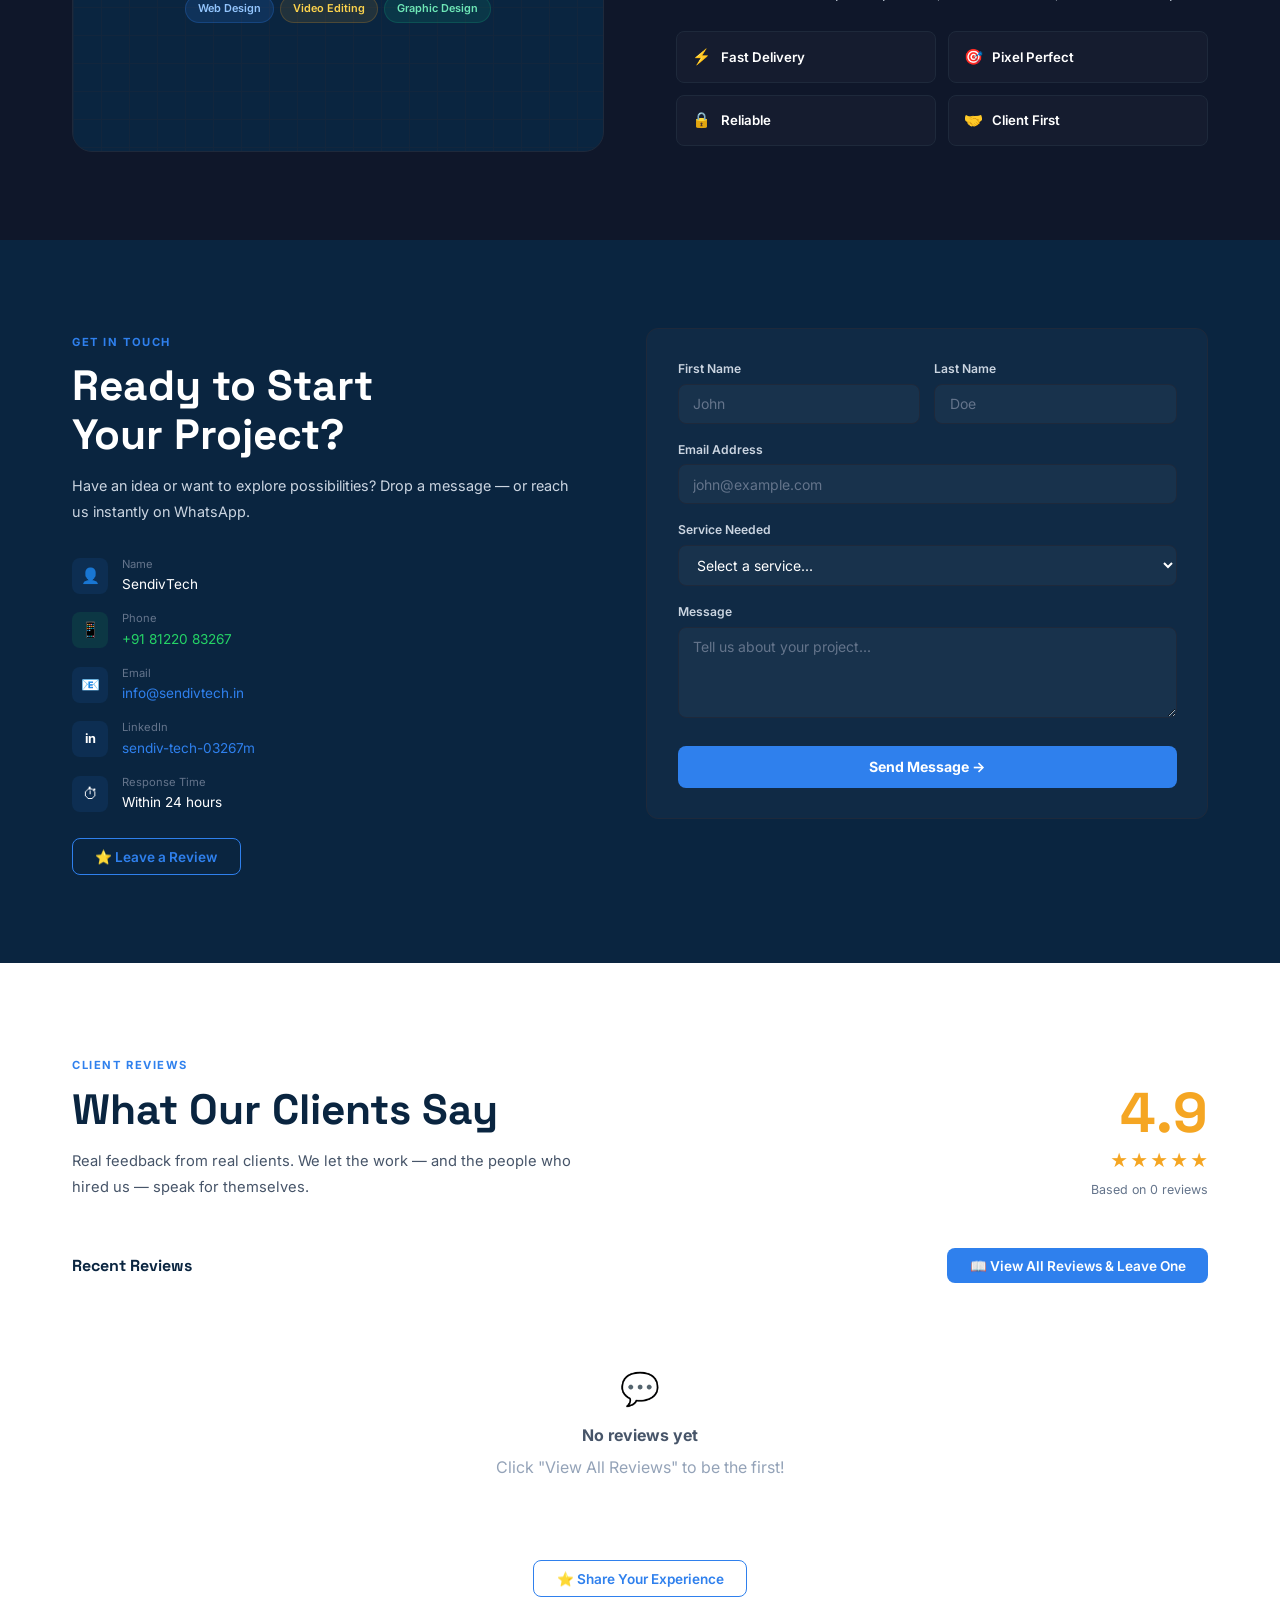
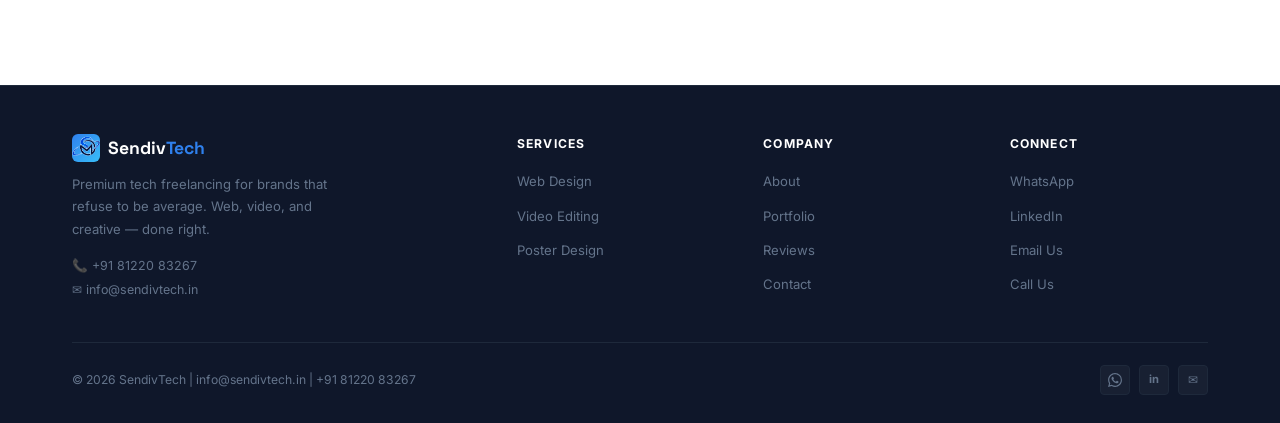
==== commit 1b9e413b: "Update index.html" ====
--- a/index.html
+++ b/index.html
@@ -315,7 +315,8 @@
         </div>
         <p class="ft-brand" style="color:var(--tm);font-size:.82rem;line-height:1.7;max-width:260px">Premium tech freelancing for brands that refuse to be average. Web, video, and creative — done right.</p>
         <div style="margin-top:.9rem;font-size:.78rem;color:var(--tm);line-height:1.9">
-          📞 +91 81220 83267<br>✉ info@sendivtech.in
+          📞 <a href="tel:+918122083267">+91 81220 83267</a><br>
+          ✉ <a href="mailto:info@sendivtech.in">info@sendivtech.in</a>
         </div>
       </div>
       <div class="ft-col"><h5>Services</h5><ul><li><a href="#services">Web Design</a></li><li><a href="#services">Video Editing</a></li><li><a href="#services">Poster Design</a></li></ul></div>
@@ -515,478 +516,3 @@
 <script src="app.js"></script>
 </body>
 </html>
-<!-- Structured Data: Professional Service -->
-<script type="application/ld+json">
-{
-  "@context": "https://schema.org",
-  "@type": "ProfessionalService",
-  "name": "SendivTech",
-  "url": "https://sendivtech.in/",
-  "logo": "https://sendivtech.in/logo.png",
-  "image": "https://sendivtech.in/logo.png",
-  "description": "Premium tech freelancing studio offering web design & development, video editing & motion graphics, and graphic design.",
-  "email": "info@sendivtech.in",
-  "telephone": "+91-81220-83267",
-  "priceRange": "$$",
-  "sameAs": [
-    "https://www.linkedin.com/in/sendiv-tech-03267m"
-  ],
-  "areaServed": "IN",
-  "aggregateRating": {
-    "@type": "AggregateRating",
-    "ratingValue": "4.9",
-    "reviewCount": "50"
-  },
-  "hasOfferCatalog": {
-    "@type": "OfferCatalog",
-    "name": "Services",
-    "itemListElement": [
-      { "@type": "Offer", "itemOffered": { "@type": "Service", "name": "Web Design & Development" } },
-      { "@type": "Offer", "itemOffered": { "@type": "Service", "name": "Video Editing & Motion Graphics" } },
-      { "@type": "Offer", "itemOffered": { "@type": "Service", "name": "Graphic & Poster Design" } }
-    ]
-  }
-}
-</script>
-
-<style>
-
-</style>
-</head>
-<body>
-
-<!-- WHATSAPP FLOATING BUTTON -->
-<div class="wa-float">
-  <div class="wa-tooltip">Chat on WhatsApp</div>
-  <a href="https://wa.me/918122083267" target="_blank" rel="noopener" class="wa-btn" title="WhatsApp: +91 81220 83267">
-    <div class="wa-pulse"></div>
-    <svg viewBox="0 0 24 24" xmlns="http://www.w3.org/2000/svg">
-      <path d="M17.472 14.382c-.297-.149-1.758-.867-2.03-.967-.273-.099-.471-.148-.67.15-.197.297-.767.966-.94 1.164-.173.199-.347.223-.644.075-.297-.15-1.255-.463-2.39-1.475-.883-.788-1.48-1.761-1.653-2.059-.173-.297-.018-.458.13-.606.134-.133.298-.347.446-.52.149-.174.198-.298.298-.497.099-.198.05-.371-.025-.52-.075-.149-.669-1.612-.916-2.207-.242-.579-.487-.5-.669-.51-.173-.008-.371-.01-.57-.01-.198 0-.52.074-.792.372-.272.297-1.04 1.016-1.04 2.479 0 1.462 1.065 2.875 1.213 3.074.149.198 2.096 3.2 5.077 4.487.709.306 1.262.489 1.694.625.712.227 1.36.195 1.871.118.571-.085 1.758-.719 2.006-1.413.248-.694.248-1.289.173-1.413-.074-.124-.272-.198-.57-.347m-5.421 7.403h-.004a9.87 9.87 0 01-5.031-1.378l-.361-.214-3.741.982.998-3.648-.235-.374a9.86 9.86 0 01-1.51-5.26c.001-5.45 4.436-9.884 9.888-9.884 2.64 0 5.122 1.03 6.988 2.898a9.825 9.825 0 012.893 6.994c-.003 5.45-4.437 9.884-9.885 9.884m8.413-18.297A11.815 11.815 0 0012.05 0C5.495 0 .16 5.335.157 11.892c0 2.096.547 4.142 1.588 5.945L.057 24l6.305-1.654a11.882 11.882 0 005.683 1.448h.005c6.554 0 11.89-5.335 11.893-11.893a11.821 11.821 0 00-3.48-8.413z"/>
-    </svg>
-  </a>
-</div>
-
-<!-- NAV -->
-<nav id="nav">
-  <div class="nav-inner">
-    <a href="#hero" class="nav-logo">
-      <div class="nav-logo-fb" id="navLogoWrap"><img src="logo.png" alt="SendivTech logo" width="40" height="40"></div>
-      <div class="nav-logo-text"><span class="s">Sendiv</span><span class="t">Tech</span></div>
-    </a>
-    <ul class="nav-links">
-      <li><a href="#services">Services</a></li>
-      <li><a href="#projects">Projects</a></li>
-      <li><a href="#about">About</a></li>
-      <li><a href="#contact">Contact</a></li>
-      <li><a href="#reviews">Reviews</a></li>
-      <li><a href="#" onclick="openAdm()" class="nav-cta">Admin</a></li>
-    </ul>
-    <button class="hamburger" onclick="toggleMob()">☰</button>
-  </div>
-</nav>
-<div class="mob-menu" id="mobMenu">
-  <ul>
-    <li><a href="#services" onclick="closeMob()">Services</a></li>
-    <li><a href="#projects" onclick="closeMob()">Projects</a></li>
-    <li><a href="#about" onclick="closeMob()">About</a></li>
-    <li><a href="#contact" onclick="closeMob()">Contact</a></li>
-    <li><a href="#reviews" onclick="closeMob()">Reviews</a></li>
-    <li><a href="#" onclick="openAdm();closeMob()">Admin</a></li>
-  </ul>
-</div>
-
-<!-- HERO -->
-<section id="hero">
-  <div class="hero-video-wrap">
-    <video id="heroBg" autoplay muted loop playsinline preload="auto">
-      <source id="heroVideoSrc" src="logovi.mp4" type="video/mp4"/>
-    </video>
-  </div>
-  <div class="hero-overlay"></div>
-  <div class="hero-grid-bg"></div>
-  <div class="hero-glow"></div>
-  <div class="hero-c">
-    <div class="fade-up">
-      <div class="hero-badge"><span class="pulse"></span>Available for New Projects</div>
-    </div>
-    <h1 class="hero-h1 fade-up d1">We Build Digital<br>Products That<br><span class="hl-gold">Actually Perform</span></h1>
-    <p class="hero-p fade-up d2">Premium web design, video production, and creative services for brands that refuse to be ordinary. Clean systems. Sharp visuals. Measurable results.</p>
-    <div class="hero-btns fade-up d3">
-      <a href="#projects" class="btn-p">View Our Work →</a>
-      <a href="#contact" class="btn-o">Start a Project</a>
-    </div>
-    <div class="hero-proof fade-up d4">
-      <div><div class="proof-num" id="hp-proj">0</div><div class="proof-label">Projects Delivered</div></div>
-      <div class="proof-div"></div>
-      <div><div class="proof-num">3+</div><div class="proof-label">Core Services</div></div>
-      <div class="proof-div"></div>
-      <div><div class="proof-num"><span class="g" id="hp-rat">4.9</span>★</div><div class="proof-label">Average Rating</div></div>
-      <div class="proof-div"></div>
-      <div style="display:flex;align-items:center;gap:.5rem">
-        <div class="av-stack">
-          <div class="av" style="background:#1E40AF;color:#93C5FD">AK</div>
-          <div class="av" style="background:#065F46;color:#6EE7B7">SM</div>
-          <div class="av" style="background:#7C3AED;color:#C4B5FD">LR</div>
-          <div class="av" style="background:#9D174D;color:#F9A8D4">DT</div>
-        </div>
-        <span class="av-label"><strong>50+</strong> happy clients</span>
-      </div>
-    </div>
-  </div>
-</section>
-
-<!-- SERVICES -->
-<section id="services">
-  <div class="container">
-    <div class="sec-head fade-up">
-      <span class="eyebrow">What We Do</span>
-      <h2 class="sec-title">Services Built for<br>Modern Brands</h2>
-      <p class="sec-sub">From concept to launch — web design, video production, and creative direction.</p>
-    </div>
-    <div class="srv-grid">
-      <div class="srv-card fade-up d1"><div class="srv-ic ic-w">🌐</div><h3 class="srv-title">Web Design & Development</h3><p class="srv-desc">Pixel-perfect websites built with modern frameworks. Fast, responsive, SEO-optimized.</p><div class="srv-tags"><span class="stag tb">React</span><span class="stag tb">Next.js</span><span class="stag tb">UI/UX</span></div></div>
-      <div class="srv-card fade-up d2"><div class="srv-ic ic-v">🎬</div><h3 class="srv-title">Video Editing & Motion</h3><p class="srv-desc">Professional video production — social content to brand films. Storytelling that converts.</p><div class="srv-tags"><span class="stag tg">After Effects</span><span class="stag tg">Premiere Pro</span></div></div>
-      <div class="srv-card fade-up d3"><div class="srv-ic ic-d">🎨</div><h3 class="srv-title">Graphic & Poster Design</h3><p class="srv-desc">Bold, memorable visuals — marketing assets, event posters, and brand identity.</p><div class="srv-tags"><span class="stag tgr">Figma</span><span class="stag tgr">Illustrator</span><span class="stag tgr">Branding</span></div></div>
-    </div>
-  </div>
-</section>
-
-<!-- PROJECTS -->
-<section id="projects">
-  <div class="container">
-    <div class="sec-head fade-up"><span class="eyebrow">Our Work</span><h2 class="sec-title">Selected Projects</h2><p class="sec-sub">Browse completed client work and live demos — built with craft and intent.</p></div>
-    <div class="proj-tabs fade-up">
-      <button class="ptab tab-all active" onclick="filterProj('all',this)">All <span class="pcnt" id="cnt-all">0</span></button>
-      <button class="ptab tab-demo" onclick="filterProj('demo',this)">🟡 Demo <span class="pcnt" id="cnt-demo">0</span></button>
-      <button class="ptab tab-done" onclick="filterProj('done',this)">✅ Completed <span class="pcnt" id="cnt-done">0</span></button>
-    </div>
-    <div class="proj-grid" id="projGrid"></div>
-  </div>
-</section>
-
-
-<!-- ABOUT -->
-<section id="about">
-  <div class="container">
-    <div class="about-grid">
-      <div class="about-visual fade-up">
-        <div class="about-card">
-          <div class="about-mesh"></div>
-          <div class="about-logo-fb" id="aboutLogoWrap"><img src="logo.png" alt="SendivTech logo"></div>
-          <div class="about-wordmark"><span class="w1">Sendiv</span><span class="w2">Tech</span></div>
-          <div class="about-chips"><span class="achip cb">Web Design</span><span class="achip ca">Video Editing</span><span class="achip cg">Graphic Design</span></div>
-        </div>
-      </div>
-      <div class="fade-up d2">
-        <span class="eyebrow">Who We Are</span>
-        <h2 class="sec-title">A Studio Built on<br>Craft & Precision</h2>
-        <p class="about-text">SendivTech is a premium tech freelancing studio specializing in web design, video production, and creative direction. We partner with startups, agencies, and growing brands who demand excellence.</p>
-        <p class="about-text" style="color:var(--ts);font-size:.9rem;line-height:1.8">Every project begins with strategy — we don't just make things look good, we make them work. Transparent process, reliable timelines, measurable output.</p>
-        <div class="about-vals">
-          <div class="val"><span class="val-ico">⚡</span><span class="val-text">Fast Delivery</span></div>
-          <div class="val"><span class="val-ico">🎯</span><span class="val-text">Pixel Perfect</span></div>
-          <div class="val"><span class="val-ico">🔒</span><span class="val-text">Reliable</span></div>
-          <div class="val"><span class="val-ico">🤝</span><span class="val-text">Client First</span></div>
-        </div>
-      </div>
-    </div>
-  </div>
-</section>
-
-<!-- CONTACT -->
-<section id="contact">
-  <div class="container">
-    <div class="contact-grid">
-      <div class="cinfo fade-up">
-        <span class="eyebrow">Get In Touch</span>
-        <h2 class="sec-title">Ready to Start<br>Your Project?</h2>
-        <p>Have an idea or want to explore possibilities? Drop a message — or reach us instantly on WhatsApp.</p>
-        <div class="cinfo-items">
-          <div class="cinfo-row"><div class="cinfo-ic">👤</div><div><div class="cinfo-lbl">Name</div><div class="cinfo-val">SendivTech</div></div></div>
-          <div class="cinfo-row">
-            <div class="cinfo-ic wa-ic">📱</div>
-            <div><div class="cinfo-lbl">Phone</div>
-              <div class="cinfo-val"><a href="tel:+918122083267" target="_blank" class="wa-link">+91 81220 83267</a></div>
-            </div>
-          </div>
-          <div class="cinfo-row"><div class="cinfo-ic">📧</div><div><div class="cinfo-lbl">Email</div><div class="cinfo-val"><a href="mailto:info@sendivtech.in">info@sendivtech.in</a></div></div></div>
-          <div class="cinfo-row"><div class="cinfo-ic" style="font-size:.8rem;font-weight:700">in</div><div><div class="cinfo-lbl">LinkedIn</div><div class="cinfo-val"><a href="https://www.linkedin.com/in/sendiv-tech-03267m" target="_blank">sendiv-tech-03267m</a></div></div></div>
-          <div class="cinfo-row"><div class="cinfo-ic">⏱</div><div><div class="cinfo-lbl">Response Time</div><div class="cinfo-val">Within 24 hours</div></div></div>
-        </div>
-        <div style="margin-top:1.5rem;display:flex;gap:.75rem;flex-wrap:wrap">
-          <button class="btn-leave-review" onclick="openReviewPage()">⭐ Leave a Review</button>
-        </div>
-      </div>
-      <div class="cform fade-up d2">
-        <div class="fg-row">
-          <div class="fg"><label>First Name</label><input id="c-fn" type="text" placeholder="John"/></div>
-          <div class="fg"><label>Last Name</label><input id="c-ln" type="text" placeholder="Doe"/></div>
-        </div>
-        <div class="fg"><label>Email Address</label><input id="c-em" type="email" placeholder="john@example.com"/></div>
-        <div class="fg"><label>Service Needed</label>
-          <select id="c-sv"><option value="">Select a service...</option><option>Web Design & Development</option><option>Video Editing & Motion</option><option>Graphic & Poster Design</option><option>Multiple Services</option><option>Consultation</option></select>
-        </div>
-        <div class="fg"><label>Message</label><textarea id="c-msg" rows="4" placeholder="Tell us about your project..."></textarea></div>
-        <button class="cform-btn" id="c-send-btn" onclick="sendContact()">Send Message →</button>
-        <div class="cform-ok" id="c-ok">✓ Sent! We'll get back to you within 24 hours.</div>
-      </div>
-    </div>
-  </div>
-</section>
-
-<!-- ═══════════════════════════════════════════
-     REVIEWS SECTION — WHITE BACKGROUND
-     Customers CAN see approved reviews here
-     + "View All Reviews" opens full review page
-═══════════════════════════════════════════ -->
-<section id="reviews" style="background:#FFFFFF">
-  <div class="container">
-    <div class="reviews-head-row fade-up">
-      <div>
-        <span class="reviews-eyebrow">Client Reviews</span>
-        <h2 class="reviews-title">What Our Clients Say</h2>
-        <p class="reviews-sub">Real feedback from real clients. We let the work — and the people who hired us — speak for themselves.</p>
-      </div>
-      <div class="rating-block fade-up d1">
-        <div class="rating-big-num" id="sec-avg-rating">4.9</div>
-        <div class="rating-stars"><span>★</span><span>★</span><span>★</span><span>★</span><span>★</span></div>
-        <div class="rating-count" id="sec-rev-count">Based on client reviews</div>
-      </div>
-    </div>
-
-    <!-- ACTION ROW: customers can see reviews AND leave one -->
-    <div class="reviews-cta-row fade-up">
-      <h3 id="rev-section-label">Recent Reviews</h3>
-      <div style="display:flex;gap:.75rem;flex-wrap:wrap">
-        <button class="btn-view-reviews" onclick="openReviewPage()">📖 View All Reviews & Leave One</button>
-      </div>
-    </div>
-
-    <!-- PREVIEW: up to 3 approved reviews shown directly on homepage -->
-    <div class="preview-strip" id="revPreviewStrip">
-      <div class="rev-grid-white" id="revPreviewGrid">
-        <div class="rev-no-public"><div style="font-size:2rem;margin-bottom:.5rem">💬</div><h3>No reviews yet</h3><p>Be the first to share your experience!</p></div>
-      </div>
-      <div class="preview-fade"></div>
-    </div>
-
-    <!-- Subtle CTA below -->
-    <div style="text-align:center;margin-top:2rem" class="fade-up">
-      <button class="btn-leave-review" onclick="openReviewPage()">⭐ Share Your Experience</button>
-    </div>
-  </div>
-</section>
-
-
-
-<!-- FOOTER -->
-<footer>
-  <div class="container">
-    <div class="ft-grid">
-      <div>
-        <div class="ft-logo-area">
-          <div class="ft-logo-fb" id="ftLogoWrap"><img src="logo.png" alt="SendivTech logo"></div>
-          <div class="ft-logo-text"><span class="s">Sendiv</span><span class="t">Tech</span></div>
-        </div>
-        <p class="ft-brand" style="color:var(--tm);font-size:.82rem;line-height:1.7;max-width:260px">Premium tech freelancing for brands that refuse to be average. Web, video, and creative — done right.</p>
-        <div style="margin-top:.9rem;font-size:.78rem;color:var(--tm);line-height:1.9">
-          📞 +91 81220 83267<br>✉ info@sendivtech.in
-        </div>
-      </div>
-      <div class="ft-col"><h5>Services</h5><ul><li><a href="#services">Web Design</a></li><li><a href="#services">Video Editing</a></li><li><a href="#services">Poster Design</a></li></ul></div>
-      <div class="ft-col"><h5>Company</h5><ul><li><a href="#about">About</a></li><li><a href="#projects">Portfolio</a></li><li><a href="#reviews">Reviews</a></li><li><a href="#contact">Contact</a></li></ul></div>
-      <div class="ft-col"><h5>Connect</h5><ul>
-        <li><a href="https://wa.me/918122083267" target="_blank">WhatsApp</a></li>
-        <li><a href="https://www.linkedin.com/in/sendiv-tech-03267m" target="_blank">LinkedIn</a></li>
-        <li><a href="mailto:info@sendivtech.in">Email Us</a></li>
-        <li><a href="tel:+918122083267">Call Us</a></li>
-      </ul></div>
-    </div>
-    <div class="ft-bottom">
-      <p class="ft-copy">© 2026
-         SendivTech | info@sendivtech.in | +91 81220 83267</p>
-      <div class="ft-socials">
-        <a class="ft-soc wa-soc" href="https://wa.me/918122083267" target="_blank" title="WhatsApp">
-          <svg width="14" height="14" viewBox="0 0 24 24" fill="currentColor"><path d="M17.472 14.382c-.297-.149-1.758-.867-2.03-.967-.273-.099-.471-.148-.67.15-.197.297-.767.966-.94 1.164-.173.199-.347.223-.644.075-.297-.15-1.255-.463-2.39-1.475-.883-.788-1.48-1.761-1.653-2.059-.173-.297-.018-.458.13-.606.134-.133.298-.347.446-.52.149-.174.198-.298.298-.497.099-.198.05-.371-.025-.52-.075-.149-.669-1.612-.916-2.207-.242-.579-.487-.5-.669-.51-.173-.008-.371-.01-.57-.01-.198 0-.52.074-.792.372-.272.297-1.04 1.016-1.04 2.479 0 1.462 1.065 2.875 1.213 3.074.149.198 2.096 3.2 5.077 4.487.709.306 1.262.489 1.694.625.712.227 1.36.195 1.871.118.571-.085 1.758-.719 2.006-1.413.248-.694.248-1.289.173-1.413-.074-.124-.272-.198-.57-.347m-5.421 7.403h-.004a9.87 9.87 0 01-5.031-1.378l-.361-.214-3.741.982.998-3.648-.235-.374a9.86 9.86 0 01-1.51-5.26c.001-5.45 4.436-9.884 9.888-9.884 2.64 0 5.122 1.03 6.988 2.898a9.825 9.825 0 012.893 6.994c-.003 5.45-4.437 9.884-9.885 9.884m8.413-18.297A11.815 11.815 0 0012.05 0C5.495 0 .16 5.335.157 11.892c0 2.096.547 4.142 1.588 5.945L.057 24l6.305-1.654a11.882 11.882 0 005.683 1.448h.005c6.554 0 11.89-5.335 11.893-11.893a11.821 11.821 0 00-3.48-8.413z"/></svg>
-        </a>
-        <a class="ft-soc" href="https://www.linkedin.com/in/sendiv-tech-03267m" target="_blank" title="LinkedIn" style="font-size:.7rem;font-weight:700">in</a>
-        <a class="ft-soc" href="mailto:info@sendivtech.in" title="Email">✉</a>
-      </div>
-    </div>
-  </div>
-</footer>
-
-<!-- ═══════════════════════════════════════════
-     REVIEWS FULL PAGE (CUSTOMER-FACING)
-═══════════════════════════════════════════ -->
-<div id="review-page">
-  <div class="rp-nav">
-    <div class="rp-logo">
-      <div class="rp-logo-fb" id="rpLogoWrap"><img src="logo.png" alt="SendivTech logo"></div>
-      <div class="rp-logo-text">Sendiv<span>Tech</span></div>
-    </div>
-    <button class="btn-back" onclick="closeReviewPage()">← Back to Website</button>
-  </div>
-  <div class="rp-body">
-    <div class="rp-header-block fade-up">
-      <span class="reviews-eyebrow">Honest Feedback</span>
-      <h1>Client Reviews</h1>
-      <p>Read experiences from our clients and share yours.</p>
-      <div class="rp-rating-row">
-        <div class="rp-big-rating" id="rp-avg">4.9</div>
-        <div style="margin-left:.5rem">
-          <div class="rp-stars-big"><span>★</span><span>★</span><span>★</span><span>★</span><span>★</span></div>
-          <div class="rp-cnt-txt" id="rp-cnt">Based on client reviews</div>
-        </div>
-      </div>
-    </div>
-
-    <!-- ALL APPROVED REVIEWS (customer can see these) -->
-    <div style="margin-bottom:2.5rem">
-      <div class="rp-section-title">📋 All Published Reviews</div>
-      <div class="rp-all-grid" id="rpAllReviews">
-        <div class="rp-empty"><div style="font-size:2rem;margin-bottom:.5rem">💬</div><h3>No reviews yet</h3><p>Be the first to share your experience below!</p></div>
-      </div>
-    </div>
-
-    <!-- SUBMIT FORM -->
-    <div class="rp-form-card fade-up">
-      <div class="rp-form-title">✍️ Share Your Experience</div>
-      <div class="rp-form-grid">
-        <div class="rfg"><label>Your Name *</label><input id="rv-name" type="text" placeholder="e.g. Alex Kumar"/></div>
-        <div class="rfg"><label>Your Role / Company</label><input id="rv-role" type="text" placeholder="e.g. CEO, TechCorp"/></div>
-      </div>
-      <div class="rp-form-grid">
-        <div class="rfg">
-          <label>Service Used *</label>
-          <select id="rv-svc">
-            <option value="">Select service...</option>
-            <option>Web Design & Development</option>
-            <option>Video Editing & Motion</option>
-            <option>Graphic & Poster Design</option>
-            <option>Multiple Services</option>
-            <option>Branding</option>
-            <option>Consultation</option>
-          </select>
-        </div>
-        <div class="rfg">
-          <label>Your Rating *</label>
-          <div class="star-picker" id="starPicker">
-            <span class="sp-star" onclick="setRating(1)">★</span>
-            <span class="sp-star" onclick="setRating(2)">★</span>
-            <span class="sp-star" onclick="setRating(3)">★</span>
-            <span class="sp-star" onclick="setRating(4)">★</span>
-            <span class="sp-star" onclick="setRating(5)">★</span>
-          </div>
-        </div>
-      </div>
-      <div class="rfg" style="margin-bottom:1rem">
-        <label>Your Review *</label>
-        <textarea id="rv-text" rows="4" placeholder="Share your experience working with SendivTech..."></textarea>
-      </div>
-      <button class="rev-submit-btn" onclick="submitReview()">Submit Review →</button>
-      <div class="rp-ok" id="rv-ok">✓ Thank you! Your review is pending approval and will appear here soon.</div>
-    </div>
-
-    <!-- WhatsApp CTA at bottom of review page -->
-    <div style="text-align:center;padding:2rem 0 1rem">
-      <p style="color:#475569;font-size:.875rem;margin-bottom:1rem">Have questions before hiring? Chat with us directly.</p>
-      <a href="https://wa.me/918122083267" target="_blank" class="btn-wa-outline" style="display:inline-flex">
-        <svg viewBox="0 0 24 24" style="width:17px;height:17px;fill:#25D366"><path d="M17.472 14.382c-.297-.149-1.758-.867-2.03-.967-.273-.099-.471-.148-.67.15-.197.297-.767.966-.94 1.164-.173.199-.347.223-.644.075-.297-.15-1.255-.463-2.39-1.475-.883-.788-1.48-1.761-1.653-2.059-.173-.297-.018-.458.13-.606.134-.133.298-.347.446-.52.149-.174.198-.298.298-.497.099-.198.05-.371-.025-.52-.075-.149-.669-1.612-.916-2.207-.242-.579-.487-.5-.669-.51-.173-.008-.371-.01-.57-.01-.198 0-.52.074-.792.372-.272.297-1.04 1.016-1.04 2.479 0 1.462 1.065 2.875 1.213 3.074.149.198 2.096 3.2 5.077 4.487.709.306 1.262.489 1.694.625.712.227 1.36.195 1.871.118.571-.085 1.758-.719 2.006-1.413.248-.694.248-1.289.173-1.413-.074-.124-.272-.198-.57-.347m-5.421 7.403h-.004a9.87 9.87 0 01-5.031-1.378l-.361-.214-3.741.982.998-3.648-.235-.374a9.86 9.86 0 01-1.51-5.26c.001-5.45 4.436-9.884 9.888-9.884 2.64 0 5.122 1.03 6.988 2.898a9.825 9.825 0 012.893 6.994c-.003 5.45-4.437 9.884-9.885 9.884m8.413-18.297A11.815 11.815 0 0012.05 0C5.495 0 .16 5.335.157 11.892c0 2.096.547 4.142 1.588 5.945L.057 24l6.305-1.654a11.882 11.882 0 005.683 1.448h.005c6.554 0 11.89-5.335 11.893-11.893a11.821 11.821 0 00-3.48-8.413z"/></svg>
-        +91 81220 83267 — Chat Now
-      </a>
-    </div>
-  </div>
-</div>
-
-<!-- ADMIN OVERLAY -->
-<div id="adm">
-  <div class="adm-login" id="adm-login">
-    <div class="adm-lcard">
-      <div class="adm-logo"><div class="adm-logo-fb" id="admLogoWrap"><img src="logo.png" alt="SendivTech logo"></div><div class="adm-logo-text">Sendiv<span>Tech</span></div></div>
-      <div class="adm-err" id="adm-err">Incorrect credentials. Please try again.</div>
-      <div class="fg"><label style="color:var(--ts)">Username</label><input id="adm-u" type="text" placeholder="admin only" autocomplete="username"/></div>
-      <div class="fg"><label style="color:var(--ts)">Password</label><input id="adm-p" type="password" placeholder="••••••••" autocomplete="current-password" onkeydown="if(event.key==='Enter')doLogin()"/></div>
-      <button class="btn-p" style="width:100%;justify-content:center;margin-top:.25rem" onclick="doLogin()">Sign In →</button>
-      <button class="btn-sm btn-sec" style="width:100%;justify-content:center;margin-top:.55rem;padding:.62rem" onclick="closeAdm()">← Back to Site</button>
-      <p class="adm-hint">Sorry, only admin can access the dashboard.</p>
-    </div>
-  </div>
-  <div id="adm-dash" style="display:none">
-    <div class="adm-nav">
-      <div class="adm-nav-l"><div class="adm-nav-logo-fb" id="admNavLogo"><img src="logo.png" alt="SendivTech logo"></div> SendivTech Admin</div>
-      <div class="adm-nav-r">
-        <button class="btn-sm btn-sec" onclick="closeAdm()">← View Site</button>
-        <button class="btn-sm btn-logout" onclick="doLogout()">Sign Out</button>
-      </div>
-    </div>
-    <div class="adm-body">
-      <div class="adm-stats">
-        <div class="adm-stat"><div class="adm-stat-n" id="as-all">0</div><div class="adm-stat-l">Total Projects</div></div>
-        <div class="adm-stat"><div class="adm-stat-n" id="as-demo" style="color:var(--amber)">0</div><div class="adm-stat-l">Demo</div></div>
-        <div class="adm-stat"><div class="adm-stat-n" id="as-done" style="color:var(--green)">0</div><div class="adm-stat-l">Completed</div></div>
-        <div class="adm-stat"><div class="adm-stat-n" id="as-rev-pend" style="color:var(--amber)">0</div><div class="adm-stat-l">Pending Reviews</div></div>
-        <div class="adm-stat"><div class="adm-stat-n" id="as-rev-app" style="color:var(--green)">0</div><div class="adm-stat-l">Published</div></div>
-      </div>
-      <div class="adm-tabs-bar">
-        <button class="adm-tab active" onclick="switchAdmTab('projects',this)">Projects</button>
-        <button class="adm-tab" onclick="switchAdmTab('reviews',this)">Reviews</button>
-        <button class="adm-tab" onclick="switchAdmTab('media',this)">Video</button>
-        <button class="adm-tab" onclick="switchAdmTab('logo',this)">Logo</button>
-      </div>
-      <div id="tab-projects">
-        <div class="adm-sec-h">Projects <button class="btn-sm btn-add-p" onclick="openAddModal()">+ Add Project</button></div>
-        <table class="ptable"><thead><tr><th>Thumb</th><th>Title</th><th>Category</th><th>Type</th><th>Link</th><th>Actions</th></tr></thead><tbody id="adm-tbody"></tbody></table>
-        <div class="adm-empty" id="adm-proj-empty">No projects yet.</div>
-      </div>
-      <div id="tab-reviews" style="display:none">
-        <div class="adm-sec-h">Customer Reviews <span style="font-size:.8rem;font-weight:400;color:var(--tm)">(Approve to make visible to customers)</span></div>
-        <table class="ptable"><thead><tr><th>Name</th><th>Stars</th><th>Service</th><th>Review</th><th>Status</th><th>Actions</th></tr></thead><tbody id="adm-rev-tbody"></tbody></table>
-        <div class="adm-empty" id="adm-rev-empty">No reviews submitted yet.</div>
-      </div>
-      <div id="tab-media" style="display:none">
-        <div class="adm-sec-h">Hero Background Video</div>
-        <div class="video-upload-area" onclick="document.getElementById('heroVidFile').click()">
-          <div style="font-size:2rem">🎬</div>
-          <p>Click to upload hero video (MP4 — max 50MB). Plays muted & looped.</p>
-          <input type="file" id="heroVidFile" accept="video/mp4,video/webm" style="display:none" onchange="uploadHeroVideo(this)"/>
-        </div>
-        <div id="videoStatus" style="font-size:.82rem;color:var(--green);display:none">✓ Video loaded</div>
-      </div>
-      <div id="tab-logo" style="display:none">
-        <div class="adm-sec-h">Brand Logo</div>
-        <div class="video-upload-area" onclick="document.getElementById('logoFile').click()">
-          <div style="font-size:2rem">🖼</div>
-          <p>Upload logo.png — appears in navbar, footer, about section & admin panel</p>
-          <input type="file" id="logoFile" accept="image/*" style="display:none" onchange="uploadLogo(this)"/>
-        </div>
-        <div id="logoPreviewArea" style="display:none;margin-top:1rem;text-align:center">
-          <img id="logoPreviewImg" src="" style="max-height:80px;max-width:200px;border-radius:10px;border:1px solid var(--border);padding:.5rem;background:var(--navy)"/>
-        </div>
-      </div>
-    </div>
-  </div>
-</div>
-
-<!-- PROJECT MODAL -->
-<div class="mbg" id="pModal">
-  <div class="mc">
-    <div class="mc-h"><h3 class="mc-title" id="pModal-title">Add Project</h3><button class="mc-x" onclick="closeModal()">✕</button></div>
-    <div class="mc-b">
-      <input type="hidden" id="m-id"/>
-      <div class="fg"><label>Project Title *</label><input id="m-title" type="text" placeholder="e.g. SaaS Landing Page"/></div>
-      <div class="fg"><label>Category *</label><select id="m-cat"><option value="">Select...</option><option>Web Design</option><option>Video Editing</option><option>Graphic Design</option><option>Branding</option><option>UI/UX</option><option>Other</option></select></div>
-      <div class="fg"><label>Project Type *</label><div class="type-pills"><button type="button" class="tpill" id="pill-demo" onclick="setType('demo')">🟡 Demo</button><button type="button" class="tpill" id="pill-done" onclick="setType('done')">✅ Completed</button></div></div>
-      <div class="fg"><label>Description *</label><textarea id="m-desc" rows="3" placeholder="Brief project overview..."></textarea></div>
-      <div class="fg"><label>Thumbnail Image</label><div class="img-drop" id="img-drop" onclick="document.getElementById('img-file').click()"><div id="img-ph"><div style="font-size:1.4rem">🖼</div><div>Click to upload</div></div></div><input type="file" id="img-file" accept="image/*" style="display:none" onchange="previewImg(this)"/></div>
-      <div class="fg"><label>Live URL (optional)</label><input id="m-link" type="url" placeholder="https://example.com"/></div>
-    </div>
-    <div class="mc-foot"><button class="btn-sm btn-sec" onclick="closeModal()">Cancel</button><button class="btn-sm btn-add-p" onclick="saveProject()">Save</button></div>
-  </div>
-</div>
-
-<div class="toast" id="toast"></div>
-
-<script src="app.js"></script>
-</body>
-</html>
--- a/style.css
+++ b/style.css
@@ -369,4 +369,16 @@
   .proj-tabs{width:100%}
   .reviews-head-row{flex-direction:column;align-items:flex-start}
   .rating-block{align-items:flex-start}
-}+}
+/* Loading skeleton for project cards (shown before first data paint) */
+.proj-skel {
+  height: 280px;
+  border-radius: 16px;
+  background: linear-gradient(90deg, rgba(255,255,255,.04) 25%, rgba(255,255,255,.09) 37%, rgba(255,255,255,.04) 63%);
+  background-size: 400% 100%;
+  animation: skel-shimmer 1.4s ease infinite;
+}
+@keyframes skel-shimmer {
+  0% { background-position: 100% 50%; }
+  100% { background-position: 0 50%; }
+}
